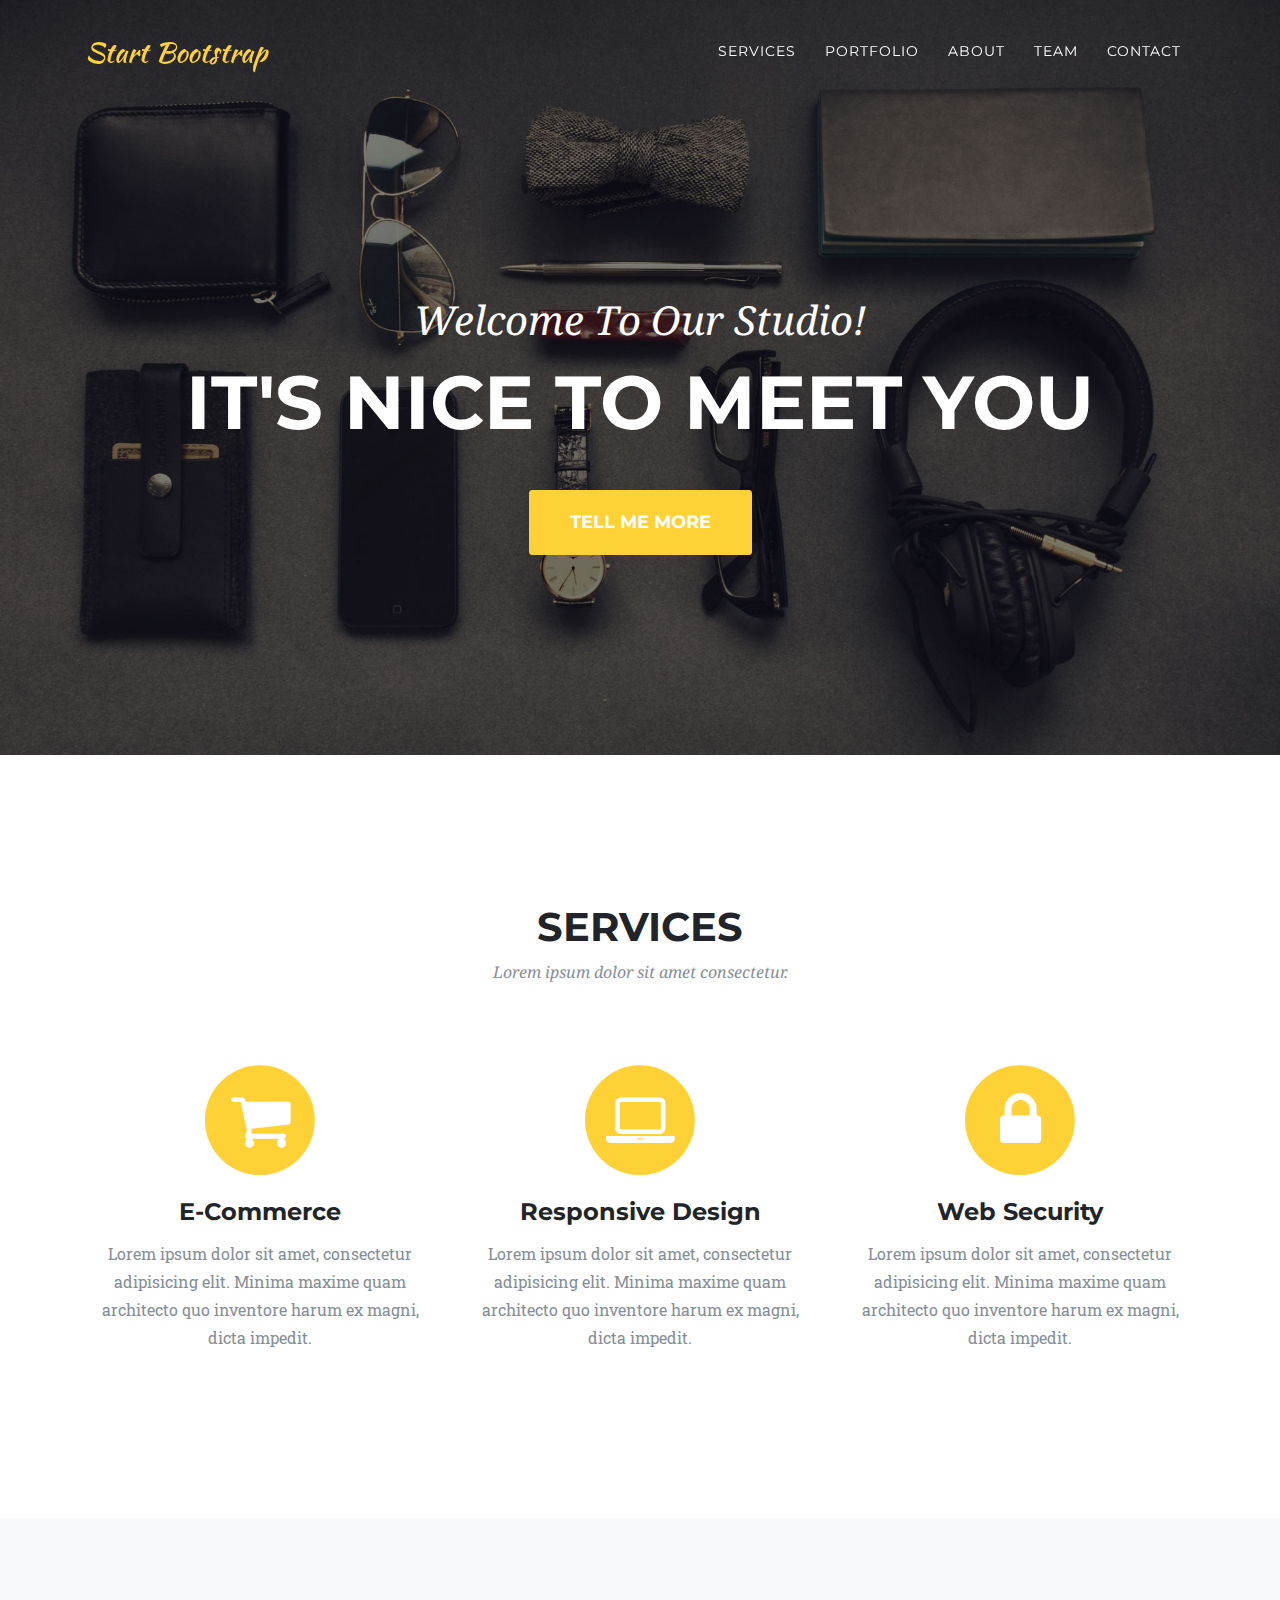
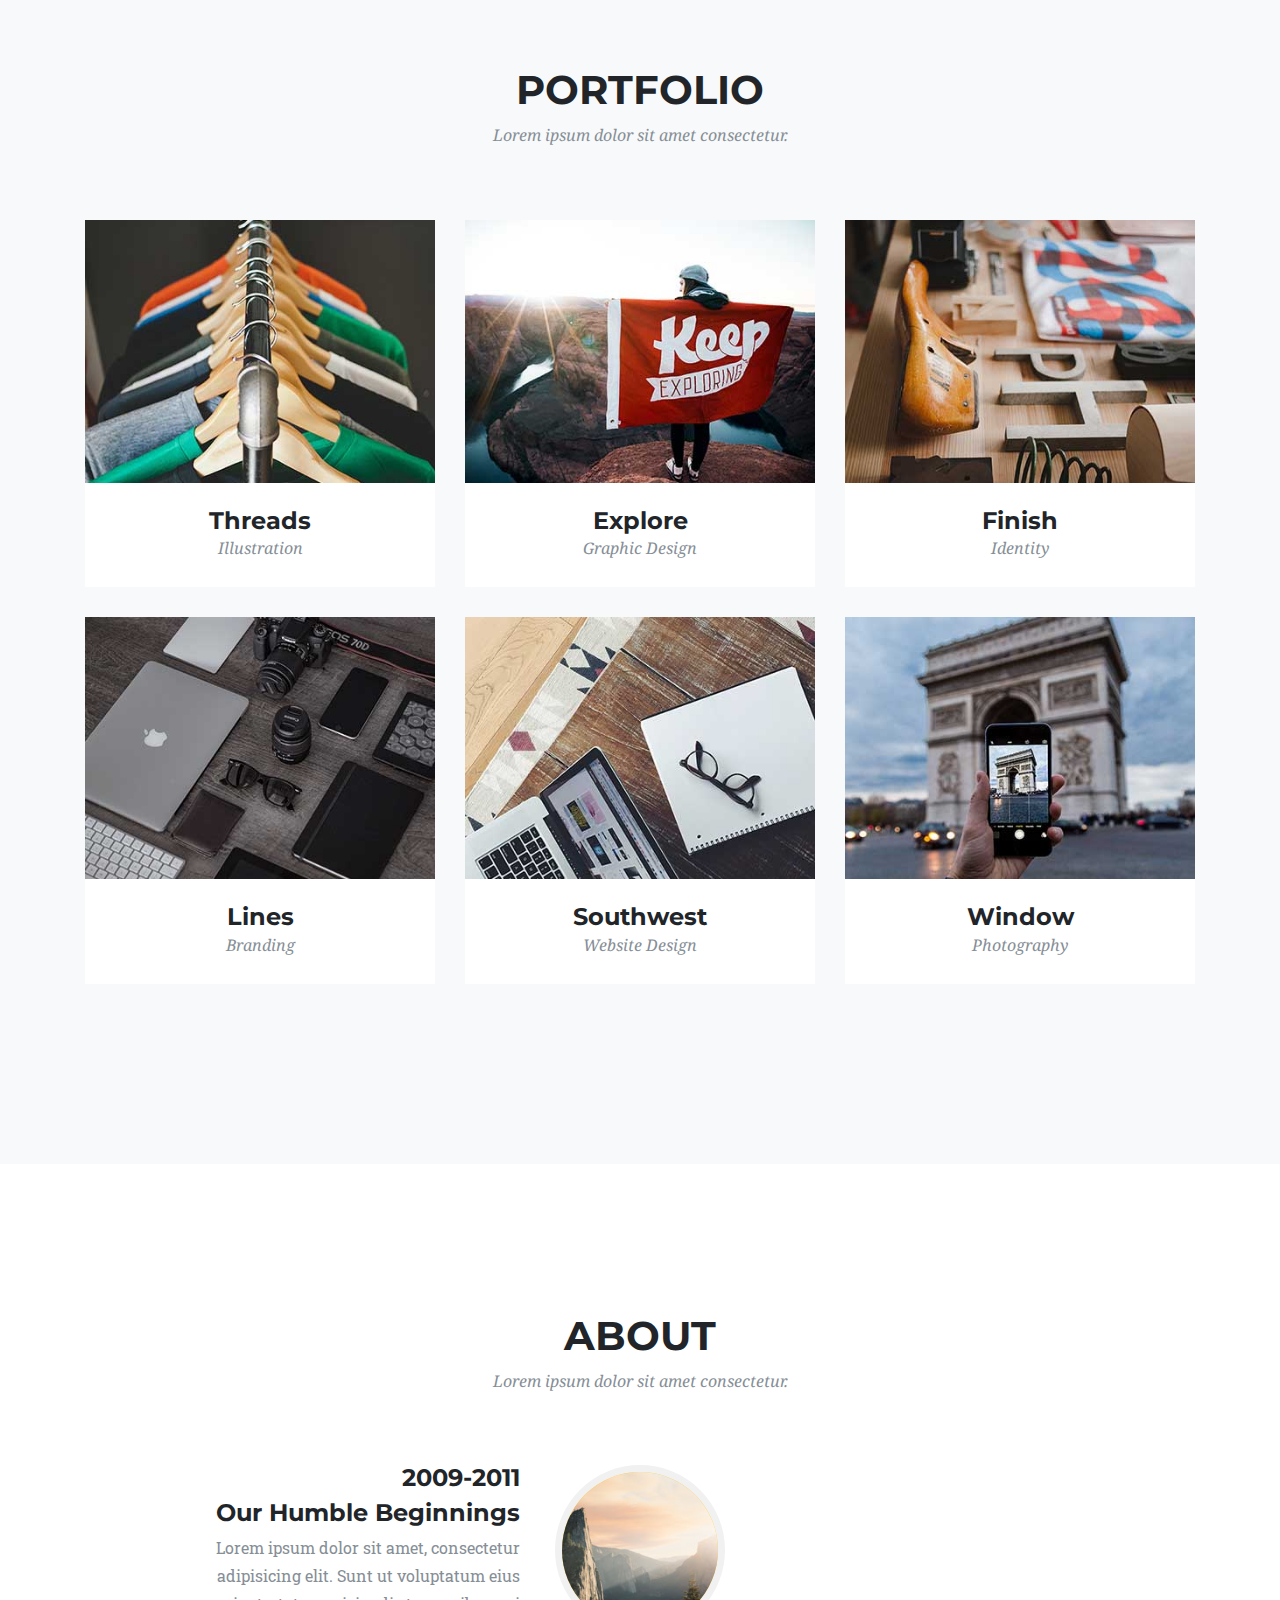
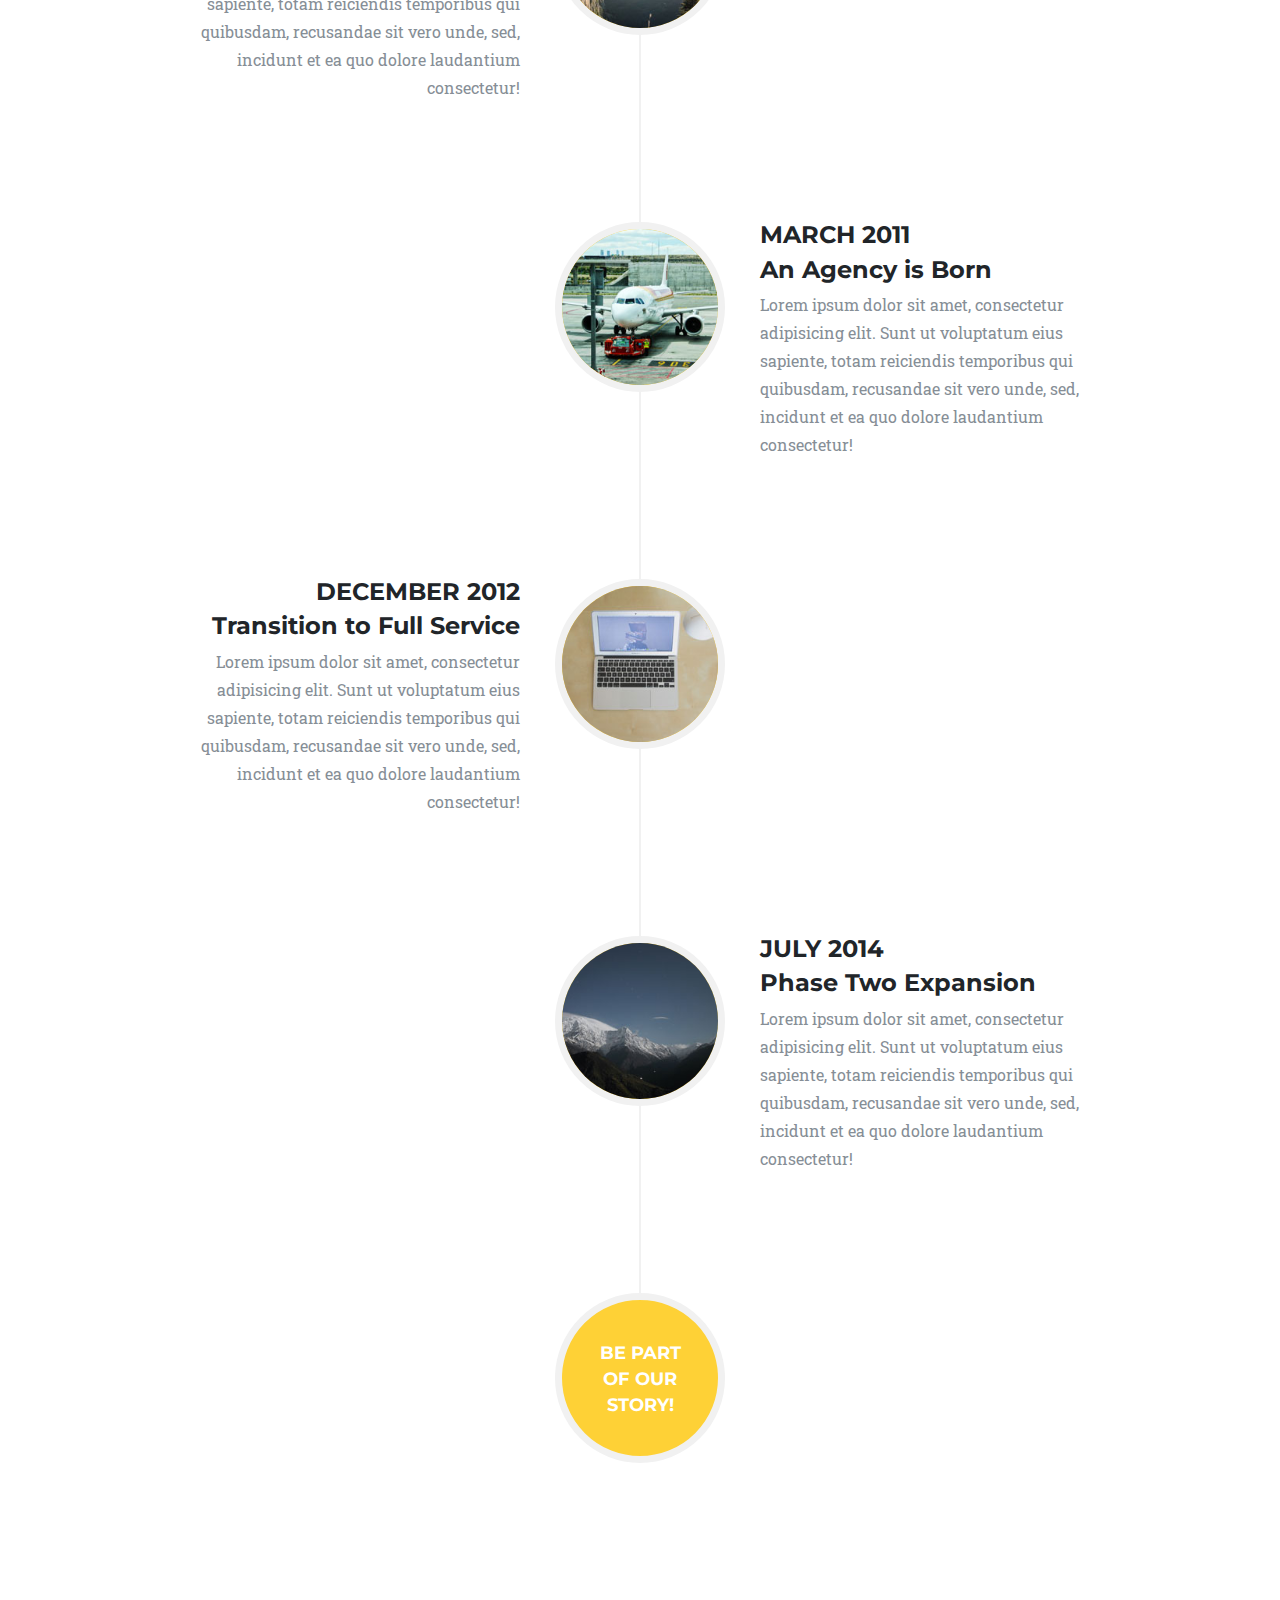
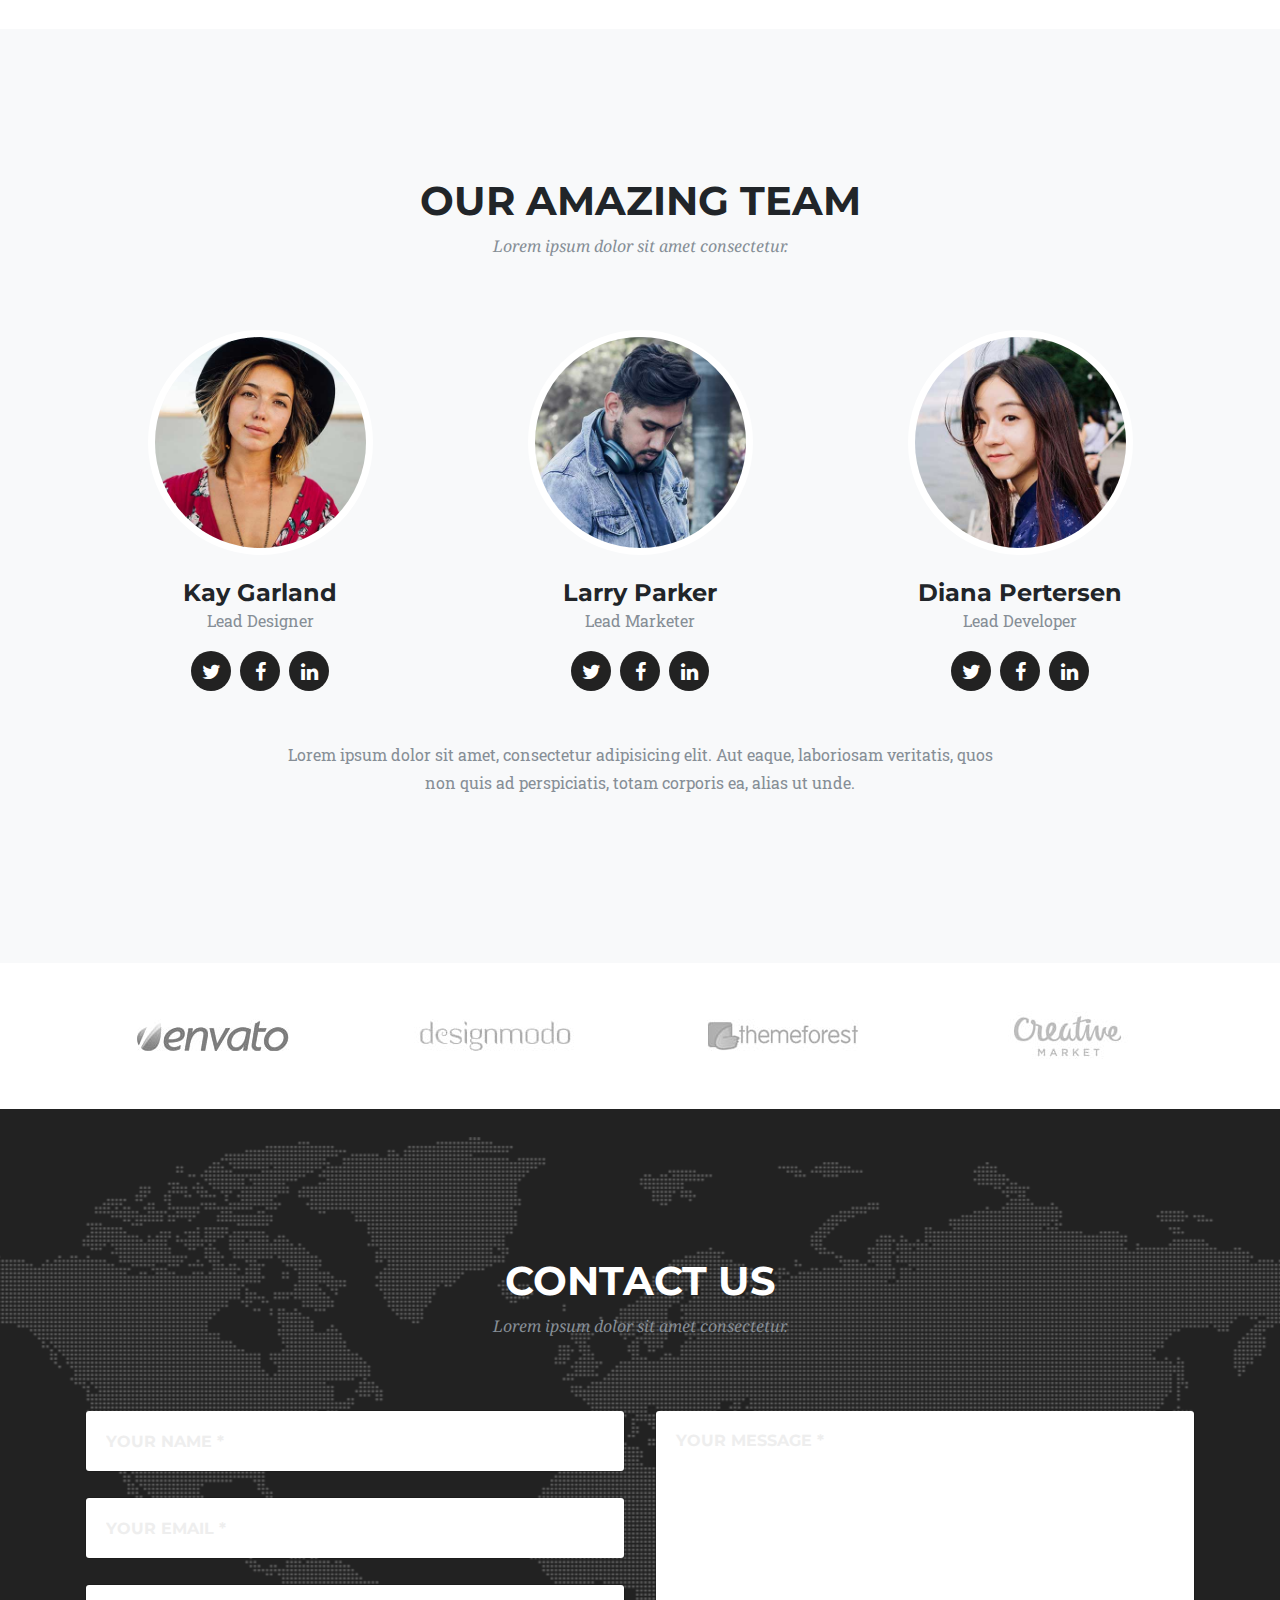
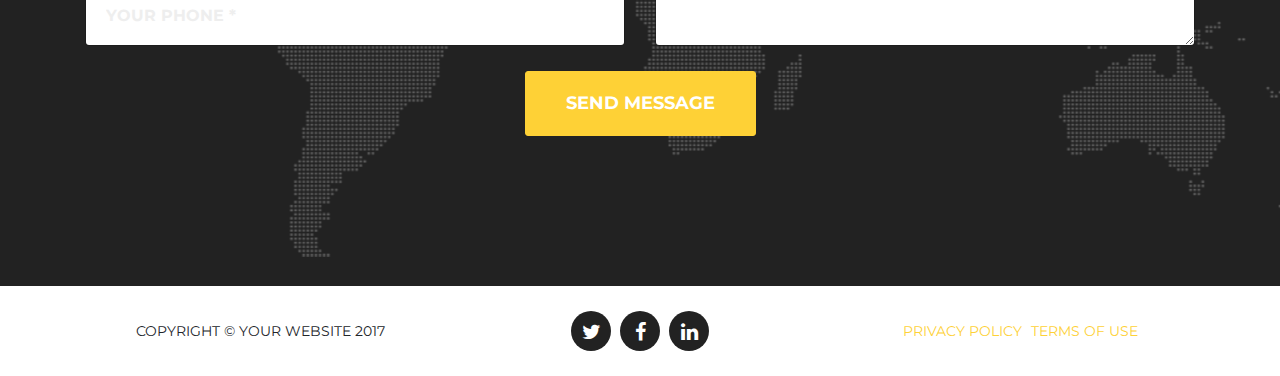
==== startbootstrap-agency-gh-pages/index.html @ 01138970 "first commit" ====
<!DOCTYPE html>
<html lang="en">

  <head>

    <meta charset="utf-8">
    <meta name="viewport" content="width=device-width, initial-scale=1, shrink-to-fit=no">
    <meta name="description" content="">
    <meta name="author" content="">

    <title>Agency - Start Bootstrap Theme</title>

    <!-- Bootstrap core CSS -->
    <link href="vendor/bootstrap/css/bootstrap.min.css" rel="stylesheet">

    <!-- Custom fonts for this template -->
    <link href="vendor/font-awesome/css/font-awesome.min.css" rel="stylesheet" type="text/css">
    <link href="https://fonts.googleapis.com/css?family=Montserrat:400,700" rel="stylesheet" type="text/css">
    <link href='https://fonts.googleapis.com/css?family=Kaushan+Script' rel='stylesheet' type='text/css'>
    <link href='https://fonts.googleapis.com/css?family=Droid+Serif:400,700,400italic,700italic' rel='stylesheet' type='text/css'>
    <link href='https://fonts.googleapis.com/css?family=Roboto+Slab:400,100,300,700' rel='stylesheet' type='text/css'>

    <!-- Custom styles for this template -->
    <link href="css/agency.min.css" rel="stylesheet">

  </head>

  <body id="page-top">

    <!-- Navigation -->
    <nav class="navbar navbar-expand-lg navbar-dark fixed-top" id="mainNav">
      <div class="container">
        <a class="navbar-brand js-scroll-trigger" href="#page-top">Start Bootstrap</a>
        <button class="navbar-toggler navbar-toggler-right" type="button" data-toggle="collapse" data-target="#navbarResponsive" aria-controls="navbarResponsive" aria-expanded="false" aria-label="Toggle navigation">
          Menu
          <i class="fa fa-bars"></i>
        </button>
        <div class="collapse navbar-collapse" id="navbarResponsive">
          <ul class="navbar-nav ml-auto">
            <li class="nav-item">
              <a class="nav-link js-scroll-trigger" href="#services">Services</a>
            </li>
            <li class="nav-item">
              <a class="nav-link js-scroll-trigger" href="#portfolio">Portfolio</a>
            </li>
            <li class="nav-item">
              <a class="nav-link js-scroll-trigger" href="#about">About</a>
            </li>
            <li class="nav-item">
              <a class="nav-link js-scroll-trigger" href="#team">Team</a>
            </li>
            <li class="nav-item">
              <a class="nav-link js-scroll-trigger" href="#contact">Contact</a>
            </li>
          </ul>
        </div>
      </div>
    </nav>

    <!-- Header -->
    <header class="masthead">
      <div class="container">
        <div class="intro-text">
          <div class="intro-lead-in">Welcome To Our Studio!</div>
          <div class="intro-heading">It's Nice To Meet You</div>
          <a class="btn btn-xl js-scroll-trigger" href="#services">Tell Me More</a>
        </div>
      </div>
    </header>

    <!-- Services -->
    <section id="services">
      <div class="container">
        <div class="row">
          <div class="col-lg-12 text-center">
            <h2 class="section-heading">Services</h2>
            <h3 class="section-subheading text-muted">Lorem ipsum dolor sit amet consectetur.</h3>
          </div>
        </div>
        <div class="row text-center">
          <div class="col-md-4">
            <span class="fa-stack fa-4x">
              <i class="fa fa-circle fa-stack-2x text-primary"></i>
              <i class="fa fa-shopping-cart fa-stack-1x fa-inverse"></i>
            </span>
            <h4 class="service-heading">E-Commerce</h4>
            <p class="text-muted">Lorem ipsum dolor sit amet, consectetur adipisicing elit. Minima maxime quam architecto quo inventore harum ex magni, dicta impedit.</p>
          </div>
          <div class="col-md-4">
            <span class="fa-stack fa-4x">
              <i class="fa fa-circle fa-stack-2x text-primary"></i>
              <i class="fa fa-laptop fa-stack-1x fa-inverse"></i>
            </span>
            <h4 class="service-heading">Responsive Design</h4>
            <p class="text-muted">Lorem ipsum dolor sit amet, consectetur adipisicing elit. Minima maxime quam architecto quo inventore harum ex magni, dicta impedit.</p>
          </div>
          <div class="col-md-4">
            <span class="fa-stack fa-4x">
              <i class="fa fa-circle fa-stack-2x text-primary"></i>
              <i class="fa fa-lock fa-stack-1x fa-inverse"></i>
            </span>
            <h4 class="service-heading">Web Security</h4>
            <p class="text-muted">Lorem ipsum dolor sit amet, consectetur adipisicing elit. Minima maxime quam architecto quo inventore harum ex magni, dicta impedit.</p>
          </div>
        </div>
      </div>
    </section>

    <!-- Portfolio Grid -->
    <section class="bg-light" id="portfolio">
      <div class="container">
        <div class="row">
          <div class="col-lg-12 text-center">
            <h2 class="section-heading">Portfolio</h2>
            <h3 class="section-subheading text-muted">Lorem ipsum dolor sit amet consectetur.</h3>
          </div>
        </div>
        <div class="row">
          <div class="col-md-4 col-sm-6 portfolio-item">
            <a class="portfolio-link" data-toggle="modal" href="#portfolioModal1">
              <div class="portfolio-hover">
                <div class="portfolio-hover-content">
                  <i class="fa fa-plus fa-3x"></i>
                </div>
              </div>
              <img class="img-fluid" src="img/portfolio/01-thumbnail.jpg" alt="">
            </a>
            <div class="portfolio-caption">
              <h4>Threads</h4>
              <p class="text-muted">Illustration</p>
            </div>
          </div>
          <div class="col-md-4 col-sm-6 portfolio-item">
            <a class="portfolio-link" data-toggle="modal" href="#portfolioModal2">
              <div class="portfolio-hover">
                <div class="portfolio-hover-content">
                  <i class="fa fa-plus fa-3x"></i>
                </div>
              </div>
              <img class="img-fluid" src="img/portfolio/02-thumbnail.jpg" alt="">
            </a>
            <div class="portfolio-caption">
              <h4>Explore</h4>
              <p class="text-muted">Graphic Design</p>
            </div>
          </div>
          <div class="col-md-4 col-sm-6 portfolio-item">
            <a class="portfolio-link" data-toggle="modal" href="#portfolioModal3">
              <div class="portfolio-hover">
                <div class="portfolio-hover-content">
                  <i class="fa fa-plus fa-3x"></i>
                </div>
              </div>
              <img class="img-fluid" src="img/portfolio/03-thumbnail.jpg" alt="">
            </a>
            <div class="portfolio-caption">
              <h4>Finish</h4>
              <p class="text-muted">Identity</p>
            </div>
          </div>
          <div class="col-md-4 col-sm-6 portfolio-item">
            <a class="portfolio-link" data-toggle="modal" href="#portfolioModal4">
              <div class="portfolio-hover">
                <div class="portfolio-hover-content">
                  <i class="fa fa-plus fa-3x"></i>
                </div>
              </div>
              <img class="img-fluid" src="img/portfolio/04-thumbnail.jpg" alt="">
            </a>
            <div class="portfolio-caption">
              <h4>Lines</h4>
              <p class="text-muted">Branding</p>
            </div>
          </div>
          <div class="col-md-4 col-sm-6 portfolio-item">
            <a class="portfolio-link" data-toggle="modal" href="#portfolioModal5">
              <div class="portfolio-hover">
                <div class="portfolio-hover-content">
                  <i class="fa fa-plus fa-3x"></i>
                </div>
              </div>
              <img class="img-fluid" src="img/portfolio/05-thumbnail.jpg" alt="">
            </a>
            <div class="portfolio-caption">
              <h4>Southwest</h4>
              <p class="text-muted">Website Design</p>
            </div>
          </div>
          <div class="col-md-4 col-sm-6 portfolio-item">
            <a class="portfolio-link" data-toggle="modal" href="#portfolioModal6">
              <div class="portfolio-hover">
                <div class="portfolio-hover-content">
                  <i class="fa fa-plus fa-3x"></i>
                </div>
              </div>
              <img class="img-fluid" src="img/portfolio/06-thumbnail.jpg" alt="">
            </a>
            <div class="portfolio-caption">
              <h4>Window</h4>
              <p class="text-muted">Photography</p>
            </div>
          </div>
        </div>
      </div>
    </section>

    <!-- About -->
    <section id="about">
      <div class="container">
        <div class="row">
          <div class="col-lg-12 text-center">
            <h2 class="section-heading">About</h2>
            <h3 class="section-subheading text-muted">Lorem ipsum dolor sit amet consectetur.</h3>
          </div>
        </div>
        <div class="row">
          <div class="col-lg-12">
            <ul class="timeline">
              <li>
                <div class="timeline-image">
                  <img class="rounded-circle img-fluid" src="img/about/1.jpg" alt="">
                </div>
                <div class="timeline-panel">
                  <div class="timeline-heading">
                    <h4>2009-2011</h4>
                    <h4 class="subheading">Our Humble Beginnings</h4>
                  </div>
                  <div class="timeline-body">
                    <p class="text-muted">Lorem ipsum dolor sit amet, consectetur adipisicing elit. Sunt ut voluptatum eius sapiente, totam reiciendis temporibus qui quibusdam, recusandae sit vero unde, sed, incidunt et ea quo dolore laudantium consectetur!</p>
                  </div>
                </div>
              </li>
              <li class="timeline-inverted">
                <div class="timeline-image">
                  <img class="rounded-circle img-fluid" src="img/about/2.jpg" alt="">
                </div>
                <div class="timeline-panel">
                  <div class="timeline-heading">
                    <h4>March 2011</h4>
                    <h4 class="subheading">An Agency is Born</h4>
                  </div>
                  <div class="timeline-body">
                    <p class="text-muted">Lorem ipsum dolor sit amet, consectetur adipisicing elit. Sunt ut voluptatum eius sapiente, totam reiciendis temporibus qui quibusdam, recusandae sit vero unde, sed, incidunt et ea quo dolore laudantium consectetur!</p>
                  </div>
                </div>
              </li>
              <li>
                <div class="timeline-image">
                  <img class="rounded-circle img-fluid" src="img/about/3.jpg" alt="">
                </div>
                <div class="timeline-panel">
                  <div class="timeline-heading">
                    <h4>December 2012</h4>
                    <h4 class="subheading">Transition to Full Service</h4>
                  </div>
                  <div class="timeline-body">
                    <p class="text-muted">Lorem ipsum dolor sit amet, consectetur adipisicing elit. Sunt ut voluptatum eius sapiente, totam reiciendis temporibus qui quibusdam, recusandae sit vero unde, sed, incidunt et ea quo dolore laudantium consectetur!</p>
                  </div>
                </div>
              </li>
              <li class="timeline-inverted">
                <div class="timeline-image">
                  <img class="rounded-circle img-fluid" src="img/about/4.jpg" alt="">
                </div>
                <div class="timeline-panel">
                  <div class="timeline-heading">
                    <h4>July 2014</h4>
                    <h4 class="subheading">Phase Two Expansion</h4>
                  </div>
                  <div class="timeline-body">
                    <p class="text-muted">Lorem ipsum dolor sit amet, consectetur adipisicing elit. Sunt ut voluptatum eius sapiente, totam reiciendis temporibus qui quibusdam, recusandae sit vero unde, sed, incidunt et ea quo dolore laudantium consectetur!</p>
                  </div>
                </div>
              </li>
              <li class="timeline-inverted">
                <div class="timeline-image">
                  <h4>Be Part
                    <br>Of Our
                    <br>Story!</h4>
                </div>
              </li>
            </ul>
          </div>
        </div>
      </div>
    </section>

    <!-- Team -->
    <section class="bg-light" id="team">
      <div class="container">
        <div class="row">
          <div class="col-lg-12 text-center">
            <h2 class="section-heading">Our Amazing Team</h2>
            <h3 class="section-subheading text-muted">Lorem ipsum dolor sit amet consectetur.</h3>
          </div>
        </div>
        <div class="row">
          <div class="col-sm-4">
            <div class="team-member">
              <img class="mx-auto rounded-circle" src="img/team/1.jpg" alt="">
              <h4>Kay Garland</h4>
              <p class="text-muted">Lead Designer</p>
              <ul class="list-inline social-buttons">
                <li class="list-inline-item">
                  <a href="#">
                    <i class="fa fa-twitter"></i>
                  </a>
                </li>
                <li class="list-inline-item">
                  <a href="#">
                    <i class="fa fa-facebook"></i>
                  </a>
                </li>
                <li class="list-inline-item">
                  <a href="#">
                    <i class="fa fa-linkedin"></i>
                  </a>
                </li>
              </ul>
            </div>
          </div>
          <div class="col-sm-4">
            <div class="team-member">
              <img class="mx-auto rounded-circle" src="img/team/2.jpg" alt="">
              <h4>Larry Parker</h4>
              <p class="text-muted">Lead Marketer</p>
              <ul class="list-inline social-buttons">
                <li class="list-inline-item">
                  <a href="#">
                    <i class="fa fa-twitter"></i>
                  </a>
                </li>
                <li class="list-inline-item">
                  <a href="#">
                    <i class="fa fa-facebook"></i>
                  </a>
                </li>
                <li class="list-inline-item">
                  <a href="#">
                    <i class="fa fa-linkedin"></i>
                  </a>
                </li>
              </ul>
            </div>
          </div>
          <div class="col-sm-4">
            <div class="team-member">
              <img class="mx-auto rounded-circle" src="img/team/3.jpg" alt="">
              <h4>Diana Pertersen</h4>
              <p class="text-muted">Lead Developer</p>
              <ul class="list-inline social-buttons">
                <li class="list-inline-item">
                  <a href="#">
                    <i class="fa fa-twitter"></i>
                  </a>
                </li>
                <li class="list-inline-item">
                  <a href="#">
                    <i class="fa fa-facebook"></i>
                  </a>
                </li>
                <li class="list-inline-item">
                  <a href="#">
                    <i class="fa fa-linkedin"></i>
                  </a>
                </li>
              </ul>
            </div>
          </div>
        </div>
        <div class="row">
          <div class="col-lg-8 mx-auto text-center">
            <p class="large text-muted">Lorem ipsum dolor sit amet, consectetur adipisicing elit. Aut eaque, laboriosam veritatis, quos non quis ad perspiciatis, totam corporis ea, alias ut unde.</p>
          </div>
        </div>
      </div>
    </section>

    <!-- Clients -->
    <section class="py-5">
      <div class="container">
        <div class="row">
          <div class="col-md-3 col-sm-6">
            <a href="#">
              <img class="img-fluid d-block mx-auto" src="img/logos/envato.jpg" alt="">
            </a>
          </div>
          <div class="col-md-3 col-sm-6">
            <a href="#">
              <img class="img-fluid d-block mx-auto" src="img/logos/designmodo.jpg" alt="">
            </a>
          </div>
          <div class="col-md-3 col-sm-6">
            <a href="#">
              <img class="img-fluid d-block mx-auto" src="img/logos/themeforest.jpg" alt="">
            </a>
          </div>
          <div class="col-md-3 col-sm-6">
            <a href="#">
              <img class="img-fluid d-block mx-auto" src="img/logos/creative-market.jpg" alt="">
            </a>
          </div>
        </div>
      </div>
    </section>

    <!-- Contact -->
    <section id="contact">
      <div class="container">
        <div class="row">
          <div class="col-lg-12 text-center">
            <h2 class="section-heading">Contact Us</h2>
            <h3 class="section-subheading text-muted">Lorem ipsum dolor sit amet consectetur.</h3>
          </div>
        </div>
        <div class="row">
          <div class="col-lg-12">
            <form id="contactForm" name="sentMessage" novalidate>
              <div class="row">
                <div class="col-md-6">
                  <div class="form-group">
                    <input class="form-control" id="name" type="text" placeholder="Your Name *" required data-validation-required-message="Please enter your name.">
                    <p class="help-block text-danger"></p>
                  </div>
                  <div class="form-group">
                    <input class="form-control" id="email" type="email" placeholder="Your Email *" required data-validation-required-message="Please enter your email address.">
                    <p class="help-block text-danger"></p>
                  </div>
                  <div class="form-group">
                    <input class="form-control" id="phone" type="tel" placeholder="Your Phone *" required data-validation-required-message="Please enter your phone number.">
                    <p class="help-block text-danger"></p>
                  </div>
                </div>
                <div class="col-md-6">
                  <div class="form-group">
                    <textarea class="form-control" id="message" placeholder="Your Message *" required data-validation-required-message="Please enter a message."></textarea>
                    <p class="help-block text-danger"></p>
                  </div>
                </div>
                <div class="clearfix"></div>
                <div class="col-lg-12 text-center">
                  <div id="success"></div>
                  <button id="sendMessageButton" class="btn btn-xl" type="submit">Send Message</button>
                </div>
              </div>
            </form>
          </div>
        </div>
      </div>
    </section>

    <!-- Footer -->
    <footer>
      <div class="container">
        <div class="row">
          <div class="col-md-4">
            <span class="copyright">Copyright &copy; Your Website 2017</span>
          </div>
          <div class="col-md-4">
            <ul class="list-inline social-buttons">
              <li class="list-inline-item">
                <a href="#">
                  <i class="fa fa-twitter"></i>
                </a>
              </li>
              <li class="list-inline-item">
                <a href="#">
                  <i class="fa fa-facebook"></i>
                </a>
              </li>
              <li class="list-inline-item">
                <a href="#">
                  <i class="fa fa-linkedin"></i>
                </a>
              </li>
            </ul>
          </div>
          <div class="col-md-4">
            <ul class="list-inline quicklinks">
              <li class="list-inline-item">
                <a href="#">Privacy Policy</a>
              </li>
              <li class="list-inline-item">
                <a href="#">Terms of Use</a>
              </li>
            </ul>
          </div>
        </div>
      </div>
    </footer>

    <!-- Portfolio Modals -->

    <!-- Modal 1 -->
    <div class="portfolio-modal modal fade" id="portfolioModal1" tabindex="-1" role="dialog" aria-hidden="true">
      <div class="modal-dialog">
        <div class="modal-content">
          <div class="close-modal" data-dismiss="modal">
            <div class="lr">
              <div class="rl"></div>
            </div>
          </div>
          <div class="container">
            <div class="row">
              <div class="col-lg-8 mx-auto">
                <div class="modal-body">
                  <!-- Project Details Go Here -->
                  <h2>Project Name</h2>
                  <p class="item-intro text-muted">Lorem ipsum dolor sit amet consectetur.</p>
                  <img class="img-fluid d-block mx-auto" src="img/portfolio/01-full.jpg" alt="">
                  <p>Use this area to describe your project. Lorem ipsum dolor sit amet, consectetur adipisicing elit. Est blanditiis dolorem culpa incidunt minus dignissimos deserunt repellat aperiam quasi sunt officia expedita beatae cupiditate, maiores repudiandae, nostrum, reiciendis facere nemo!</p>
                  <ul class="list-inline">
                    <li>Date: January 2017</li>
                    <li>Client: Threads</li>
                    <li>Category: Illustration</li>
                  </ul>
                  <button class="btn btn-primary" data-dismiss="modal" type="button">
                    <i class="fa fa-times"></i>
                    Close Project</button>
                </div>
              </div>
            </div>
          </div>
        </div>
      </div>
    </div>

    <!-- Modal 2 -->
    <div class="portfolio-modal modal fade" id="portfolioModal2" tabindex="-1" role="dialog" aria-hidden="true">
      <div class="modal-dialog">
        <div class="modal-content">
          <div class="close-modal" data-dismiss="modal">
            <div class="lr">
              <div class="rl"></div>
            </div>
          </div>
          <div class="container">
            <div class="row">
              <div class="col-lg-8 mx-auto">
                <div class="modal-body">
                  <!-- Project Details Go Here -->
                  <h2>Project Name</h2>
                  <p class="item-intro text-muted">Lorem ipsum dolor sit amet consectetur.</p>
                  <img class="img-fluid d-block mx-auto" src="img/portfolio/02-full.jpg" alt="">
                  <p>Use this area to describe your project. Lorem ipsum dolor sit amet, consectetur adipisicing elit. Est blanditiis dolorem culpa incidunt minus dignissimos deserunt repellat aperiam quasi sunt officia expedita beatae cupiditate, maiores repudiandae, nostrum, reiciendis facere nemo!</p>
                  <ul class="list-inline">
                    <li>Date: January 2017</li>
                    <li>Client: Explore</li>
                    <li>Category: Graphic Design</li>
                  </ul>
                  <button class="btn btn-primary" data-dismiss="modal" type="button">
                    <i class="fa fa-times"></i>
                    Close Project</button>
                </div>
              </div>
            </div>
          </div>
        </div>
      </div>
    </div>

    <!-- Modal 3 -->
    <div class="portfolio-modal modal fade" id="portfolioModal3" tabindex="-1" role="dialog" aria-hidden="true">
      <div class="modal-dialog">
        <div class="modal-content">
          <div class="close-modal" data-dismiss="modal">
            <div class="lr">
              <div class="rl"></div>
            </div>
          </div>
          <div class="container">
            <div class="row">
              <div class="col-lg-8 mx-auto">
                <div class="modal-body">
                  <!-- Project Details Go Here -->
                  <h2>Project Name</h2>
                  <p class="item-intro text-muted">Lorem ipsum dolor sit amet consectetur.</p>
                  <img class="img-fluid d-block mx-auto" src="img/portfolio/03-full.jpg" alt="">
                  <p>Use this area to describe your project. Lorem ipsum dolor sit amet, consectetur adipisicing elit. Est blanditiis dolorem culpa incidunt minus dignissimos deserunt repellat aperiam quasi sunt officia expedita beatae cupiditate, maiores repudiandae, nostrum, reiciendis facere nemo!</p>
                  <ul class="list-inline">
                    <li>Date: January 2017</li>
                    <li>Client: Finish</li>
                    <li>Category: Identity</li>
                  </ul>
                  <button class="btn btn-primary" data-dismiss="modal" type="button">
                    <i class="fa fa-times"></i>
                    Close Project</button>
                </div>
              </div>
            </div>
          </div>
        </div>
      </div>
    </div>

    <!-- Modal 4 -->
    <div class="portfolio-modal modal fade" id="portfolioModal4" tabindex="-1" role="dialog" aria-hidden="true">
      <div class="modal-dialog">
        <div class="modal-content">
          <div class="close-modal" data-dismiss="modal">
            <div class="lr">
              <div class="rl"></div>
            </div>
          </div>
          <div class="container">
            <div class="row">
              <div class="col-lg-8 mx-auto">
                <div class="modal-body">
                  <!-- Project Details Go Here -->
                  <h2>Project Name</h2>
                  <p class="item-intro text-muted">Lorem ipsum dolor sit amet consectetur.</p>
                  <img class="img-fluid d-block mx-auto" src="img/portfolio/04-full.jpg" alt="">
                  <p>Use this area to describe your project. Lorem ipsum dolor sit amet, consectetur adipisicing elit. Est blanditiis dolorem culpa incidunt minus dignissimos deserunt repellat aperiam quasi sunt officia expedita beatae cupiditate, maiores repudiandae, nostrum, reiciendis facere nemo!</p>
                  <ul class="list-inline">
                    <li>Date: January 2017</li>
                    <li>Client: Lines</li>
                    <li>Category: Branding</li>
                  </ul>
                  <button class="btn btn-primary" data-dismiss="modal" type="button">
                    <i class="fa fa-times"></i>
                    Close Project</button>
                </div>
              </div>
            </div>
          </div>
        </div>
      </div>
    </div>

    <!-- Modal 5 -->
    <div class="portfolio-modal modal fade" id="portfolioModal5" tabindex="-1" role="dialog" aria-hidden="true">
      <div class="modal-dialog">
        <div class="modal-content">
          <div class="close-modal" data-dismiss="modal">
            <div class="lr">
              <div class="rl"></div>
            </div>
          </div>
          <div class="container">
            <div class="row">
              <div class="col-lg-8 mx-auto">
                <div class="modal-body">
                  <!-- Project Details Go Here -->
                  <h2>Project Name</h2>
                  <p class="item-intro text-muted">Lorem ipsum dolor sit amet consectetur.</p>
                  <img class="img-fluid d-block mx-auto" src="img/portfolio/05-full.jpg" alt="">
                  <p>Use this area to describe your project. Lorem ipsum dolor sit amet, consectetur adipisicing elit. Est blanditiis dolorem culpa incidunt minus dignissimos deserunt repellat aperiam quasi sunt officia expedita beatae cupiditate, maiores repudiandae, nostrum, reiciendis facere nemo!</p>
                  <ul class="list-inline">
                    <li>Date: January 2017</li>
                    <li>Client: Southwest</li>
                    <li>Category: Website Design</li>
                  </ul>
                  <button class="btn btn-primary" data-dismiss="modal" type="button">
                    <i class="fa fa-times"></i>
                    Close Project</button>
                </div>
              </div>
            </div>
          </div>
        </div>
      </div>
    </div>

    <!-- Modal 6 -->
    <div class="portfolio-modal modal fade" id="portfolioModal6" tabindex="-1" role="dialog" aria-hidden="true">
      <div class="modal-dialog">
        <div class="modal-content">
          <div class="close-modal" data-dismiss="modal">
            <div class="lr">
              <div class="rl"></div>
            </div>
          </div>
          <div class="container">
            <div class="row">
              <div class="col-lg-8 mx-auto">
                <div class="modal-body">
                  <!-- Project Details Go Here -->
                  <h2>Project Name</h2>
                  <p class="item-intro text-muted">Lorem ipsum dolor sit amet consectetur.</p>
                  <img class="img-fluid d-block mx-auto" src="img/portfolio/06-full.jpg" alt="">
                  <p>Use this area to describe your project. Lorem ipsum dolor sit amet, consectetur adipisicing elit. Est blanditiis dolorem culpa incidunt minus dignissimos deserunt repellat aperiam quasi sunt officia expedita beatae cupiditate, maiores repudiandae, nostrum, reiciendis facere nemo!</p>
                  <ul class="list-inline">
                    <li>Date: January 2017</li>
                    <li>Client: Window</li>
                    <li>Category: Photography</li>
                  </ul>
                  <button class="btn btn-primary" data-dismiss="modal" type="button">
                    <i class="fa fa-times"></i>
                    Close Project</button>
                </div>
              </div>
            </div>
          </div>
        </div>
      </div>
    </div>

    <!-- Bootstrap core JavaScript -->
    <script src="vendor/jquery/jquery.min.js"></script>
    <script src="vendor/popper/popper.min.js"></script>
    <script src="vendor/bootstrap/js/bootstrap.min.js"></script>

    <!-- Plugin JavaScript -->
    <script src="vendor/jquery-easing/jquery.easing.min.js"></script>

    <!-- Contact form JavaScript -->
    <script src="js/jqBootstrapValidation.js"></script>
    <script src="js/contact_me.js"></script>

    <!-- Custom scripts for this template -->
    <script src="js/agency.min.js"></script>

  </body>

</html>
---- startbootstrap-agency-gh-pages/css/agency.min.css ----
/*!
 * Start Bootstrap - Agency v4.0.0-beta (http://startbootstrap.com/template-overviews/agency)
 * Copyright 2013-2017 Start Bootstrap
 * Licensed under MIT (https://github.com/BlackrockDigital/startbootstrap-agency/blob/master/LICENSE)
 */body{overflow-x:hidden;font-family:'Roboto Slab','Helvetica Neue',Helvetica,Arial,sans-serif}p{line-height:1.75}a{color:#fed136}a.active,a:active,a:focus,a:hover{color:#fec503}h1,h2,h3,h4,h5,h6{font-weight:700;font-family:Montserrat,'Helvetica Neue',Helvetica,Arial,sans-serif;text-transform:uppercase}section{padding:100px 0}section h2.section-heading{font-size:40px;margin-top:0;margin-bottom:15px}section h3.section-subheading{font-size:16px;font-weight:400;font-style:italic;margin-bottom:75px;text-transform:none;font-family:'Droid Serif','Helvetica Neue',Helvetica,Arial,sans-serif}@media (min-width:768px){section{padding:150px 0}}::-moz-selection{background:#fed136;text-shadow:none}::selection{background:#fed136;text-shadow:none}img::selection{background:0 0}img::-moz-selection{background:0 0}body{-webkit-tap-highlight-color:#fed136}#mainNav{background-color:#222}#mainNav .navbar-toggler{font-size:12px;right:0;padding:13px;text-transform:uppercase;color:#fff;border:0;background-color:#fed136;font-family:Montserrat,'Helvetica Neue',Helvetica,Arial,sans-serif;text-transform:uppercase}#mainNav .navbar-brand{color:#fed136;font-family:'Kaushan Script','Helvetica Neue',Helvetica,Arial,cursive}#mainNav .navbar-brand.active,#mainNav .navbar-brand:active,#mainNav .navbar-brand:focus,#mainNav .navbar-brand:hover{color:#fec503}#mainNav .navbar-nav .nav-item .nav-link{font-size:90%;font-weight:400;padding:.75em 0;letter-spacing:1px;color:#fff;font-family:Montserrat,'Helvetica Neue',Helvetica,Arial,sans-serif;text-transform:uppercase}#mainNav .navbar-nav .nav-item .nav-link.active,#mainNav .navbar-nav .nav-item .nav-link:hover{color:#fed136}@media (min-width:992px){#mainNav{padding-top:25px;padding-bottom:25px;-webkit-transition:padding-top .3s,padding-bottom .3s;-moz-transition:padding-top .3s,padding-bottom .3s;transition:padding-top .3s,padding-bottom .3s;border:none;background-color:transparent}#mainNav .navbar-brand{font-size:1.75em;-webkit-transition:all .3s;-moz-transition:all .3s;transition:all .3s}#mainNav .navbar-nav .nav-item .nav-link{padding:1.1em 1em!important}#mainNav.navbar-shrink{padding-top:0;padding-bottom:0;background-color:#222}#mainNav.navbar-shrink .navbar-brand{font-size:1.25em;padding:12px 0}}header.masthead{text-align:center;color:#fff;background-image:url(../img/header-bg.jpg);background-repeat:no-repeat;background-attachment:scroll;background-position:center center;-webkit-background-size:cover;-moz-background-size:cover;-o-background-size:cover;background-size:cover}header.masthead .intro-text{padding-top:150px;padding-bottom:100px}header.masthead .intro-text .intro-lead-in{font-size:22px;font-style:italic;line-height:22px;margin-bottom:25px;font-family:'Droid Serif','Helvetica Neue',Helvetica,Arial,sans-serif}header.masthead .intro-text .intro-heading{font-size:50px;font-weight:700;line-height:50px;margin-bottom:25px;font-family:Montserrat,'Helvetica Neue',Helvetica,Arial,sans-serif;text-transform:uppercase}@media (min-width:768px){header.masthead .intro-text{padding-top:300px;padding-bottom:200px}header.masthead .intro-text .intro-lead-in{font-size:40px;font-style:italic;line-height:40px;margin-bottom:25px;font-family:'Droid Serif','Helvetica Neue',Helvetica,Arial,sans-serif}header.masthead .intro-text .intro-heading{font-size:75px;font-weight:700;line-height:75px;margin-bottom:50px;font-family:Montserrat,'Helvetica Neue',Helvetica,Arial,sans-serif;text-transform:uppercase}}.service-heading{margin:15px 0;text-transform:none}#portfolio .portfolio-item{right:0;margin:0 0 15px}#portfolio .portfolio-item .portfolio-link{position:relative;display:block;max-width:400px;margin:0 auto;cursor:pointer}#portfolio .portfolio-item .portfolio-link .portfolio-hover{position:absolute;width:100%;height:100%;-webkit-transition:all ease .5s;-moz-transition:all ease .5s;transition:all ease .5s;opacity:0;background:rgba(254,209,54,.9)}#portfolio .portfolio-item .portfolio-link .portfolio-hover:hover{opacity:1}#portfolio .portfolio-item .portfolio-link .portfolio-hover .portfolio-hover-content{font-size:20px;position:absolute;top:50%;width:100%;height:20px;margin-top:-12px;text-align:center;color:#fff}#portfolio .portfolio-item .portfolio-link .portfolio-hover .portfolio-hover-content i{margin-top:-12px}#portfolio .portfolio-item .portfolio-link .portfolio-hover .portfolio-hover-content h3,#portfolio .portfolio-item .portfolio-link .portfolio-hover .portfolio-hover-content h4{margin:0}#portfolio .portfolio-item .portfolio-caption{max-width:400px;margin:0 auto;padding:25px;text-align:center;background-color:#fff}#portfolio .portfolio-item .portfolio-caption h4{margin:0;text-transform:none}#portfolio .portfolio-item .portfolio-caption p{font-size:16px;font-style:italic;margin:0;font-family:'Droid Serif','Helvetica Neue',Helvetica,Arial,sans-serif}#portfolio *{z-index:2}@media (min-width:767px){#portfolio .portfolio-item{margin:0 0 30px}}.portfolio-modal .modal-dialog{max-width:none;height:100%;margin:0}.portfolio-modal .modal-content{min-height:100%;padding:100px 0;text-align:center;border:none;border-radius:0;background-clip:border-box;-webkit-box-shadow:none;box-shadow:none}.portfolio-modal .modal-content h2{font-size:3em;margin-bottom:15px}.portfolio-modal .modal-content p{margin-bottom:30px}.portfolio-modal .modal-content p.item-intro{font-size:16px;font-style:italic;margin:20px 0 30px;font-family:'Droid Serif','Helvetica Neue',Helvetica,Arial,sans-serif}.portfolio-modal .modal-content ul.list-inline{margin-top:0;margin-bottom:30px}.portfolio-modal .modal-content img{margin-bottom:30px}.portfolio-modal .modal-content button{cursor:pointer}.portfolio-modal .close-modal{position:absolute;top:25px;right:25px;width:75px;height:75px;cursor:pointer;background-color:transparent}.portfolio-modal .close-modal:hover{opacity:.3}.portfolio-modal .close-modal .lr{z-index:1051;width:1px;height:75px;margin-left:35px;-webkit-transform:rotate(45deg);-ms-transform:rotate(45deg);transform:rotate(45deg);background-color:#222}.portfolio-modal .close-modal .lr .rl{z-index:1052;width:1px;height:75px;-webkit-transform:rotate(90deg);-ms-transform:rotate(90deg);transform:rotate(90deg);background-color:#222}.portfolio-modal .modal-backdrop{display:none;opacity:0}.timeline{position:relative;padding:0;list-style:none}.timeline:before{position:absolute;top:0;bottom:0;left:40px;width:2px;margin-left:-1.5px;content:'';background-color:#f1f1f1}.timeline>li{position:relative;min-height:50px;margin-bottom:50px}.timeline>li:after,.timeline>li:before{display:table;content:' '}.timeline>li:after{clear:both}.timeline>li .timeline-panel{position:relative;float:right;width:100%;padding:0 20px 0 100px;text-align:left}.timeline>li .timeline-panel:before{right:auto;left:-15px;border-right-width:15px;border-left-width:0}.timeline>li .timeline-panel:after{right:auto;left:-14px;border-right-width:14px;border-left-width:0}.timeline>li .timeline-image{position:absolute;z-index:100;left:0;width:80px;height:80px;margin-left:0;text-align:center;color:#fff;border:7px solid #f1f1f1;border-radius:100%;background-color:#fed136}.timeline>li .timeline-image h4{font-size:10px;line-height:14px;margin-top:12px}.timeline>li.timeline-inverted>.timeline-panel{float:right;padding:0 20px 0 100px;text-align:left}.timeline>li.timeline-inverted>.timeline-panel:before{right:auto;left:-15px;border-right-width:15px;border-left-width:0}.timeline>li.timeline-inverted>.timeline-panel:after{right:auto;left:-14px;border-right-width:14px;border-left-width:0}.timeline>li:last-child{margin-bottom:0}.timeline .timeline-heading h4{margin-top:0;color:inherit}.timeline .timeline-heading h4.subheading{text-transform:none}.timeline .timeline-body>p,.timeline .timeline-body>ul{margin-bottom:0}@media (min-width:768px){.timeline:before{left:50%}.timeline>li{min-height:100px;margin-bottom:100px}.timeline>li .timeline-panel{float:left;width:41%;padding:0 20px 20px 30px;text-align:right}.timeline>li .timeline-image{left:50%;width:100px;height:100px;margin-left:-50px}.timeline>li .timeline-image h4{font-size:13px;line-height:18px;margin-top:16px}.timeline>li.timeline-inverted>.timeline-panel{float:right;padding:0 30px 20px 20px;text-align:left}}@media (min-width:992px){.timeline>li{min-height:150px}.timeline>li .timeline-panel{padding:0 20px 20px}.timeline>li .timeline-image{width:150px;height:150px;margin-left:-75px}.timeline>li .timeline-image h4{font-size:18px;line-height:26px;margin-top:30px}.timeline>li.timeline-inverted>.timeline-panel{padding:0 20px 20px}}@media (min-width:1200px){.timeline>li{min-height:170px}.timeline>li .timeline-panel{padding:0 20px 20px 100px}.timeline>li .timeline-image{width:170px;height:170px;margin-left:-85px}.timeline>li .timeline-image h4{margin-top:40px}.timeline>li.timeline-inverted>.timeline-panel{padding:0 100px 20px 20px}}.team-member{margin-bottom:50px;text-align:center}.team-member img{width:225px;height:225px;border:7px solid #fff}.team-member h4{margin-top:25px;margin-bottom:0;text-transform:none}.team-member p{margin-top:0}section#contact{background-color:#222;background-image:url(../img/map-image.png);background-repeat:no-repeat;background-position:center}section#contact .section-heading{color:#fff}section#contact .form-group{margin-bottom:25px}section#contact .form-group input,section#contact .form-group textarea{padding:20px}section#contact .form-group input.form-control{height:auto}section#contact .form-group textarea.form-control{height:236px}section#contact .form-control:focus{border-color:#fed136;box-shadow:none}section#contact ::-webkit-input-placeholder{font-weight:700;color:#eee;font-family:Montserrat,'Helvetica Neue',Helvetica,Arial,sans-serif;text-transform:uppercase}section#contact :-moz-placeholder{font-weight:700;color:#eee;font-family:Montserrat,'Helvetica Neue',Helvetica,Arial,sans-serif;text-transform:uppercase}section#contact ::-moz-placeholder{font-weight:700;color:#eee;font-family:Montserrat,'Helvetica Neue',Helvetica,Arial,sans-serif;text-transform:uppercase}section#contact :-ms-input-placeholder{font-weight:700;color:#eee;font-family:Montserrat,'Helvetica Neue',Helvetica,Arial,sans-serif;text-transform:uppercase}section#contact .text-danger{color:#e74c3c}footer{padding:25px 0;text-align:center}footer span.copyright{font-size:90%;line-height:40px;text-transform:none;font-family:Montserrat,'Helvetica Neue',Helvetica,Arial,sans-serif;text-transform:uppercase}footer ul.quicklinks{font-size:90%;line-height:40px;margin-bottom:0;text-transform:none;font-family:Montserrat,'Helvetica Neue',Helvetica,Arial,sans-serif;text-transform:uppercase}ul.social-buttons{margin-bottom:0}ul.social-buttons li a{font-size:20px;line-height:40px;display:block;width:40px;height:40px;-webkit-transition:all .3s;-moz-transition:all .3s;transition:all .3s;color:#fff;border-radius:100%;outline:0;background-color:#222}ul.social-buttons li a:active,ul.social-buttons li a:focus,ul.social-buttons li a:hover{background-color:#fed136}.text-primary{color:#fed136!important}.btn-primary{font-weight:700;color:#fff;border-color:#fed136;background-color:#fed136;font-family:Montserrat,'Helvetica Neue',Helvetica,Arial,sans-serif;text-transform:uppercase}.btn-primary.focus,.btn-primary:focus{color:#fff;border-color:#b48b01;background-color:#fec503}.btn-primary:hover{color:#fff;border-color:#f6bf01;background-color:#fec503}.btn-primary.active,.btn-primary:active,.open>.btn-primary.dropdown-toggle{color:#fff;border-color:#f6bf01;background-color:#fec503}.btn-primary.active.focus,.btn-primary.active:focus,.btn-primary.active:hover,.btn-primary:active.focus,.btn-primary:active:focus,.btn-primary:active:hover,.open>.btn-primary.dropdown-toggle.focus,.open>.btn-primary.dropdown-toggle:focus,.open>.btn-primary.dropdown-toggle:hover{color:#fff;border-color:#b48b01;background-color:#dcab01}.btn-primary.active,.btn-primary:active,.open>.btn-primary.dropdown-toggle{background-image:none}.btn-primary.disabled.focus,.btn-primary.disabled:focus,.btn-primary.disabled:hover,.btn-primary[disabled].focus,.btn-primary[disabled]:focus,.btn-primary[disabled]:hover,fieldset[disabled] .btn-primary.focus,fieldset[disabled] .btn-primary:focus,fieldset[disabled] .btn-primary:hover{border-color:#fed136;background-color:#fed136}.btn-primary .badge{color:#fed136;background-color:#fff}.btn-xl{font-size:18px;font-weight:700;padding:20px 40px;border-radius:3px;color:#fff;border-color:#fed136;background-color:#fed136;font-family:Montserrat,'Helvetica Neue',Helvetica,Arial,sans-serif;text-transform:uppercase}.btn-xl.focus,.btn-xl:focus{color:#fff;border-color:#b48b01;background-color:#fec503}.btn-xl:hover{color:#fff;border-color:#f6bf01;background-color:#fec503}.btn-xl.active,.btn-xl:active,.open>.btn-xl.dropdown-toggle{color:#fff;border-color:#f6bf01;background-color:#fec503}.btn-xl.active.focus,.btn-xl.active:focus,.btn-xl.active:hover,.btn-xl:active.focus,.btn-xl:active:focus,.btn-xl:active:hover,.open>.btn-xl.dropdown-toggle.focus,.open>.btn-xl.dropdown-toggle:focus,.open>.btn-xl.dropdown-toggle:hover{color:#fff;border-color:#b48b01;background-color:#dcab01}.btn-xl.active,.btn-xl:active,.open>.btn-xl.dropdown-toggle{background-image:none}.btn-xl.disabled.focus,.btn-xl.disabled:focus,.btn-xl.disabled:hover,.btn-xl[disabled].focus,.btn-xl[disabled]:focus,.btn-xl[disabled]:hover,fieldset[disabled] .btn-xl.focus,fieldset[disabled] .btn-xl:focus,fieldset[disabled] .btn-xl:hover{border-color:#fed136;background-color:#fed136}.btn-xl .badge{color:#fed136;background-color:#fff}
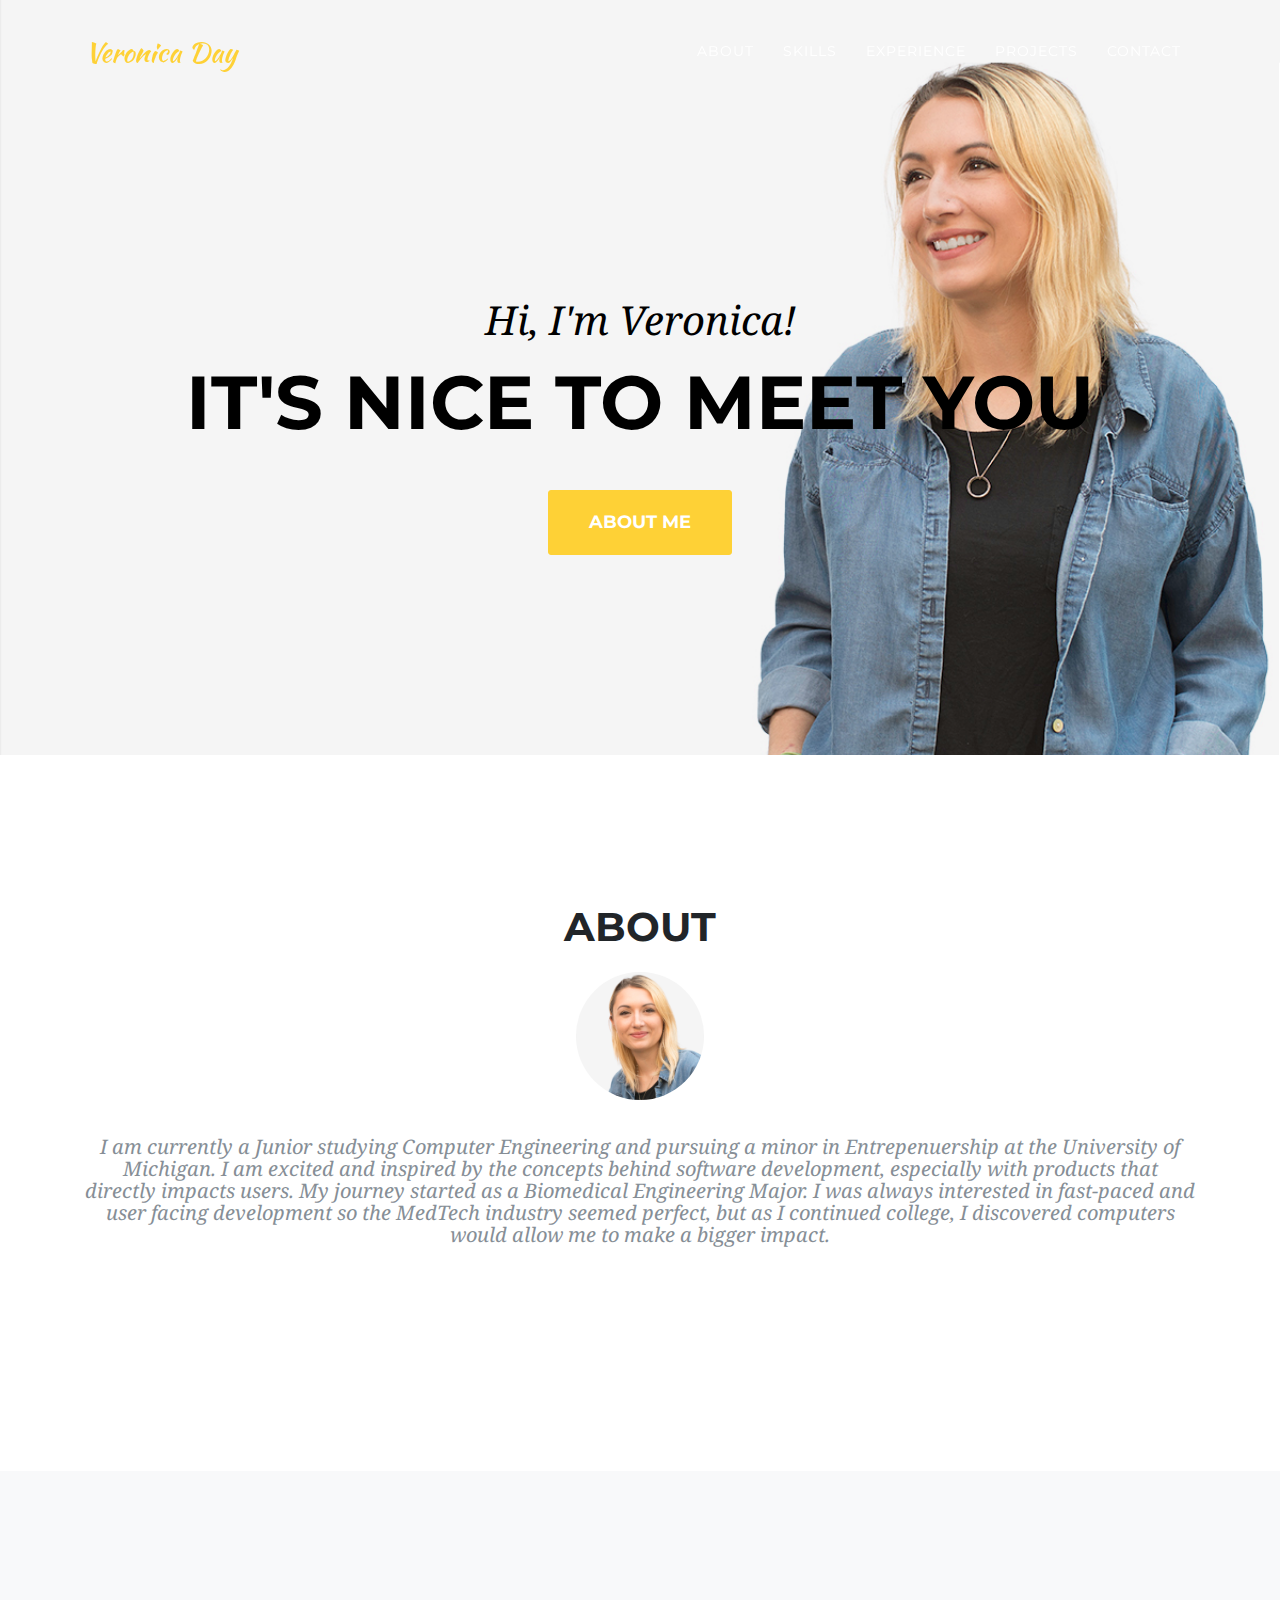
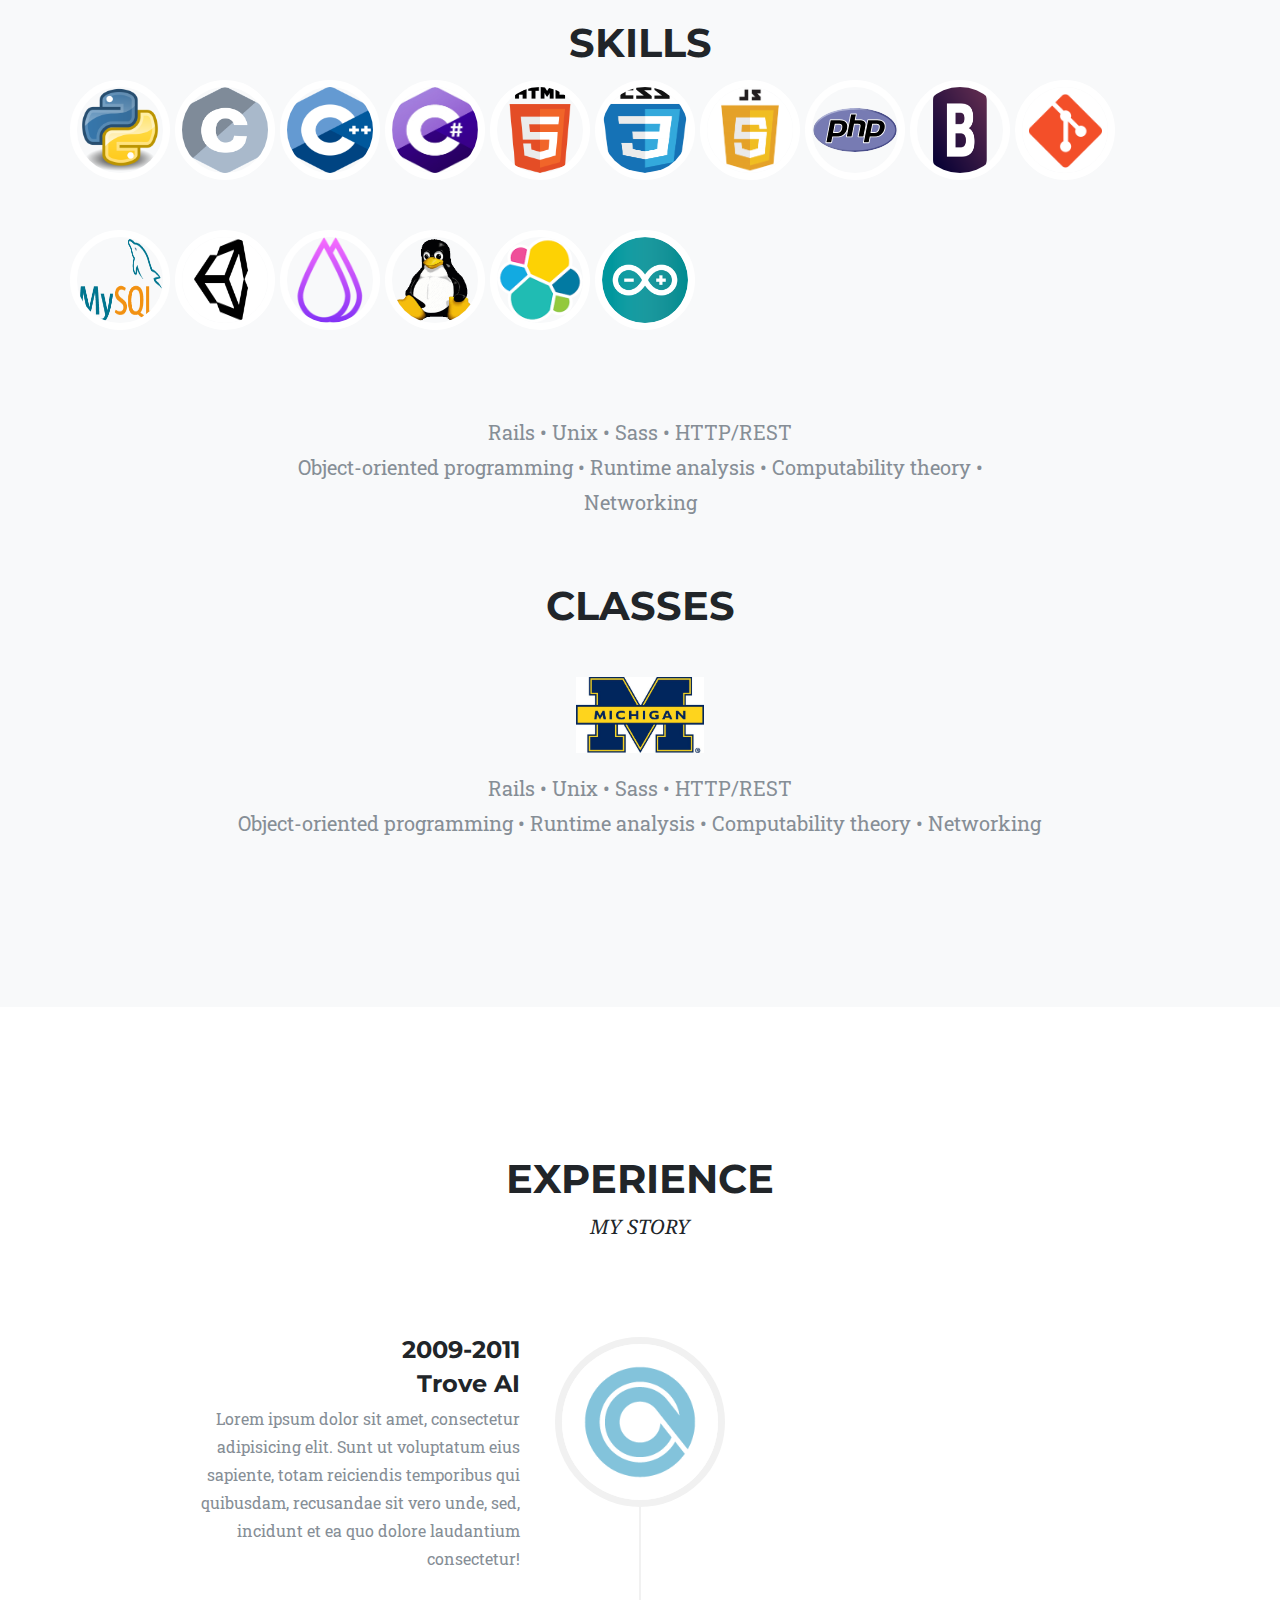
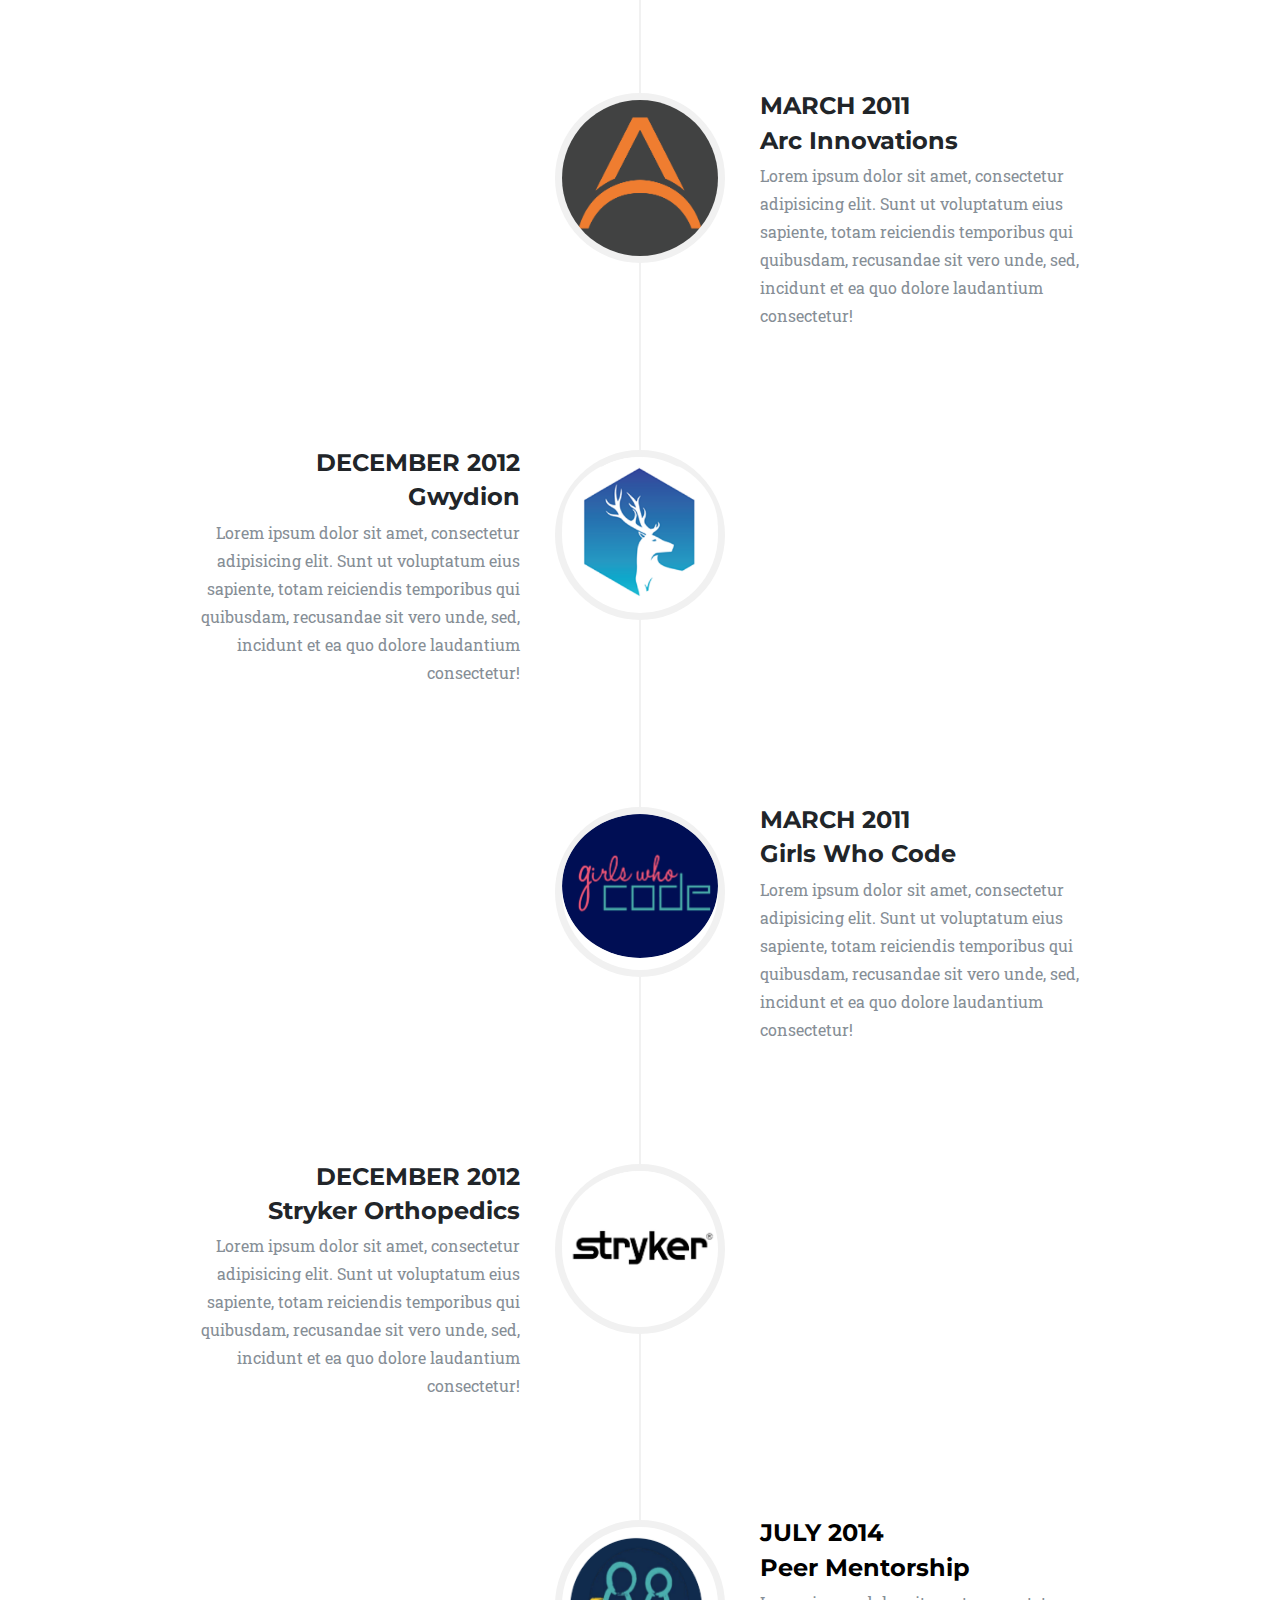
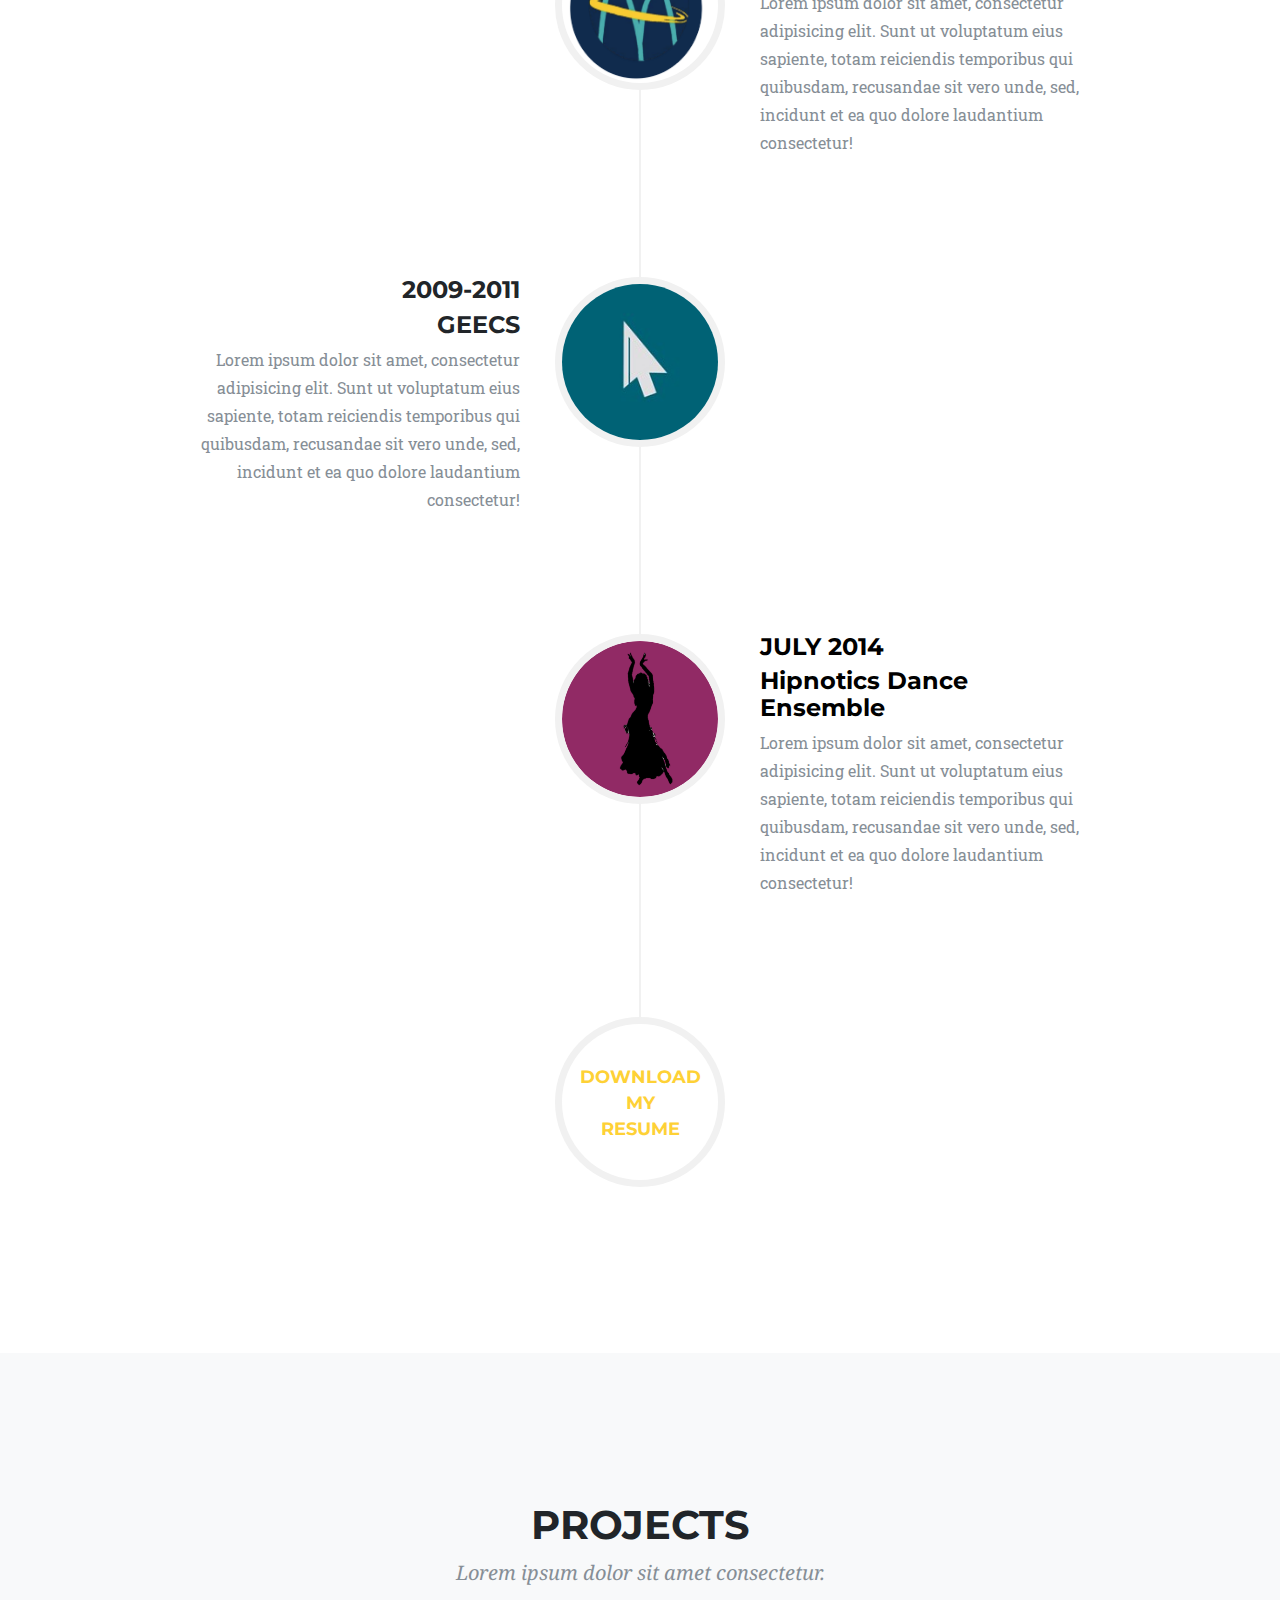
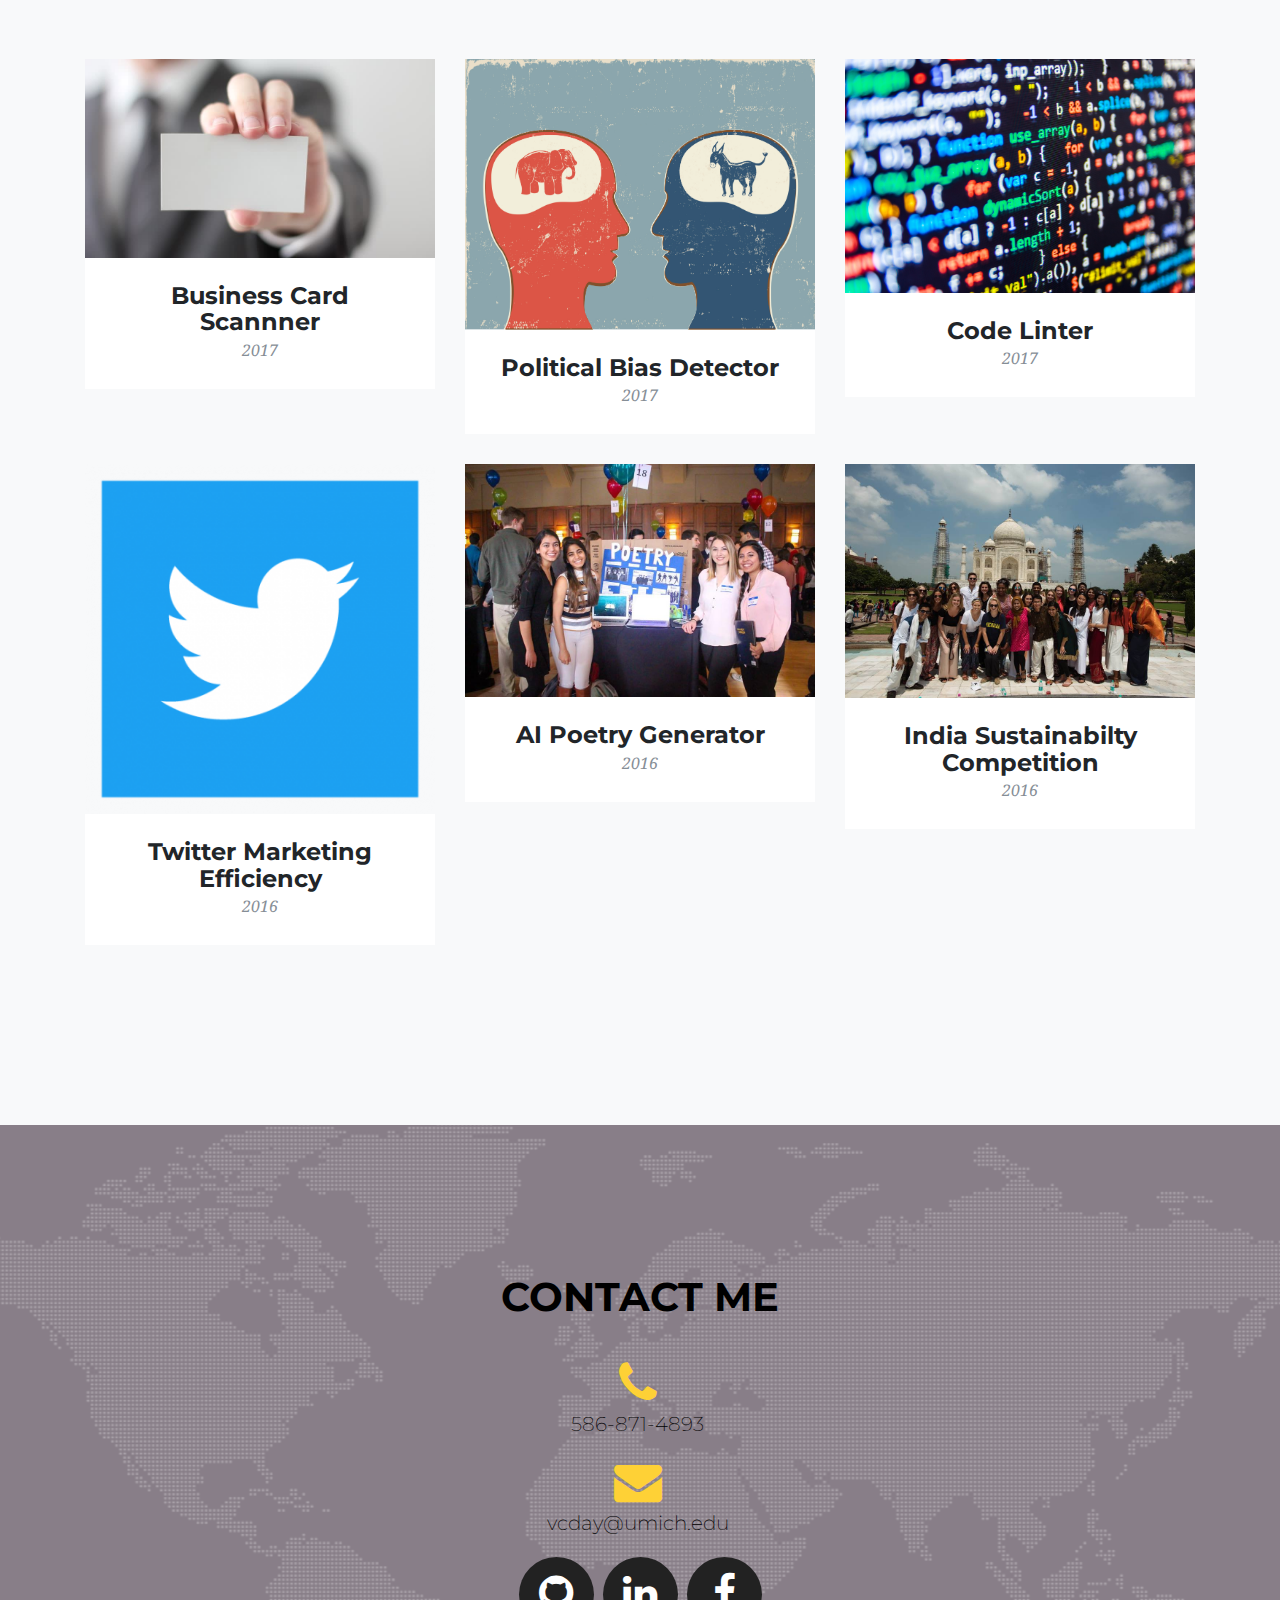
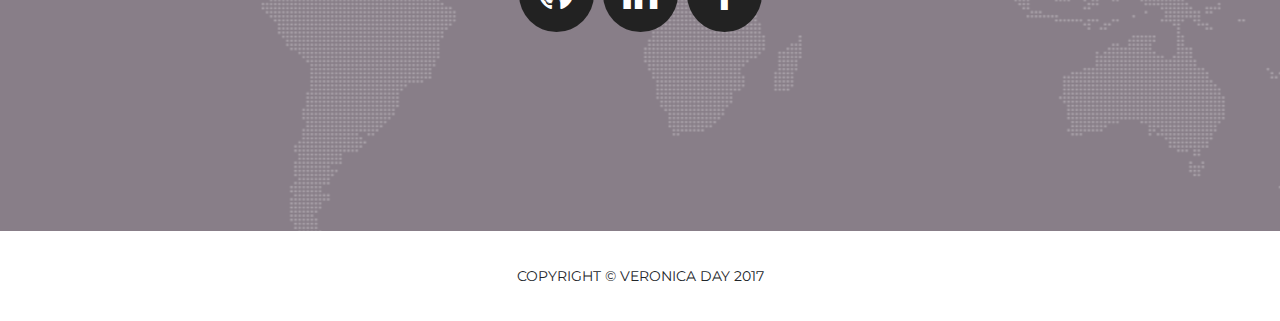
==== commit 6e0cc410: "added tags" ====
--- a/startbootstrap-agency-gh-pages/index.html
+++ b/startbootstrap-agency-gh-pages/index.html
@@ -8,7 +8,7 @@
     <meta name="description" content="">
     <meta name="author" content="">
 
-    <title>Agency - Start Bootstrap Theme</title>
+    <title>Veronica Day</title>
 
     <!-- Bootstrap core CSS -->
     <link href="vendor/bootstrap/css/bootstrap.min.css" rel="stylesheet">
@@ -24,13 +24,15 @@
     <link href="css/agency.min.css" rel="stylesheet">
 
   </head>
-
+  <link rel="icon"
+     type="image/png"
+     href="img/v_image.png">
   <body id="page-top">
 
     <!-- Navigation -->
     <nav class="navbar navbar-expand-lg navbar-dark fixed-top" id="mainNav">
       <div class="container">
-        <a class="navbar-brand js-scroll-trigger" href="#page-top">Start Bootstrap</a>
+        <a class="navbar-brand js-scroll-trigger" href="#page-top">Veronica Day</a>
         <button class="navbar-toggler navbar-toggler-right" type="button" data-toggle="collapse" data-target="#navbarResponsive" aria-controls="navbarResponsive" aria-expanded="false" aria-label="Toggle navigation">
           Menu
           <i class="fa fa-bars"></i>
@@ -38,16 +40,16 @@
         <div class="collapse navbar-collapse" id="navbarResponsive">
           <ul class="navbar-nav ml-auto">
             <li class="nav-item">
-              <a class="nav-link js-scroll-trigger" href="#services">Services</a>
+              <a class="nav-link js-scroll-trigger" href="#services">About</a>
             </li>
             <li class="nav-item">
-              <a class="nav-link js-scroll-trigger" href="#portfolio">Portfolio</a>
+              <a class="nav-link js-scroll-trigger" href="#portfolio">Skills</a>
             </li>
             <li class="nav-item">
-              <a class="nav-link js-scroll-trigger" href="#about">About</a>
+              <a class="nav-link js-scroll-trigger" href="#about">Experience</a>
             </li>
             <li class="nav-item">
-              <a class="nav-link js-scroll-trigger" href="#team">Team</a>
+              <a class="nav-link js-scroll-trigger" href="#team">Projects</a>
             </li>
             <li class="nav-item">
               <a class="nav-link js-scroll-trigger" href="#contact">Contact</a>
@@ -61,57 +63,360 @@
     <header class="masthead">
       <div class="container">
         <div class="intro-text">
-          <div class="intro-lead-in">Welcome To Our Studio!</div>
+          <div class="intro-lead-in">Hi, I'm Veronica!</div>
           <div class="intro-heading">It's Nice To Meet You</div>
-          <a class="btn btn-xl js-scroll-trigger" href="#services">Tell Me More</a>
+          <a class="btn btn-xl js-scroll-trigger" href="#services">About Me</a>
         </div>
       </div>
     </header>
 
     <!-- Services -->
+
     <section id="services">
       <div class="container">
         <div class="row">
           <div class="col-lg-12 text-center">
-            <h2 class="section-heading">Services</h2>
-            <h3 class="section-subheading text-muted">Lorem ipsum dolor sit amet consectetur.</h3>
-          </div>
-        </div>
-        <div class="row text-center">
-          <div class="col-md-4">
+            <h2 class="section-heading">About</h2>
             <span class="fa-stack fa-4x">
-              <i class="fa fa-circle fa-stack-2x text-primary"></i>
-              <i class="fa fa-shopping-cart fa-stack-1x fa-inverse"></i>
+              <i> <img src="img/veronica_head.jpg" style = "width: 100%; border-radius: 200px"
+            </img> </i> 
             </span>
-            <h4 class="service-heading">E-Commerce</h4>
-            <p class="text-muted">Lorem ipsum dolor sit amet, consectetur adipisicing elit. Minima maxime quam architecto quo inventore harum ex magni, dicta impedit.</p>
-          </div>
-          <div class="col-md-4">
+            <h3 class="section-subheading text-muted">
+            <br/>
+            <br/>
+            I am currently a Junior studying Computer Engineering and pursuing a minor in Entrepenuership at the University of Michigan. I am excited and inspired by the concepts behind software development, especially with products that directly impacts users. My journey started as a Biomedical Engineering Major. I was always interested in fast-paced and user facing development so the MedTech industry seemed perfect, but as I continued college, I discovered computers would allow me to make a bigger impact.</h3>
+          </div>
+        </div>
+      </div>
+    </section>
+
+    <!-- Skills -->
+    <section class="bg-light" id="team">
+     
+      <div class="container">
+        <div class="row">
+          <div class="col-lg-12 text-center">
+            <h2 class="section-heading">Skills</h2>
+      
+          </div>
+        </div>
+        <div class="row">
+          <div class="list-inline-item">
+
+            <div class="team-member">
+               <img  class="mx-auto rounded-circle" src="img/logos/python.png" alt=""> 
+                 <div class="team-member-content">
+                <p>Python</p>
+              </div> 
+            </div>
+          </div>
+
+         <div class="list-inline-item">
+            <div class="team-member">
+              <img class="mx-auto rounded-circle" src="img/logos/clogo.png" alt="">
+              <div class="team-member-content">
+                <p>C</p>
+              </div> 
+            </div>
+          </div>
+
+          <div class="list-inline-item">
+            <div class="team-member">
+              <img class="mx-auto rounded-circle" src="img/logos/cpp.png" alt="">
+              <div class="team-member-content">
+                <p>C++</p>
+              </div> 
+            </div>
+          </div>
+
+          <div class="list-inline-item">
+            <div class="team-member">
+              <img class="mx-auto rounded-circle" src="img/logos/csharp.jpg" alt="">
+              <div class="team-member-content">
+                <p>C#</p>
+              </div> 
+            </div>
+          </div>
+
+          <div class="list-inline-item">
+            <div class="team-member">
+              <img class="mx-auto rounded-circle" src="img/logos/htmllogo.png" alt="">
+              <div class="team-member-content">
+                <p>HTML</p>
+              </div> 
+            </div>
+          </div>
+
+         <div class="list-inline-item">
+            <div class="team-member">
+              <img class="mx-auto rounded-circle" src="img/logos/csslogo.png" alt="">
+              <div class="team-member-content">
+                <p>CSS</p>
+              </div> 
+            </div>
+          </div>
+
+        <div class="list-inline-item">
+            <div class="team-member">
+              <img class="mx-auto rounded-circle" src="img/logos/javascriptlogo.png" alt="">
+              <div class="team-member-content">
+                <p>Javascript</p>
+              </div> 
+            </div>
+          </div>
+
+         <div class="list-inline-item">
+            <div class="team-member">
+              <img class="mx-auto rounded-circle" src="img/logos/php_logo.svg" alt="">
+              <div class="team-member-content">
+                <p>PHP</p>
+              </div> 
+            </div>
+          </div>
+
+
+         <div class="list-inline-item">
+            <div class="team-member">
+              <img class="mx-auto rounded-circle" src="img/logos/bootstrap.png" alt="">
+              <div class="team-member-content">
+                <p>Bootstrap</p>
+              </div> 
+            </div>
+          </div>
+
+         <div class="list-inline-item">
+            <div class="team-member">
+              <img class="mx-auto rounded-circle" src="img/logos/git.png" alt="">
+              <div class="team-member-content">
+                <p>Git</p>
+              </div> 
+            </div>
+          </div>
+
+         <div class="list-inline-item">
+            <div class="team-member">
+              <img class="mx-auto rounded-circle" src="img/logos/mysql.png" alt="">
+              <div class="team-member-content">
+                <p>MySQL</p>
+              </div> 
+            </div>
+          </div>
+
+         <div class="list-inline-item">
+            <div class="team-member">
+              <img class="mx-auto rounded-circle" src="img/logos/unity.png" alt="">
+              <div class="team-member-content">
+                <p>Unity</p>
+              </div> 
+            </div>
+          </div>
+
+       <div class="list-inline-item">
+            <div class="team-member">
+              <img class="mx-auto rounded-circle" src="img/logos/fuel.png" alt="">
+              <div class="team-member-content">
+                <p>Fuel</p>
+              </div> 
+            </div>
+          </div>
+
+       <div class="list-inline-item">
+            <div class="team-member">
+              <img class="mx-auto rounded-circle" src="img/logos/linux.png" alt="">
+              <div class="team-member-content">
+                <p>Linux</p>
+              </div> 
+            </div>
+          </div>
+
+       <div class="list-inline-item">
+            <div class="team-member">
+              <img class="mx-auto rounded-circle" src="img/logos/elasticsearch.png" alt="">
+               <div class="team-member-content">
+                <p>Elasticsearch</p>
+              </div> 
+            </div>
+          </div>
+
+       <div class="list-inline-item">
+            <div class="team-member">
+              <img class="mx-auto rounded-circle" src="img/logos/arduino.png" alt="">
+              <div class="team-member-content">
+                <p>Arduino</p>
+              </div> 
+            </div>
+          </div>
+
+        </div>
+        <div class="row">
+          <div class="col-lg-8 mx-auto text-center">
+            <p class="large text-muted" style="font-size: 20px"><br/>Rails • Unix • Sass • HTTP/REST<br/>Object-oriented programming • Runtime analysis • Computability theory • Networking</p> <br></br>
+          </div>
+        </div>
+      </div>
+
+      <div class="col-lg-12 text-center">
+            <h2 class="section-heading">Classes</h2>
             <span class="fa-stack fa-4x">
-              <i class="fa fa-circle fa-stack-2x text-primary"></i>
-              <i class="fa fa-laptop fa-stack-1x fa-inverse"></i>
+              <i> <img src="img/uofm.jpg" style = "width: 100%; "
+            </img> </i> 
             </span>
-            <h4 class="service-heading">Responsive Design</h4>
-            <p class="text-muted">Lorem ipsum dolor sit amet, consectetur adipisicing elit. Minima maxime quam architecto quo inventore harum ex magni, dicta impedit.</p>
-          </div>
-          <div class="col-md-4">
-            <span class="fa-stack fa-4x">
-              <i class="fa fa-circle fa-stack-2x text-primary"></i>
-              <i class="fa fa-lock fa-stack-1x fa-inverse"></i>
-            </span>
-            <h4 class="service-heading">Web Security</h4>
-            <p class="text-muted">Lorem ipsum dolor sit amet, consectetur adipisicing elit. Minima maxime quam architecto quo inventore harum ex magni, dicta impedit.</p>
-          </div>
-        </div>
-      </div>
+          <div class="col-lg-8 mx-auto text-center">
+            <p class="large text-muted" style="font-size: 20px">Rails • Unix • Sass • HTTP/REST<br/>Object-oriented programming • Runtime analysis • Computability theory • Networking</p>
+          </div>
+        </div>
+          </div>
     </section>
 
-    <!-- Portfolio Grid -->
+
+    <!-- Experience -->
+    <section id="about">
+      <div class="container">
+        <div class="row">
+          <div class="col-lg-12 text-center">
+            <h2 class="section-heading">Experience</h2>
+            <h3 class="section-subheading">MY STORY</h3>
+            <br/>
+          </div>
+        </div>
+        <div class="row">
+          <div class="col-lg-12">
+            <ul class="timeline">
+              <li>
+                <div class="timeline-image">
+                  <img class="rounded-circle img-fluid" src="img/companies/trove.png" alt="">
+                </div>
+                <div class="timeline-panel">
+                  <div class="timeline-heading">
+                    <h4>2009-2011</h4>
+                    <h4 class="subheading">Trove AI</h4>
+                  </div>
+                  <div class="timeline-body">
+                    <p class="text-muted">Lorem ipsum dolor sit amet, consectetur adipisicing elit. Sunt ut voluptatum eius sapiente, totam reiciendis temporibus qui quibusdam, recusandae sit vero unde, sed, incidunt et ea quo dolore laudantium consectetur!</p>
+                  </div>
+                </div>
+              </li>
+              <li class="timeline-inverted">
+                <div class="timeline-image">
+                  <img class="rounded-circle img-fluid" src="img/companies/arc.png" alt="">
+                </div>
+                <div class="timeline-panel">
+                  <div class="timeline-heading">
+                    <h4>March 2011</h4>
+                    <h4 class="subheading">Arc Innovations</h4>
+                  </div>
+                  <div class="timeline-body">
+                    <p class="text-muted">Lorem ipsum dolor sit amet, consectetur adipisicing elit. Sunt ut voluptatum eius sapiente, totam reiciendis temporibus qui quibusdam, recusandae sit vero unde, sed, incidunt et ea quo dolore laudantium consectetur!</p>
+                  </div>
+                </div>
+              </li>
+              <li>
+                <div class="timeline-image">
+                  <img class="rounded-circle img-fluid" src="img/companies/gwydion.png" alt="" >
+                </div>
+                <div class="timeline-panel">
+                  <div class="timeline-heading">
+                    <h4>December 2012</h4>
+                    <h4 class="subheading">Gwydion</h4>
+                  </div>
+                  <div class="timeline-body">
+                    <p class="text-muted">Lorem ipsum dolor sit amet, consectetur adipisicing elit. Sunt ut voluptatum eius sapiente, totam reiciendis temporibus qui quibusdam, recusandae sit vero unde, sed, incidunt et ea quo dolore laudantium consectetur!</p>
+                  </div>
+                </div>
+              </li>
+              <li class="timeline-inverted">
+                <div class="timeline-image">
+                 <img class="rounded-circle img-fluid" src="img/companies/gwc.png" alt="">
+                </div>
+                <div class="timeline-panel">
+                  <div class="timeline-heading">
+                    <h4>March 2011</h4>
+                    <h4 class="subheading">Girls Who Code</h4>
+                  </div>
+                  <div class="timeline-body">
+                    <p class="text-muted">Lorem ipsum dolor sit amet, consectetur adipisicing elit. Sunt ut voluptatum eius sapiente, totam reiciendis temporibus qui quibusdam, recusandae sit vero unde, sed, incidunt et ea quo dolore laudantium consectetur!</p>
+                  </div>
+                </div>
+              </li>
+    
+              <li>
+                <div class="timeline-image">
+                  <img class="rounded-circle img-fluid" src="img/companies/stryker.png" alt="">
+                </div>
+                <div class="timeline-panel">
+                  <div class="timeline-heading">
+                    <h4>December 2012</h4>
+                    <h4 class="subheading">Stryker Orthopedics</h4>
+                  </div>
+                  <div class="timeline-body">
+                    <p class="text-muted">Lorem ipsum dolor sit amet, consectetur adipisicing elit. Sunt ut voluptatum eius sapiente, totam reiciendis temporibus qui quibusdam, recusandae sit vero unde, sed, incidunt et ea quo dolore laudantium consectetur!</p>
+                  </div>
+                </div>
+              </li>
+              <li style="color:black" class="timeline-inverted">
+                <div class="timeline-image" >
+                  <img class="rounded-circle img-fluid"  src="img/companies/peermentorship.png" alt="" style=" color: black; height: 100%; width:580%">
+                </div>
+                <div class="timeline-panel">
+                  <div class="timeline-heading">
+                    <h4>July 2014</h4>
+                    <h4 class="subheading">Peer Mentorship</h4>
+                  </div>
+                  <div class="timeline-body">
+                    <p class="text-muted">Lorem ipsum dolor sit amet, consectetur adipisicing elit. Sunt ut voluptatum eius sapiente, totam reiciendis temporibus qui quibusdam, recusandae sit vero unde, sed, incidunt et ea quo dolore laudantium consectetur!</p>
+                  </div>
+                </div>
+              </li>
+              <li>
+                <div class="timeline-image">
+                   <img class="rounded-circle img-fluid" src="img/companies/geecs.jpg" alt="">
+                </div>
+                <div class="timeline-panel">
+                  <div class="timeline-heading">
+                    <h4>2009-2011</h4>
+                    <h4 class="subheading">GEECS</h4>
+                  </div>
+                  <div class="timeline-body">
+                    <p class="text-muted">Lorem ipsum dolor sit amet, consectetur adipisicing elit. Sunt ut voluptatum eius sapiente, totam reiciendis temporibus qui quibusdam, recusandae sit vero unde, sed, incidunt et ea quo dolore laudantium consectetur!</p>
+                  </div>
+                </div>
+              </li>
+              <li style="color:black" class="timeline-inverted">
+                <div class="timeline-image" >
+                  <img class="rounded-circle img-fluid"  src="img/companies/dance.png" alt="" style="height: 100%">
+                </div>
+                <div class="timeline-panel">
+                  <div class="timeline-heading">
+                    <h4>July 2014</h4>
+                    <h4 class="subheading">Hipnotics Dance Ensemble</h4>
+                  </div>
+                  <div class="timeline-body">
+                    <p class="text-muted">Lorem ipsum dolor sit amet, consectetur adipisicing elit. Sunt ut voluptatum eius sapiente, totam reiciendis temporibus qui quibusdam, recusandae sit vero unde, sed, incidunt et ea quo dolore laudantium consectetur!</p>
+                  </div>
+                </div>
+              </li>
+
+
+              <li class="timeline-inverted" >
+                <div class="timeline-image" style="color: black" >
+                  <h4 > <a href="img/Day_Veronica_CS_Resume.pdf" download=""> Download
+                    <br>My
+                    <br>Resume </a></h4>
+                </div>
+              </li>
+            </ul>
+          </div>
+        </div>
+      </div>
+    </section>
+
+
+    <!-- Projects Grid -->
     <section class="bg-light" id="portfolio">
       <div class="container">
         <div class="row">
           <div class="col-lg-12 text-center">
-            <h2 class="section-heading">Portfolio</h2>
+            <h2 class="section-heading">Projects</h2>
             <h3 class="section-subheading text-muted">Lorem ipsum dolor sit amet consectetur.</h3>
           </div>
         </div>
@@ -123,11 +428,11 @@
                   <i class="fa fa-plus fa-3x"></i>
                 </div>
               </div>
-              <img class="img-fluid" src="img/portfolio/01-thumbnail.jpg" alt="">
+              <img class="img-fluid" src="img/portfolio/cardscan.jpg" alt="">
             </a>
             <div class="portfolio-caption">
-              <h4>Threads</h4>
-              <p class="text-muted">Illustration</p>
+              <h4>Business Card Scannner</h4>
+              <p class="text-muted">2017</p>
             </div>
           </div>
           <div class="col-md-4 col-sm-6 portfolio-item">
@@ -137,13 +442,28 @@
                   <i class="fa fa-plus fa-3x"></i>
                 </div>
               </div>
-              <img class="img-fluid" src="img/portfolio/02-thumbnail.jpg" alt="">
+              <img class="img-fluid" src="img/portfolio/bias.jpg" alt="">
             </a>
             <div class="portfolio-caption">
-              <h4>Explore</h4>
-              <p class="text-muted">Graphic Design</p>
-            </div>
-          </div>
+              <h4>Political Bias Detector</h4>
+              <p class="text-muted">2017</p>
+            </div>
+          </div>
+               <div class="col-md-4 col-sm-6 portfolio-item">
+            <a class="portfolio-link" data-toggle="modal" href="#portfolioModal2">
+              <div class="portfolio-hover">
+                <div class="portfolio-hover-content">
+                  <i class="fa fa-plus fa-3x"></i>
+                </div>
+              </div>
+              <img class="img-fluid" src="img/portfolio/code.jpg" alt="">
+            </a>
+            <div class="portfolio-caption">
+              <h4>Code Linter</h4>
+              <p class="text-muted">2017</p>
+            </div>
+          </div>
+
           <div class="col-md-4 col-sm-6 portfolio-item">
             <a class="portfolio-link" data-toggle="modal" href="#portfolioModal3">
               <div class="portfolio-hover">
@@ -151,11 +471,11 @@
                   <i class="fa fa-plus fa-3x"></i>
                 </div>
               </div>
-              <img class="img-fluid" src="img/portfolio/03-thumbnail.jpg" alt="">
+              <img class="img-fluid" src="img/portfolio/twitter.png" alt="" >
             </a>
             <div class="portfolio-caption">
-              <h4>Finish</h4>
-              <p class="text-muted">Identity</p>
+              <h4>Twitter Marketing Efficiency</h4>
+              <p class="text-muted">2016</p>
             </div>
           </div>
           <div class="col-md-4 col-sm-6 portfolio-item">
@@ -165,327 +485,107 @@
                   <i class="fa fa-plus fa-3x"></i>
                 </div>
               </div>
-              <img class="img-fluid" src="img/portfolio/04-thumbnail.jpg" alt="">
+              <img class="img-fluid" src="img/portfolio/poetry.jpg" alt="">
             </a>
             <div class="portfolio-caption">
-              <h4>Lines</h4>
-              <p class="text-muted">Branding</p>
-            </div>
-          </div>
-          <div class="col-md-4 col-sm-6 portfolio-item">
-            <a class="portfolio-link" data-toggle="modal" href="#portfolioModal5">
+              <h4>AI Poetry Generator</h4>
+              <p class="text-muted">2016</p>
+            </div>
+          </div>
+
+               <div class="col-md-4 col-sm-6 portfolio-item">
+            <a class="portfolio-link" data-toggle="modal" href="#portfolioModal2">
               <div class="portfolio-hover">
                 <div class="portfolio-hover-content">
                   <i class="fa fa-plus fa-3x"></i>
                 </div>
               </div>
-              <img class="img-fluid" src="img/portfolio/05-thumbnail.jpg" alt="">
+              <img class="img-fluid" src="img/portfolio/india.jpg" alt="">
             </a>
             <div class="portfolio-caption">
-              <h4>Southwest</h4>
-              <p class="text-muted">Website Design</p>
-            </div>
-          </div>
-          <div class="col-md-4 col-sm-6 portfolio-item">
-            <a class="portfolio-link" data-toggle="modal" href="#portfolioModal6">
-              <div class="portfolio-hover">
-                <div class="portfolio-hover-content">
-                  <i class="fa fa-plus fa-3x"></i>
-                </div>
-              </div>
-              <img class="img-fluid" src="img/portfolio/06-thumbnail.jpg" alt="">
-            </a>
-            <div class="portfolio-caption">
-              <h4>Window</h4>
-              <p class="text-muted">Photography</p>
-            </div>
+              <h4>India Sustainabilty Competition</h4>
+              <p class="text-muted">2016</p>
+            </div>
+          </div>
           </div>
         </div>
       </div>
     </section>
 
-    <!-- About -->
-    <section id="about">
-      <div class="container">
-        <div class="row">
-          <div class="col-lg-12 text-center">
-            <h2 class="section-heading">About</h2>
-            <h3 class="section-subheading text-muted">Lorem ipsum dolor sit amet consectetur.</h3>
-          </div>
-        </div>
-        <div class="row">
-          <div class="col-lg-12">
-            <ul class="timeline">
-              <li>
-                <div class="timeline-image">
-                  <img class="rounded-circle img-fluid" src="img/about/1.jpg" alt="">
-                </div>
-                <div class="timeline-panel">
-                  <div class="timeline-heading">
-                    <h4>2009-2011</h4>
-                    <h4 class="subheading">Our Humble Beginnings</h4>
-                  </div>
-                  <div class="timeline-body">
-                    <p class="text-muted">Lorem ipsum dolor sit amet, consectetur adipisicing elit. Sunt ut voluptatum eius sapiente, totam reiciendis temporibus qui quibusdam, recusandae sit vero unde, sed, incidunt et ea quo dolore laudantium consectetur!</p>
-                  </div>
-                </div>
-              </li>
-              <li class="timeline-inverted">
-                <div class="timeline-image">
-                  <img class="rounded-circle img-fluid" src="img/about/2.jpg" alt="">
-                </div>
-                <div class="timeline-panel">
-                  <div class="timeline-heading">
-                    <h4>March 2011</h4>
-                    <h4 class="subheading">An Agency is Born</h4>
-                  </div>
-                  <div class="timeline-body">
-                    <p class="text-muted">Lorem ipsum dolor sit amet, consectetur adipisicing elit. Sunt ut voluptatum eius sapiente, totam reiciendis temporibus qui quibusdam, recusandae sit vero unde, sed, incidunt et ea quo dolore laudantium consectetur!</p>
-                  </div>
-                </div>
-              </li>
-              <li>
-                <div class="timeline-image">
-                  <img class="rounded-circle img-fluid" src="img/about/3.jpg" alt="">
-                </div>
-                <div class="timeline-panel">
-                  <div class="timeline-heading">
-                    <h4>December 2012</h4>
-                    <h4 class="subheading">Transition to Full Service</h4>
-                  </div>
-                  <div class="timeline-body">
-                    <p class="text-muted">Lorem ipsum dolor sit amet, consectetur adipisicing elit. Sunt ut voluptatum eius sapiente, totam reiciendis temporibus qui quibusdam, recusandae sit vero unde, sed, incidunt et ea quo dolore laudantium consectetur!</p>
-                  </div>
-                </div>
-              </li>
-              <li class="timeline-inverted">
-                <div class="timeline-image">
-                  <img class="rounded-circle img-fluid" src="img/about/4.jpg" alt="">
-                </div>
-                <div class="timeline-panel">
-                  <div class="timeline-heading">
-                    <h4>July 2014</h4>
-                    <h4 class="subheading">Phase Two Expansion</h4>
-                  </div>
-                  <div class="timeline-body">
-                    <p class="text-muted">Lorem ipsum dolor sit amet, consectetur adipisicing elit. Sunt ut voluptatum eius sapiente, totam reiciendis temporibus qui quibusdam, recusandae sit vero unde, sed, incidunt et ea quo dolore laudantium consectetur!</p>
-                  </div>
-                </div>
-              </li>
-              <li class="timeline-inverted">
-                <div class="timeline-image">
-                  <h4>Be Part
-                    <br>Of Our
-                    <br>Story!</h4>
-                </div>
-              </li>
-            </ul>
-          </div>
-        </div>
-      </div>
-    </section>
-
-    <!-- Team -->
-    <section class="bg-light" id="team">
-      <div class="container">
-        <div class="row">
-          <div class="col-lg-12 text-center">
-            <h2 class="section-heading">Our Amazing Team</h2>
-            <h3 class="section-subheading text-muted">Lorem ipsum dolor sit amet consectetur.</h3>
-          </div>
-        </div>
-        <div class="row">
-          <div class="col-sm-4">
-            <div class="team-member">
-              <img class="mx-auto rounded-circle" src="img/team/1.jpg" alt="">
-              <h4>Kay Garland</h4>
-              <p class="text-muted">Lead Designer</p>
-              <ul class="list-inline social-buttons">
-                <li class="list-inline-item">
-                  <a href="#">
-                    <i class="fa fa-twitter"></i>
-                  </a>
-                </li>
-                <li class="list-inline-item">
-                  <a href="#">
-                    <i class="fa fa-facebook"></i>
-                  </a>
-                </li>
-                <li class="list-inline-item">
-                  <a href="#">
-                    <i class="fa fa-linkedin"></i>
-                  </a>
-                </li>
-              </ul>
-            </div>
-          </div>
-          <div class="col-sm-4">
-            <div class="team-member">
-              <img class="mx-auto rounded-circle" src="img/team/2.jpg" alt="">
-              <h4>Larry Parker</h4>
-              <p class="text-muted">Lead Marketer</p>
-              <ul class="list-inline social-buttons">
-                <li class="list-inline-item">
-                  <a href="#">
-                    <i class="fa fa-twitter"></i>
-                  </a>
-                </li>
-                <li class="list-inline-item">
-                  <a href="#">
-                    <i class="fa fa-facebook"></i>
-                  </a>
-                </li>
-                <li class="list-inline-item">
-                  <a href="#">
-                    <i class="fa fa-linkedin"></i>
-                  </a>
-                </li>
-              </ul>
-            </div>
-          </div>
-          <div class="col-sm-4">
-            <div class="team-member">
-              <img class="mx-auto rounded-circle" src="img/team/3.jpg" alt="">
-              <h4>Diana Pertersen</h4>
-              <p class="text-muted">Lead Developer</p>
-              <ul class="list-inline social-buttons">
-                <li class="list-inline-item">
-                  <a href="#">
-                    <i class="fa fa-twitter"></i>
-                  </a>
-                </li>
-                <li class="list-inline-item">
-                  <a href="#">
-                    <i class="fa fa-facebook"></i>
-                  </a>
-                </li>
-                <li class="list-inline-item">
-                  <a href="#">
-                    <i class="fa fa-linkedin"></i>
-                  </a>
-                </li>
-              </ul>
-            </div>
-          </div>
-        </div>
-        <div class="row">
-          <div class="col-lg-8 mx-auto text-center">
-            <p class="large text-muted">Lorem ipsum dolor sit amet, consectetur adipisicing elit. Aut eaque, laboriosam veritatis, quos non quis ad perspiciatis, totam corporis ea, alias ut unde.</p>
-          </div>
-        </div>
-      </div>
-    </section>
-
-    <!-- Clients -->
-    <section class="py-5">
-      <div class="container">
-        <div class="row">
-          <div class="col-md-3 col-sm-6">
-            <a href="#">
-              <img class="img-fluid d-block mx-auto" src="img/logos/envato.jpg" alt="">
-            </a>
-          </div>
-          <div class="col-md-3 col-sm-6">
-            <a href="#">
-              <img class="img-fluid d-block mx-auto" src="img/logos/designmodo.jpg" alt="">
-            </a>
-          </div>
-          <div class="col-md-3 col-sm-6">
-            <a href="#">
-              <img class="img-fluid d-block mx-auto" src="img/logos/themeforest.jpg" alt="">
-            </a>
-          </div>
-          <div class="col-md-3 col-sm-6">
-            <a href="#">
-              <img class="img-fluid d-block mx-auto" src="img/logos/creative-market.jpg" alt="">
-            </a>
-          </div>
-        </div>
-      </div>
-    </section>
+
 
     <!-- Contact -->
     <section id="contact">
       <div class="container">
         <div class="row">
           <div class="col-lg-12 text-center">
-            <h2 class="section-heading">Contact Us</h2>
-            <h3 class="section-subheading text-muted">Lorem ipsum dolor sit amet consectetur.</h3>
-          </div>
-        </div>
-        <div class="row">
-          <div class="col-lg-12">
-            <form id="contactForm" name="sentMessage" novalidate>
-              <div class="row">
-                <div class="col-md-6">
-                  <div class="form-group">
-                    <input class="form-control" id="name" type="text" placeholder="Your Name *" required data-validation-required-message="Please enter your name.">
-                    <p class="help-block text-danger"></p>
-                  </div>
-                  <div class="form-group">
-                    <input class="form-control" id="email" type="email" placeholder="Your Email *" required data-validation-required-message="Please enter your email address.">
-                    <p class="help-block text-danger"></p>
-                  </div>
-                  <div class="form-group">
-                    <input class="form-control" id="phone" type="tel" placeholder="Your Phone *" required data-validation-required-message="Please enter your phone number.">
-                    <p class="help-block text-danger"></p>
-                  </div>
-                </div>
-                <div class="col-md-6">
-                  <div class="form-group">
-                    <textarea class="form-control" id="message" placeholder="Your Message *" required data-validation-required-message="Please enter a message."></textarea>
-                    <p class="help-block text-danger"></p>
-                  </div>
-                </div>
-                <div class="clearfix"></div>
-                <div class="col-lg-12 text-center">
-                  <div id="success"></div>
-                  <button id="sendMessageButton" class="btn btn-xl" type="submit">Send Message</button>
-                </div>
-              </div>
-            </form>
-          </div>
-        </div>
+            <h2 class="section-heading">Contact Me</h2>
+
+      <footer>
+
+       <div class="container">
+        <div class="row">
+          <div class="col-md-4">
+          </div>
+          <div class="col-md-4">
+          
+
+             <div class="list-inline-item">
+                    <i class="fa fa-phone fa-3x sr-contact"  style="color:#fed136;"></i>
+                    <p style="color:black;font-weight: 200; font-size:20px;font-family: 'Montserrat', 'Helvetica Neue', Helvetica, Arial, sans-serif;">586-871-4893</p>
+             </div>
+             <br/>
+             <div class="list-inline-item">
+                    <i class="fa fa-envelope fa-3x sr-contact"  style="color:#fed136;"></i>
+                    <p style="color:black;font-weight: 200; 
+                    font-size:20px; font-family: 'Montserrat', 'Helvetica Neue', Helvetica, Arial, sans-serif;">vcday@umich.edu</p>
+             </div>
+                   <div class="container">
+  
+          
+            <ul class="list-inline social-buttons">
+              <li class="list-inline-item">
+                <a href="https://www.github.com/vday14";>
+                  <i class="fa fa-github";></i>
+                </a>
+              </li>
+              <li class="list-inline-item">
+                <a href="https://www.linkedin.com/in/veronicaday/";>
+                  <i class="fa fa-linkedin"></i>
+                </a>
+              </li>
+              <li class="list-inline-item">
+                <a href="https://www.facebook.com/veronicaday2014";>
+                  <i class="fa fa-facebook"></i>
+                </a>
+              </li>
+            </ul>
+     
+        
+      </div>
+          </div>
+
+        </div>
+      </div>
+      <br/>
+      
+
+
+    </footer>
+
+          </div>
+        </div>
+       
       </div>
     </section>
 
     <!-- Footer -->
     <footer>
       <div class="container">
-        <div class="row">
-          <div class="col-md-4">
-            <span class="copyright">Copyright &copy; Your Website 2017</span>
-          </div>
-          <div class="col-md-4">
-            <ul class="list-inline social-buttons">
-              <li class="list-inline-item">
-                <a href="#">
-                  <i class="fa fa-twitter"></i>
-                </a>
-              </li>
-              <li class="list-inline-item">
-                <a href="#">
-                  <i class="fa fa-facebook"></i>
-                </a>
-              </li>
-              <li class="list-inline-item">
-                <a href="#">
-                  <i class="fa fa-linkedin"></i>
-                </a>
-              </li>
-            </ul>
-          </div>
-          <div class="col-md-4">
-            <ul class="list-inline quicklinks">
-              <li class="list-inline-item">
-                <a href="#">Privacy Policy</a>
-              </li>
-              <li class="list-inline-item">
-                <a href="#">Terms of Use</a>
-              </li>
-            </ul>
-          </div>
-        </div>
+
+            <span class="copyright">Copyright &copy; Veronica Day 2017</span>
+   
+      
       </div>
     </footer>
 
--- a/startbootstrap-agency-gh-pages/css/agency.min.css
+++ b/startbootstrap-agency-gh-pages/css/agency.min.css
@@ -2,4 +2,641 @@
  * Start Bootstrap - Agency v4.0.0-beta (http://startbootstrap.com/template-overviews/agency)
  * Copyright 2013-2017 Start Bootstrap
  * Licensed under MIT (https://github.com/BlackrockDigital/startbootstrap-agency/blob/master/LICENSE)
- */body{overflow-x:hidden;font-family:'Roboto Slab','Helvetica Neue',Helvetica,Arial,sans-serif}p{line-height:1.75}a{color:#fed136}a.active,a:active,a:focus,a:hover{color:#fec503}h1,h2,h3,h4,h5,h6{font-weight:700;font-family:Montserrat,'Helvetica Neue',Helvetica,Arial,sans-serif;text-transform:uppercase}section{padding:100px 0}section h2.section-heading{font-size:40px;margin-top:0;margin-bottom:15px}section h3.section-subheading{font-size:16px;font-weight:400;font-style:italic;margin-bottom:75px;text-transform:none;font-family:'Droid Serif','Helvetica Neue',Helvetica,Arial,sans-serif}@media (min-width:768px){section{padding:150px 0}}::-moz-selection{background:#fed136;text-shadow:none}::selection{background:#fed136;text-shadow:none}img::selection{background:0 0}img::-moz-selection{background:0 0}body{-webkit-tap-highlight-color:#fed136}#mainNav{background-color:#222}#mainNav .navbar-toggler{font-size:12px;right:0;padding:13px;text-transform:uppercase;color:#fff;border:0;background-color:#fed136;font-family:Montserrat,'Helvetica Neue',Helvetica,Arial,sans-serif;text-transform:uppercase}#mainNav .navbar-brand{color:#fed136;font-family:'Kaushan Script','Helvetica Neue',Helvetica,Arial,cursive}#mainNav .navbar-brand.active,#mainNav .navbar-brand:active,#mainNav .navbar-brand:focus,#mainNav .navbar-brand:hover{color:#fec503}#mainNav .navbar-nav .nav-item .nav-link{font-size:90%;font-weight:400;padding:.75em 0;letter-spacing:1px;color:#fff;font-family:Montserrat,'Helvetica Neue',Helvetica,Arial,sans-serif;text-transform:uppercase}#mainNav .navbar-nav .nav-item .nav-link.active,#mainNav .navbar-nav .nav-item .nav-link:hover{color:#fed136}@media (min-width:992px){#mainNav{padding-top:25px;padding-bottom:25px;-webkit-transition:padding-top .3s,padding-bottom .3s;-moz-transition:padding-top .3s,padding-bottom .3s;transition:padding-top .3s,padding-bottom .3s;border:none;background-color:transparent}#mainNav .navbar-brand{font-size:1.75em;-webkit-transition:all .3s;-moz-transition:all .3s;transition:all .3s}#mainNav .navbar-nav .nav-item .nav-link{padding:1.1em 1em!important}#mainNav.navbar-shrink{padding-top:0;padding-bottom:0;background-color:#222}#mainNav.navbar-shrink .navbar-brand{font-size:1.25em;padding:12px 0}}header.masthead{text-align:center;color:#fff;background-image:url(../img/header-bg.jpg);background-repeat:no-repeat;background-attachment:scroll;background-position:center center;-webkit-background-size:cover;-moz-background-size:cover;-o-background-size:cover;background-size:cover}header.masthead .intro-text{padding-top:150px;padding-bottom:100px}header.masthead .intro-text .intro-lead-in{font-size:22px;font-style:italic;line-height:22px;margin-bottom:25px;font-family:'Droid Serif','Helvetica Neue',Helvetica,Arial,sans-serif}header.masthead .intro-text .intro-heading{font-size:50px;font-weight:700;line-height:50px;margin-bottom:25px;font-family:Montserrat,'Helvetica Neue',Helvetica,Arial,sans-serif;text-transform:uppercase}@media (min-width:768px){header.masthead .intro-text{padding-top:300px;padding-bottom:200px}header.masthead .intro-text .intro-lead-in{font-size:40px;font-style:italic;line-height:40px;margin-bottom:25px;font-family:'Droid Serif','Helvetica Neue',Helvetica,Arial,sans-serif}header.masthead .intro-text .intro-heading{font-size:75px;font-weight:700;line-height:75px;margin-bottom:50px;font-family:Montserrat,'Helvetica Neue',Helvetica,Arial,sans-serif;text-transform:uppercase}}.service-heading{margin:15px 0;text-transform:none}#portfolio .portfolio-item{right:0;margin:0 0 15px}#portfolio .portfolio-item .portfolio-link{position:relative;display:block;max-width:400px;margin:0 auto;cursor:pointer}#portfolio .portfolio-item .portfolio-link .portfolio-hover{position:absolute;width:100%;height:100%;-webkit-transition:all ease .5s;-moz-transition:all ease .5s;transition:all ease .5s;opacity:0;background:rgba(254,209,54,.9)}#portfolio .portfolio-item .portfolio-link .portfolio-hover:hover{opacity:1}#portfolio .portfolio-item .portfolio-link .portfolio-hover .portfolio-hover-content{font-size:20px;position:absolute;top:50%;width:100%;height:20px;margin-top:-12px;text-align:center;color:#fff}#portfolio .portfolio-item .portfolio-link .portfolio-hover .portfolio-hover-content i{margin-top:-12px}#portfolio .portfolio-item .portfolio-link .portfolio-hover .portfolio-hover-content h3,#portfolio .portfolio-item .portfolio-link .portfolio-hover .portfolio-hover-content h4{margin:0}#portfolio .portfolio-item .portfolio-caption{max-width:400px;margin:0 auto;padding:25px;text-align:center;background-color:#fff}#portfolio .portfolio-item .portfolio-caption h4{margin:0;text-transform:none}#portfolio .portfolio-item .portfolio-caption p{font-size:16px;font-style:italic;margin:0;font-family:'Droid Serif','Helvetica Neue',Helvetica,Arial,sans-serif}#portfolio *{z-index:2}@media (min-width:767px){#portfolio .portfolio-item{margin:0 0 30px}}.portfolio-modal .modal-dialog{max-width:none;height:100%;margin:0}.portfolio-modal .modal-content{min-height:100%;padding:100px 0;text-align:center;border:none;border-radius:0;background-clip:border-box;-webkit-box-shadow:none;box-shadow:none}.portfolio-modal .modal-content h2{font-size:3em;margin-bottom:15px}.portfolio-modal .modal-content p{margin-bottom:30px}.portfolio-modal .modal-content p.item-intro{font-size:16px;font-style:italic;margin:20px 0 30px;font-family:'Droid Serif','Helvetica Neue',Helvetica,Arial,sans-serif}.portfolio-modal .modal-content ul.list-inline{margin-top:0;margin-bottom:30px}.portfolio-modal .modal-content img{margin-bottom:30px}.portfolio-modal .modal-content button{cursor:pointer}.portfolio-modal .close-modal{position:absolute;top:25px;right:25px;width:75px;height:75px;cursor:pointer;background-color:transparent}.portfolio-modal .close-modal:hover{opacity:.3}.portfolio-modal .close-modal .lr{z-index:1051;width:1px;height:75px;margin-left:35px;-webkit-transform:rotate(45deg);-ms-transform:rotate(45deg);transform:rotate(45deg);background-color:#222}.portfolio-modal .close-modal .lr .rl{z-index:1052;width:1px;height:75px;-webkit-transform:rotate(90deg);-ms-transform:rotate(90deg);transform:rotate(90deg);background-color:#222}.portfolio-modal .modal-backdrop{display:none;opacity:0}.timeline{position:relative;padding:0;list-style:none}.timeline:before{position:absolute;top:0;bottom:0;left:40px;width:2px;margin-left:-1.5px;content:'';background-color:#f1f1f1}.timeline>li{position:relative;min-height:50px;margin-bottom:50px}.timeline>li:after,.timeline>li:before{display:table;content:' '}.timeline>li:after{clear:both}.timeline>li .timeline-panel{position:relative;float:right;width:100%;padding:0 20px 0 100px;text-align:left}.timeline>li .timeline-panel:before{right:auto;left:-15px;border-right-width:15px;border-left-width:0}.timeline>li .timeline-panel:after{right:auto;left:-14px;border-right-width:14px;border-left-width:0}.timeline>li .timeline-image{position:absolute;z-index:100;left:0;width:80px;height:80px;margin-left:0;text-align:center;color:#fff;border:7px solid #f1f1f1;border-radius:100%;background-color:#fed136}.timeline>li .timeline-image h4{font-size:10px;line-height:14px;margin-top:12px}.timeline>li.timeline-inverted>.timeline-panel{float:right;padding:0 20px 0 100px;text-align:left}.timeline>li.timeline-inverted>.timeline-panel:before{right:auto;left:-15px;border-right-width:15px;border-left-width:0}.timeline>li.timeline-inverted>.timeline-panel:after{right:auto;left:-14px;border-right-width:14px;border-left-width:0}.timeline>li:last-child{margin-bottom:0}.timeline .timeline-heading h4{margin-top:0;color:inherit}.timeline .timeline-heading h4.subheading{text-transform:none}.timeline .timeline-body>p,.timeline .timeline-body>ul{margin-bottom:0}@media (min-width:768px){.timeline:before{left:50%}.timeline>li{min-height:100px;margin-bottom:100px}.timeline>li .timeline-panel{float:left;width:41%;padding:0 20px 20px 30px;text-align:right}.timeline>li .timeline-image{left:50%;width:100px;height:100px;margin-left:-50px}.timeline>li .timeline-image h4{font-size:13px;line-height:18px;margin-top:16px}.timeline>li.timeline-inverted>.timeline-panel{float:right;padding:0 30px 20px 20px;text-align:left}}@media (min-width:992px){.timeline>li{min-height:150px}.timeline>li .timeline-panel{padding:0 20px 20px}.timeline>li .timeline-image{width:150px;height:150px;margin-left:-75px}.timeline>li .timeline-image h4{font-size:18px;line-height:26px;margin-top:30px}.timeline>li.timeline-inverted>.timeline-panel{padding:0 20px 20px}}@media (min-width:1200px){.timeline>li{min-height:170px}.timeline>li .timeline-panel{padding:0 20px 20px 100px}.timeline>li .timeline-image{width:170px;height:170px;margin-left:-85px}.timeline>li .timeline-image h4{margin-top:40px}.timeline>li.timeline-inverted>.timeline-panel{padding:0 100px 20px 20px}}.team-member{margin-bottom:50px;text-align:center}.team-member img{width:225px;height:225px;border:7px solid #fff}.team-member h4{margin-top:25px;margin-bottom:0;text-transform:none}.team-member p{margin-top:0}section#contact{background-color:#222;background-image:url(../img/map-image.png);background-repeat:no-repeat;background-position:center}section#contact .section-heading{color:#fff}section#contact .form-group{margin-bottom:25px}section#contact .form-group input,section#contact .form-group textarea{padding:20px}section#contact .form-group input.form-control{height:auto}section#contact .form-group textarea.form-control{height:236px}section#contact .form-control:focus{border-color:#fed136;box-shadow:none}section#contact ::-webkit-input-placeholder{font-weight:700;color:#eee;font-family:Montserrat,'Helvetica Neue',Helvetica,Arial,sans-serif;text-transform:uppercase}section#contact :-moz-placeholder{font-weight:700;color:#eee;font-family:Montserrat,'Helvetica Neue',Helvetica,Arial,sans-serif;text-transform:uppercase}section#contact ::-moz-placeholder{font-weight:700;color:#eee;font-family:Montserrat,'Helvetica Neue',Helvetica,Arial,sans-serif;text-transform:uppercase}section#contact :-ms-input-placeholder{font-weight:700;color:#eee;font-family:Montserrat,'Helvetica Neue',Helvetica,Arial,sans-serif;text-transform:uppercase}section#contact .text-danger{color:#e74c3c}footer{padding:25px 0;text-align:center}footer span.copyright{font-size:90%;line-height:40px;text-transform:none;font-family:Montserrat,'Helvetica Neue',Helvetica,Arial,sans-serif;text-transform:uppercase}footer ul.quicklinks{font-size:90%;line-height:40px;margin-bottom:0;text-transform:none;font-family:Montserrat,'Helvetica Neue',Helvetica,Arial,sans-serif;text-transform:uppercase}ul.social-buttons{margin-bottom:0}ul.social-buttons li a{font-size:20px;line-height:40px;display:block;width:40px;height:40px;-webkit-transition:all .3s;-moz-transition:all .3s;transition:all .3s;color:#fff;border-radius:100%;outline:0;background-color:#222}ul.social-buttons li a:active,ul.social-buttons li a:focus,ul.social-buttons li a:hover{background-color:#fed136}.text-primary{color:#fed136!important}.btn-primary{font-weight:700;color:#fff;border-color:#fed136;background-color:#fed136;font-family:Montserrat,'Helvetica Neue',Helvetica,Arial,sans-serif;text-transform:uppercase}.btn-primary.focus,.btn-primary:focus{color:#fff;border-color:#b48b01;background-color:#fec503}.btn-primary:hover{color:#fff;border-color:#f6bf01;background-color:#fec503}.btn-primary.active,.btn-primary:active,.open>.btn-primary.dropdown-toggle{color:#fff;border-color:#f6bf01;background-color:#fec503}.btn-primary.active.focus,.btn-primary.active:focus,.btn-primary.active:hover,.btn-primary:active.focus,.btn-primary:active:focus,.btn-primary:active:hover,.open>.btn-primary.dropdown-toggle.focus,.open>.btn-primary.dropdown-toggle:focus,.open>.btn-primary.dropdown-toggle:hover{color:#fff;border-color:#b48b01;background-color:#dcab01}.btn-primary.active,.btn-primary:active,.open>.btn-primary.dropdown-toggle{background-image:none}.btn-primary.disabled.focus,.btn-primary.disabled:focus,.btn-primary.disabled:hover,.btn-primary[disabled].focus,.btn-primary[disabled]:focus,.btn-primary[disabled]:hover,fieldset[disabled] .btn-primary.focus,fieldset[disabled] .btn-primary:focus,fieldset[disabled] .btn-primary:hover{border-color:#fed136;background-color:#fed136}.btn-primary .badge{color:#fed136;background-color:#fff}.btn-xl{font-size:18px;font-weight:700;padding:20px 40px;border-radius:3px;color:#fff;border-color:#fed136;background-color:#fed136;font-family:Montserrat,'Helvetica Neue',Helvetica,Arial,sans-serif;text-transform:uppercase}.btn-xl.focus,.btn-xl:focus{color:#fff;border-color:#b48b01;background-color:#fec503}.btn-xl:hover{color:#fff;border-color:#f6bf01;background-color:#fec503}.btn-xl.active,.btn-xl:active,.open>.btn-xl.dropdown-toggle{color:#fff;border-color:#f6bf01;background-color:#fec503}.btn-xl.active.focus,.btn-xl.active:focus,.btn-xl.active:hover,.btn-xl:active.focus,.btn-xl:active:focus,.btn-xl:active:hover,.open>.btn-xl.dropdown-toggle.focus,.open>.btn-xl.dropdown-toggle:focus,.open>.btn-xl.dropdown-toggle:hover{color:#fff;border-color:#b48b01;background-color:#dcab01}.btn-xl.active,.btn-xl:active,.open>.btn-xl.dropdown-toggle{background-image:none}.btn-xl.disabled.focus,.btn-xl.disabled:focus,.btn-xl.disabled:hover,.btn-xl[disabled].focus,.btn-xl[disabled]:focus,.btn-xl[disabled]:hover,fieldset[disabled] .btn-xl.focus,fieldset[disabled] .btn-xl:focus,fieldset[disabled] .btn-xl:hover{border-color:#fed136;background-color:#fed136}.btn-xl .badge{color:#fed136;background-color:#fff}+ */
+body {
+  overflow-x: hidden;
+  font-family: 'Roboto Slab', 'Helvetica Neue', Helvetica, Arial, sans-serif; }
+
+p {
+  line-height: 1.75; }
+
+a {
+  color: #fed136; }
+  a.active, a:active, a:focus, a:hover {
+    color: #fec503; }
+
+h1,
+h2,
+h3,
+h4,
+h5,
+h6 {
+  font-weight: 700;
+  font-family: 'Montserrat', 'Helvetica Neue', Helvetica, Arial, sans-serif;
+  text-transform: uppercase; }
+
+section {
+  padding: 100px 0; }
+  section h2.section-heading {
+    font-size: 40px;
+    margin-top: 0;
+    margin-bottom: 15px; }
+  section h3.section-subheading {
+    font-size: 20px;
+    font-weight: 400;
+    font-style: italic;
+    margin-bottom: 75px;
+    text-transform: none;
+    font-family: 'Droid Serif', 'Helvetica Neue', Helvetica, Arial, sans-serif; }
+
+@media (min-width: 768px) {
+  section {
+    padding: 150px 0; } }
+
+::-moz-selection {
+  background: #fed136;
+  text-shadow: none; }
+
+::selection {
+  background: #fed136;
+  text-shadow: none; }
+
+img::selection {
+  background: transparent; }
+
+img::-moz-selection {
+  background: transparent; }
+
+body {
+  -webkit-tap-highlight-color: #fed136; }
+
+#mainNav {
+  background-color: #222222; }
+  #mainNav .navbar-toggler {
+    font-size: 12px;
+    right: 0;
+    padding: 13px;
+    text-transform: uppercase;
+    color: white;
+    border: 0;
+    background-color: #fed136;
+    font-family: 'Montserrat', 'Helvetica Neue', Helvetica, Arial, sans-serif;
+    text-transform: uppercase; }
+  #mainNav .navbar-brand {
+    color: #fed136;
+    font-family: 'Kaushan Script', 'Helvetica Neue', Helvetica, Arial, cursive; }
+    #mainNav .navbar-brand.active, #mainNav .navbar-brand:active, #mainNav .navbar-brand:focus, #mainNav .navbar-brand:hover {
+      color: #fec503; }
+  #mainNav .navbar-nav .nav-item .nav-link {
+    font-size: 90%;
+    font-weight: 400;
+    padding: 0.75em 0;
+    letter-spacing: 1px;
+    color: white;
+    font-family: 'Montserrat', 'Helvetica Neue', Helvetica, Arial, sans-serif;
+    text-transform: uppercase; }
+    #mainNav .navbar-nav .nav-item .nav-link.active, #mainNav .navbar-nav .nav-item .nav-link:hover {
+      color: #fed136; }
+
+@media (min-width: 992px) {
+  #mainNav {
+    padding-top: 25px;
+    padding-bottom: 25px;
+    -webkit-transition: padding-top 0.3s, padding-bottom 0.3s;
+    -moz-transition: padding-top 0.3s, padding-bottom 0.3s;
+    transition: padding-top 0.3s, padding-bottom 0.3s;
+    border: none;
+    background-color: transparent; }
+    #mainNav .navbar-brand {
+      font-size: 1.75em;
+      -webkit-transition: all 0.3s;
+      -moz-transition: all 0.3s;
+      transition: all 0.3s; }
+    #mainNav .navbar-nav .nav-item .nav-link {
+      padding: 1.1em 1em !important; }
+    #mainNav.navbar-shrink {
+      padding-top: 0;
+      padding-bottom: 0;
+      background-color: #222222; }
+      #mainNav.navbar-shrink .navbar-brand {
+        font-size: 1.25em;
+        padding: 12px 0; } }
+
+header.masthead {
+  text-align: center;
+  color: white;
+  background-image: url("../img/header-bg.jpg");
+  background-repeat: no-repeat;
+  background-attachment: scroll;
+  background-position: center center;
+  -webkit-background-size: cover;
+  -moz-background-size: cover;
+  -o-background-size: cover;
+  background-size: cover; }
+  header.masthead .intro-text {
+    padding-top: 150px;
+    padding-bottom: 100px; }
+    header.masthead .intro-text .intro-lead-in {
+      font-size: 22px;
+      font-style: italic;
+      line-height: 22px;
+      margin-bottom: 25px;
+      color:black;
+      font-family: 'Droid Serif', 'Helvetica Neue', Helvetica, Arial, sans-serif; }
+    header.masthead .intro-text .intro-heading {
+      font-size: 50px;
+      font-weight: 700;
+      line-height: 50px;
+      color:black;
+      margin-bottom: 25px;
+      font-family: 'Montserrat', 'Helvetica Neue', Helvetica, Arial, sans-serif;
+      text-transform: uppercase; }
+
+@media (min-width: 768px) {
+  header.masthead .intro-text {
+    padding-top: 300px;
+    padding-bottom: 200px; }
+    header.masthead .intro-text .intro-lead-in {
+      font-size: 40px;
+      font-style: italic;
+      line-height: 40px;
+      margin-bottom: 25px;
+      font-family: 'Droid Serif', 'Helvetica Neue', Helvetica, Arial, sans-serif; }
+    header.masthead .intro-text .intro-heading {
+      font-size: 75px;
+      font-weight: 700;
+      line-height: 75px;
+      margin-bottom: 50px;
+      font-family: 'Montserrat', 'Helvetica Neue', Helvetica, Arial, sans-serif;
+      text-transform: uppercase; } }
+
+.service-heading {
+  margin: 15px 0;
+  text-transform: none; }
+
+#portfolio .portfolio-item {
+  right: 0;
+  margin: 0 0 15px; }
+  #portfolio .portfolio-item .portfolio-link {
+    position: relative;
+    display: block;
+    max-width: 400px;
+    margin: 0 auto;
+    cursor: pointer; }
+    #portfolio .portfolio-item .portfolio-link .portfolio-hover {
+      position: absolute;
+      width: 100%;
+      height: 100%;
+      -webkit-transition: all ease 0.5s;
+      -moz-transition: all ease 0.5s;
+      transition: all ease 0.5s;
+      opacity: 0;
+      background: rgba(254, 209, 54, 0.9); }
+      #portfolio .portfolio-item .portfolio-link .portfolio-hover:hover {
+        opacity: 1; }
+      #portfolio .portfolio-item .portfolio-link .portfolio-hover .portfolio-hover-content {
+        font-size: 20px;
+        position: absolute;
+        top: 50%;
+        width: 100%;
+        height: 20px;
+        margin-top: -12px;
+        text-align: center;
+        color: white; }
+        #portfolio .portfolio-item .portfolio-link .portfolio-hover .portfolio-hover-content i {
+          margin-top: -12px; }
+        #portfolio .portfolio-item .portfolio-link .portfolio-hover .portfolio-hover-content h3,
+        #portfolio .portfolio-item .portfolio-link .portfolio-hover .portfolio-hover-content h4 {
+          margin: 0; }
+  #portfolio .portfolio-item .portfolio-caption {
+    max-width: 400px;
+    margin: 0 auto;
+    padding: 25px;
+    text-align: center;
+    background-color: white; }
+    #portfolio .portfolio-item .portfolio-caption h4 {
+      margin: 0;
+      text-transform: none; }
+    #portfolio .portfolio-item .portfolio-caption p {
+      font-size: 16px;
+      font-style: italic;
+      margin: 0;
+      font-family: 'Droid Serif', 'Helvetica Neue', Helvetica, Arial, sans-serif; }
+
+#portfolio * {
+  z-index: 2; }
+
+@media (min-width: 767px) {
+  #portfolio .portfolio-item {
+    margin: 0 0 30px; } }
+
+.portfolio-modal .modal-dialog {
+  max-width: none;
+  height: 100%;
+  margin: 0; }
+
+.portfolio-modal .modal-content {
+  min-height: 100%;
+  padding: 100px 0;
+  text-align: center;
+  border: none;
+  border-radius: 0;
+  background-clip: border-box;
+  -webkit-box-shadow: none;
+  box-shadow: none; }
+  .portfolio-modal .modal-content h2 {
+    font-size: 3em;
+    margin-bottom: 15px; }
+  .portfolio-modal .modal-content p {
+    margin-bottom: 30px; }
+  .portfolio-modal .modal-content p.item-intro {
+    font-size: 16px;
+    font-style: italic;
+    margin: 20px 0 30px;
+    font-family: 'Droid Serif', 'Helvetica Neue', Helvetica, Arial, sans-serif; }
+  .portfolio-modal .modal-content ul.list-inline {
+    margin-top: 0;
+    margin-bottom: 30px; 
+	}
+  .portfolio-modal .modal-content img {
+    margin-bottom: 30px; }
+  .portfolio-modal .modal-content button {
+    cursor: pointer; }
+
+.portfolio-modal .close-modal {
+  position: absolute;
+  top: 25px;
+  right: 25px;
+  width: 75px;
+  height: 75px;
+  cursor: pointer;
+  background-color: transparent; }
+  .portfolio-modal .close-modal:hover {
+    opacity: 0.3; }
+  .portfolio-modal .close-modal .lr {
+    /* Safari and Chrome */
+    z-index: 1051;
+    width: 1px;
+    height: 75px;
+    margin-left: 35px;
+    /* IE 9 */
+    -webkit-transform: rotate(45deg);
+    -ms-transform: rotate(45deg);
+    transform: rotate(45deg);
+    background-color: #222222; }
+    .portfolio-modal .close-modal .lr .rl {
+      /* Safari and Chrome */
+      z-index: 1052;
+      width: 1px;
+      height: 75px;
+      /* IE 9 */
+      -webkit-transform: rotate(90deg);
+      -ms-transform: rotate(90deg);
+      transform: rotate(90deg);
+      background-color: #222222; }
+
+.portfolio-modal .modal-backdrop {
+  display: none;
+  opacity: 0; }
+
+.timeline {
+  position: relative;
+  padding: 0;
+  list-style: none; }
+  .timeline:before {
+    position: absolute;
+    top: 0;
+    bottom: 0;
+    left: 40px;
+    width: 2px;
+    margin-left: -1.5px;
+    content: '';
+    background-color: #f1f1f1; }
+  .timeline > li {
+    position: relative;
+    min-height: 50px;
+    margin-bottom: 50px; }
+    .timeline > li:after, .timeline > li:before {
+      display: table;
+      content: ' '; }
+    .timeline > li:after {
+      clear: both; }
+    .timeline > li .timeline-panel {
+      position: relative;
+      float: right;
+      width: 100%;
+      padding: 0 20px 0 100px;
+      text-align: left; }
+      .timeline > li .timeline-panel:before {
+        right: auto;
+        left: -15px;
+        border-right-width: 15px;
+        border-left-width: 0; }
+      .timeline > li .timeline-panel:after {
+        right: auto;
+        left: -14px;
+        border-right-width: 14px;
+        border-left-width: 0; }
+    .timeline > li .timeline-image {
+      position: absolute;
+      z-index: 100;
+      left: 0;
+      width: 80px;
+      height: 80px;
+      margin-left: 0;
+      text-align: center;
+      color: white;
+      border: 7px solid #f1f1f1;
+      border-radius: 100%;
+      background-color: white; }
+      .timeline > li .timeline-image h4 {
+        font-size: 10px;
+        line-height: 14px;
+        margin-top: 12px; }
+    .timeline > li.timeline-inverted > .timeline-panel {
+      float: right;
+      padding: 0 20px 0 100px;
+      text-align: left; }
+      .timeline > li.timeline-inverted > .timeline-panel:before {
+        right: auto;
+        left: -15px;
+        border-right-width: 15px;
+        border-left-width: 0; }
+      .timeline > li.timeline-inverted > .timeline-panel:after {
+        right: auto;
+        left: -14px;
+        border-right-width: 14px;
+        border-left-width: 0; }
+    .timeline > li:last-child {
+      margin-bottom: 0; }
+  .timeline .timeline-heading h4 {
+    margin-top: 0;
+    color: inherit; }
+    .timeline .timeline-heading h4.subheading {
+      text-transform: none; }
+  .timeline .timeline-body > ul,
+  .timeline .timeline-body > p {
+    margin-bottom: 0; }
+
+@media (min-width: 768px) {
+  .timeline:before {
+    left: 50%; }
+  .timeline > li {
+    min-height: 100px;
+    margin-bottom: 100px; }
+    .timeline > li .timeline-panel {
+      float: left;
+      width: 41%;
+      padding: 0 20px 20px 30px;
+      text-align: right; }
+    .timeline > li .timeline-image {
+      left: 50%;
+      width: 100px;
+      height: 100px;
+      margin-left: -50px; }
+      .timeline > li .timeline-image h4 {
+        font-size: 13px;
+        line-height: 18px;
+        margin-top: 16px; }
+    .timeline > li.timeline-inverted > .timeline-panel {
+      float: right;
+      padding: 0 30px 20px 20px;
+      text-align: left; } }
+
+@media (min-width: 992px) {
+  .timeline > li {
+    min-height: 150px; }
+    .timeline > li .timeline-panel {
+      padding: 0 20px 20px; }
+    .timeline > li .timeline-image {
+      width: 150px;
+      height: 150px;
+      margin-left: -75px; }
+      .timeline > li .timeline-image h4 {
+        font-size: 18px;
+        line-height: 26px;
+        margin-top: 30px; }
+    .timeline > li.timeline-inverted > .timeline-panel {
+      padding: 0 20px 20px; } }
+
+@media (min-width: 1200px) {
+  .timeline > li {
+    min-height: 170px; }
+    .timeline > li .timeline-panel {
+      padding: 0 20px 20px 100px; }
+    .timeline > li .timeline-image {
+      width: 170px;
+      height: 170px;
+      margin-left: -85px; }
+      .timeline > li .timeline-image h4 {
+        margin-top: 40px; }
+    .timeline > li.timeline-inverted > .timeline-panel {
+      padding: 0 100px 20px 20px; } }
+
+ .team-member {
+  margin-bottom: 50px;
+  text-align: center; }
+  .team-member img {
+    width: 100px;
+    height: 100px;
+    border: 7px solid white; }
+  .team-member h4 {
+    margin-top: 25px;
+    margin-bottom: 0;
+    text-transform: none; }
+  .team-member p {
+    margin-top: 0; }
+
+   .team-member {
+  position: relative;
+}
+.team-member .team-member-content {
+  display: none;
+  position: absolute;
+  bottom: 5%;
+  left: 5%;
+  right: 5%;
+  background-color: black;
+  color: white;
+  width: 70%;
+  height: 30%;
+  z-index: 1;
+  font-size: 15px;
+  font-family: Chalkboard;
+  padding: 5px;
+  margin-left: 30px;
+  left: 20%;
+  text-align: center;
+}
+    .team-member:hover .team-member-content {
+  display: block;
+  text-align: center;
+}
+
+.team-member .team-member-content:after {
+      content: "";
+      position: absolute;
+      width: 0;
+      height: 0;
+      border-width: 10px;
+      border-style: solid;
+      border-color: transparent transparent black transparent;
+      top: -20px;
+      left: 10px;
+}
+
+
+section#contact {
+  background-color: #887e88;
+  background-image: url("../img/map-image.png");
+  background-repeat: no-repeat;
+  background-position: center; }
+  section#contact .section-heading {
+    color: black; }
+  section#contact .form-group {
+    margin-bottom: 25px; }
+    section#contact .form-group input,
+    section#contact .form-group textarea {
+      padding: 20px; }
+    section#contact .form-group input.form-control {
+      height: auto; }
+    section#contact .form-group textarea.form-control {
+      height: 236px; }
+  section#contact .form-control:focus {
+    border-color: #fed136;
+    box-shadow: none; }
+  section#contact ::-webkit-input-placeholder {
+    font-weight: 700;
+    color: #eeeeee;
+    font-family: 'Montserrat', 'Helvetica Neue', Helvetica, Arial, sans-serif;
+    text-transform: uppercase; }
+  section#contact :-moz-placeholder {
+    font-weight: 700;
+    color: #eeeeee;
+    /* Firefox 18- */
+    font-family: 'Montserrat', 'Helvetica Neue', Helvetica, Arial, sans-serif;
+    text-transform: uppercase; }
+  section#contact ::-moz-placeholder {
+    font-weight: 700;
+    color: #eeeeee;
+    /* Firefox 19+ */
+    font-family: 'Montserrat', 'Helvetica Neue', Helvetica, Arial, sans-serif;
+    text-transform: uppercase; }
+  section#contact :-ms-input-placeholder {
+    font-weight: 700;
+    color: #eeeeee;
+    font-family: 'Montserrat', 'Helvetica Neue', Helvetica, Arial, sans-serif;
+    text-transform: uppercase; }
+  section#contact .text-danger {
+    color: #e74c3c; }
+
+footer {
+  padding: 25px 0;
+  text-align: center; }
+  footer span.copyright {
+    font-size: 90%;
+    line-height: 40px;
+    text-transform: none;
+    font-family: 'Montserrat', 'Helvetica Neue', Helvetica, Arial, sans-serif;
+    text-transform: uppercase; }
+  footer ul.quicklinks {
+    font-size: 90%;
+    line-height: 40px;
+    margin-bottom: 0;
+    text-transform: none;
+    font-family: 'Montserrat', 'Helvetica Neue', Helvetica, Arial, sans-serif;
+    text-transform: uppercase; }
+
+ul.social-buttons {
+  margin-bottom: 0; }
+  ul.social-buttons li a {
+    font-size: 40px;
+    line-height: 70px;
+    display: block;
+    width: 75px;
+    height: 75px;
+    -webkit-transition: all 0.3s;
+    -moz-transition: all 0.3s;
+    transition: all 0.3s;
+    color: white;
+    border-radius: 100%;
+    outline: none;
+    background-color: #222222; }
+    ul.social-buttons li a:active, ul.social-buttons li a:focus, ul.social-buttons li a:hover {
+      background-color: #fed136; }
+
+.text-primary {
+  color: #fed136 !important; }
+
+.btn-primary {
+  font-weight: 700;
+  color: white;
+  border-color: #fed136;
+  background-color: #fed136;
+  font-family: 'Montserrat', 'Helvetica Neue', Helvetica, Arial, sans-serif;
+  text-transform: uppercase; }
+  .btn-primary.focus, .btn-primary:focus {
+    color: white;
+    border-color: #b48b01;
+    background-color: #fec503; }
+  .btn-primary:hover {
+    color: white;
+    border-color: #f6bf01;
+    background-color: #fec503; }
+  .btn-primary.active, .btn-primary:active,
+  .open > .btn-primary.dropdown-toggle {
+    color: white;
+    border-color: #f6bf01;
+    background-color: #fec503; }
+    .btn-primary.active.focus, .btn-primary.active:focus, .btn-primary.active:hover, .btn-primary:active.focus, .btn-primary:active:focus, .btn-primary:active:hover,
+    .open > .btn-primary.dropdown-toggle.focus,
+    .open > .btn-primary.dropdown-toggle:focus,
+    .open > .btn-primary.dropdown-toggle:hover {
+      color: white;
+      border-color: #b48b01;
+      background-color: #dcab01; }
+  .btn-primary.active, .btn-primary:active,
+  .open > .btn-primary.dropdown-toggle {
+    background-image: none; }
+  .btn-primary.disabled.focus, .btn-primary.disabled:focus, .btn-primary.disabled:hover, .btn-primary[disabled].focus, .btn-primary[disabled]:focus, .btn-primary[disabled]:hover,
+  fieldset[disabled] .btn-primary.focus,
+  fieldset[disabled] .btn-primary:focus,
+  fieldset[disabled] .btn-primary:hover {
+    border-color: #fed136;
+    background-color: #fed136; }
+  .btn-primary .badge {
+    color: #fed136;
+    background-color: white; }
+
+.btn-xl {
+  font-size: 18px;
+  font-weight: 700;
+  padding: 20px 40px;
+  border-radius: 3px;
+  color: white;
+  border-color: #fed136;
+  background-color: #fed136;
+  font-family: 'Montserrat', 'Helvetica Neue', Helvetica, Arial, sans-serif;
+  text-transform: uppercase; }
+  .btn-xl.focus, .btn-xl:focus {
+    color: white;
+    border-color: #b48b01;
+    background-color: #fec503; }
+  .btn-xl:hover {
+    color: white;
+    border-color: #f6bf01;
+    background-color: #fec503; }
+  .btn-xl.active, .btn-xl:active,
+  .open > .btn-xl.dropdown-toggle {
+    color: white;
+    border-color: #f6bf01;
+    background-color: #fec503; }
+    .btn-xl.active.focus, .btn-xl.active:focus, .btn-xl.active:hover, .btn-xl:active.focus, .btn-xl:active:focus, .btn-xl:active:hover,
+    .open > .btn-xl.dropdown-toggle.focus,
+    .open > .btn-xl.dropdown-toggle:focus,
+    .open > .btn-xl.dropdown-toggle:hover {
+      color: white;
+      border-color: #b48b01;
+      background-color: #dcab01; }
+  .btn-xl.active, .btn-xl:active,
+  .open > .btn-xl.dropdown-toggle {
+    background-image: none; }
+  .btn-xl.disabled.focus, .btn-xl.disabled:focus, .btn-xl.disabled:hover, .btn-xl[disabled].focus, .btn-xl[disabled]:focus, .btn-xl[disabled]:hover,
+  fieldset[disabled] .btn-xl.focus,
+  fieldset[disabled] .btn-xl:focus,
+  fieldset[disabled] .btn-xl:hover {
+    border-color: #fed136;
+    background-color: #fed136; }
+  .btn-xl .badge {
+    color: #fed136;
+    background-color: white; }
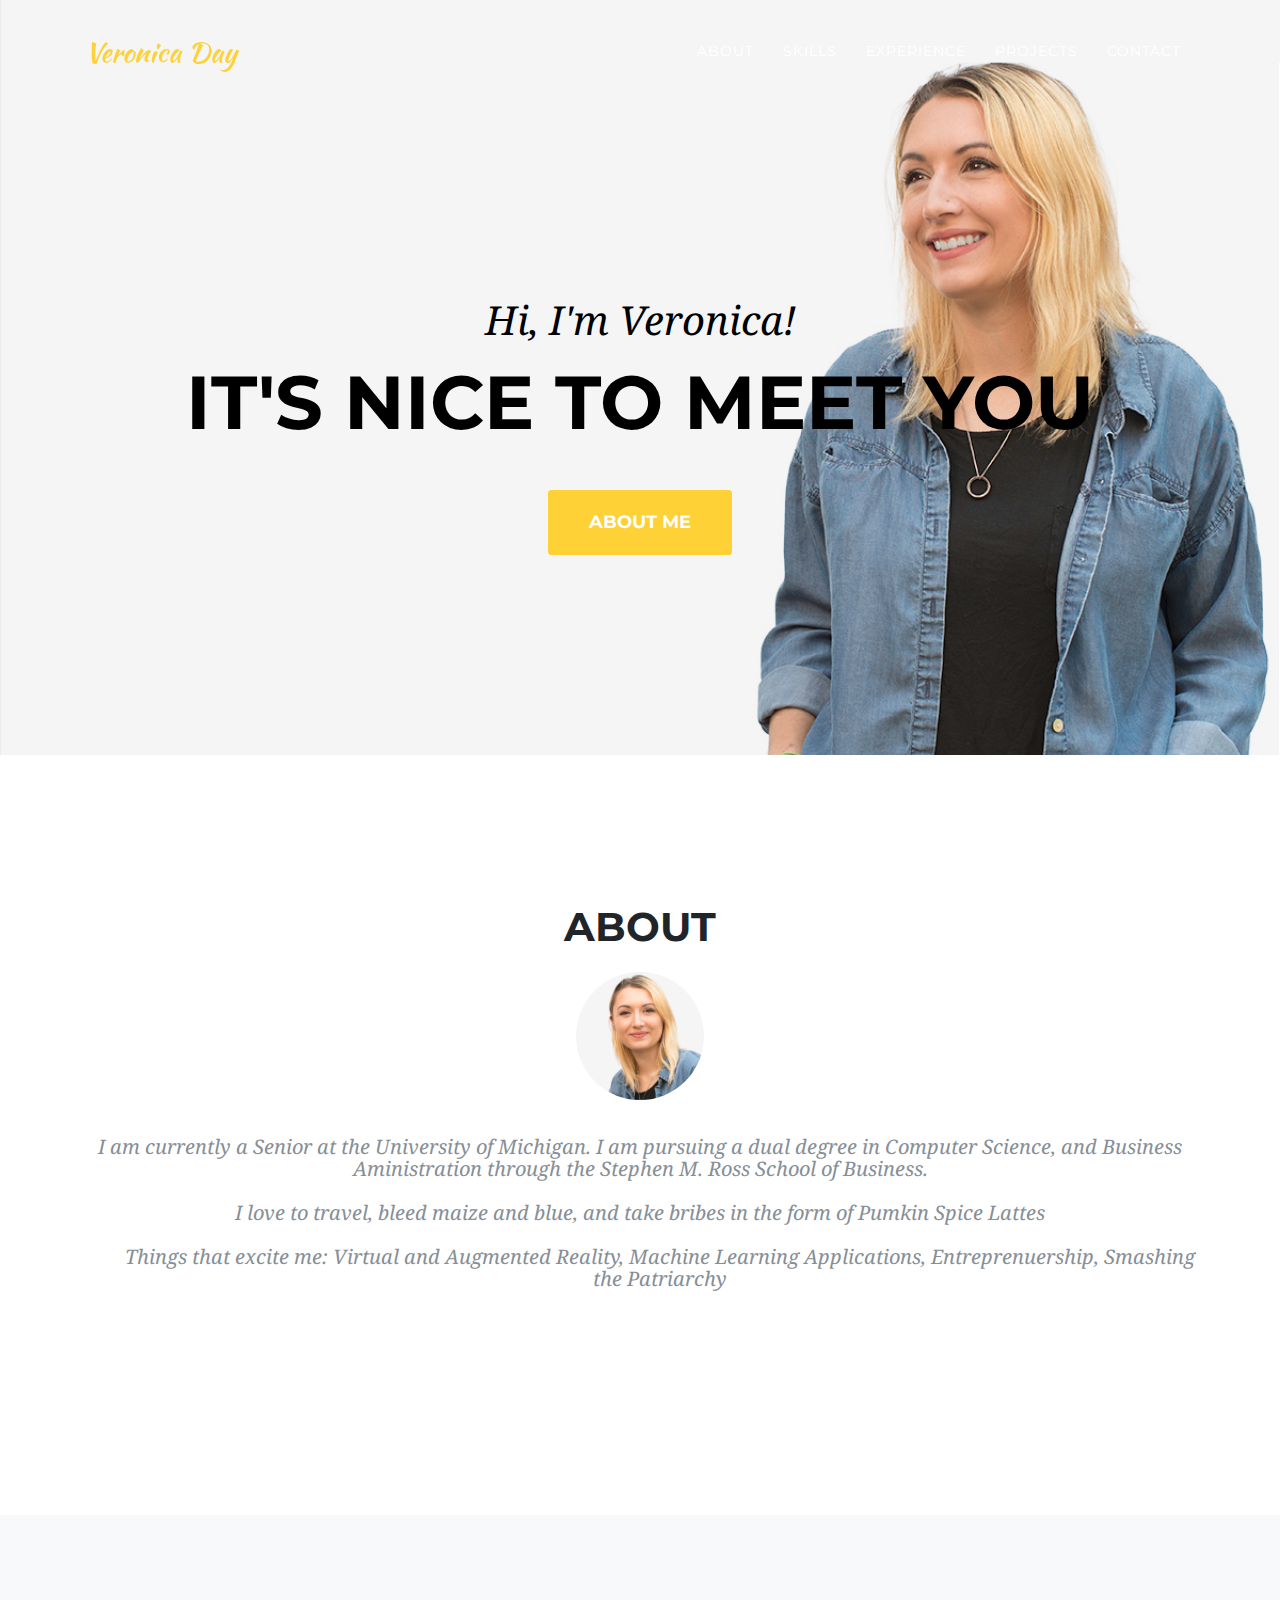
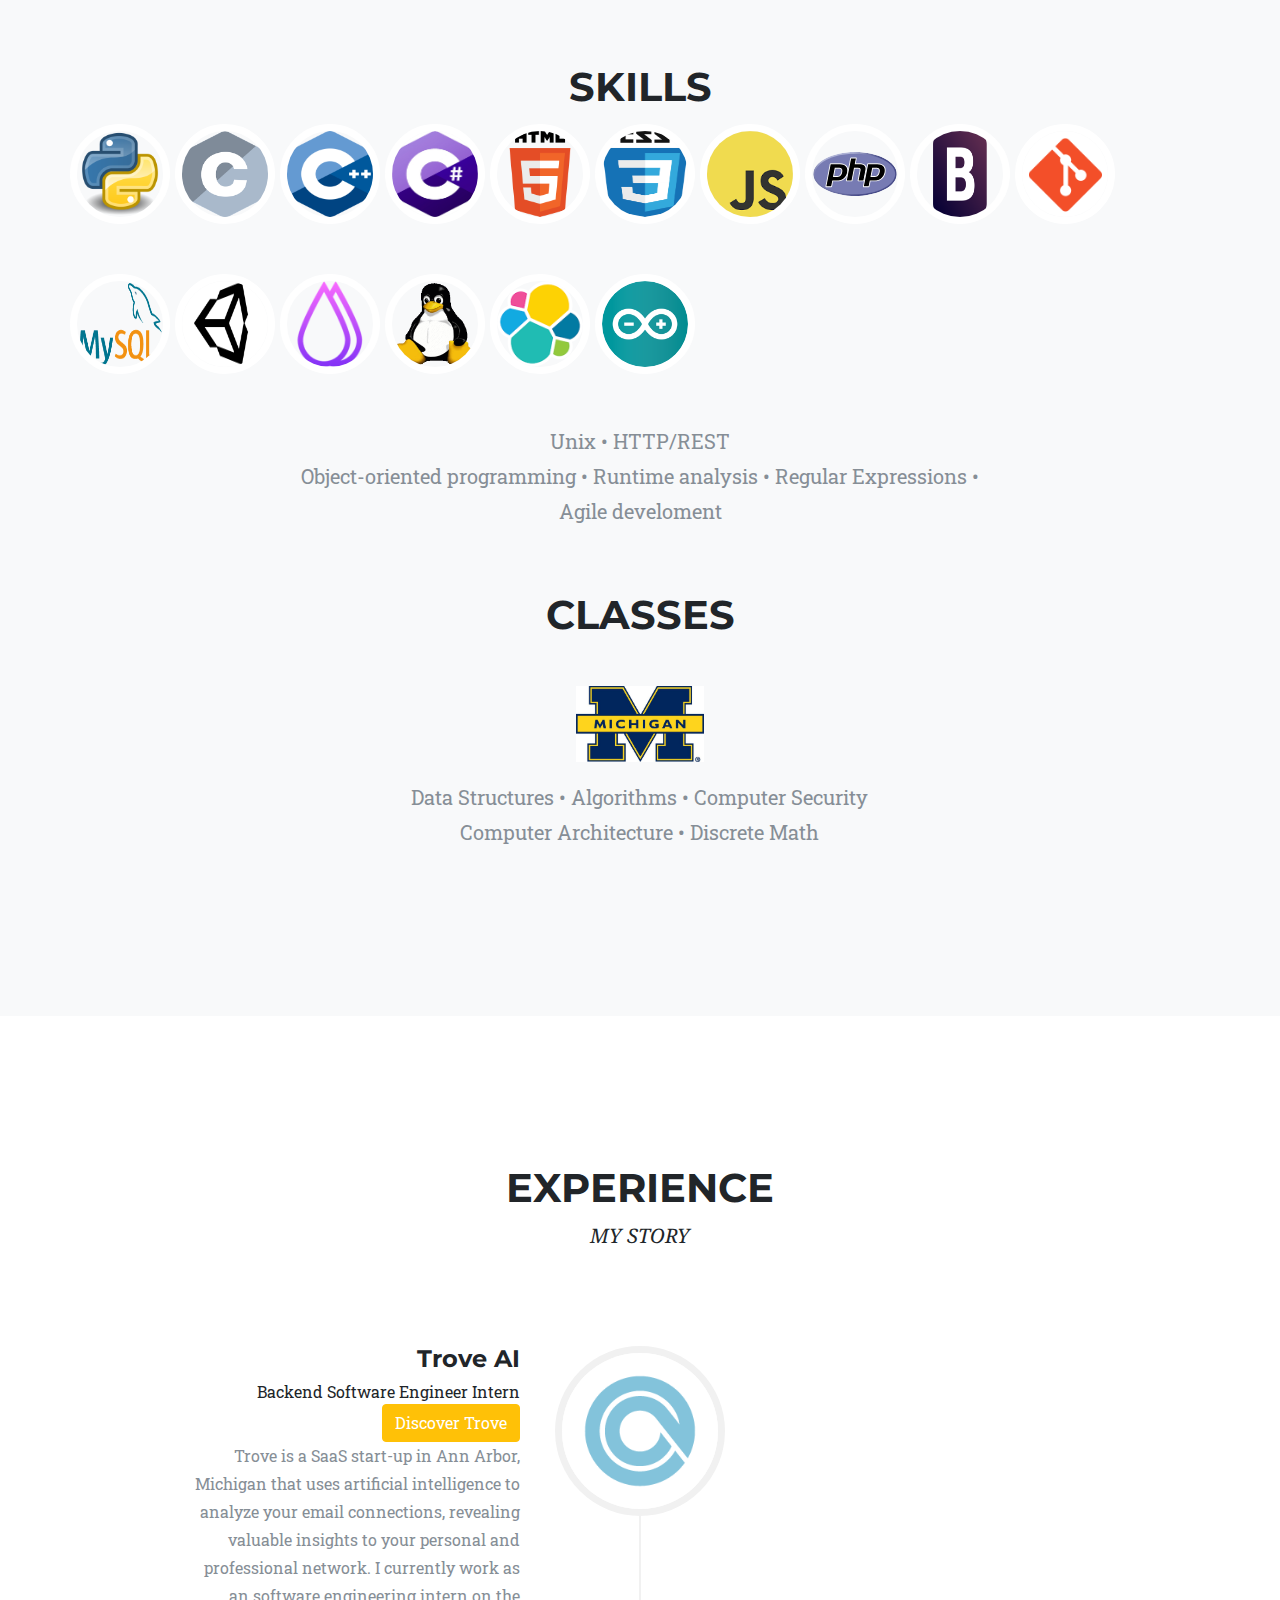
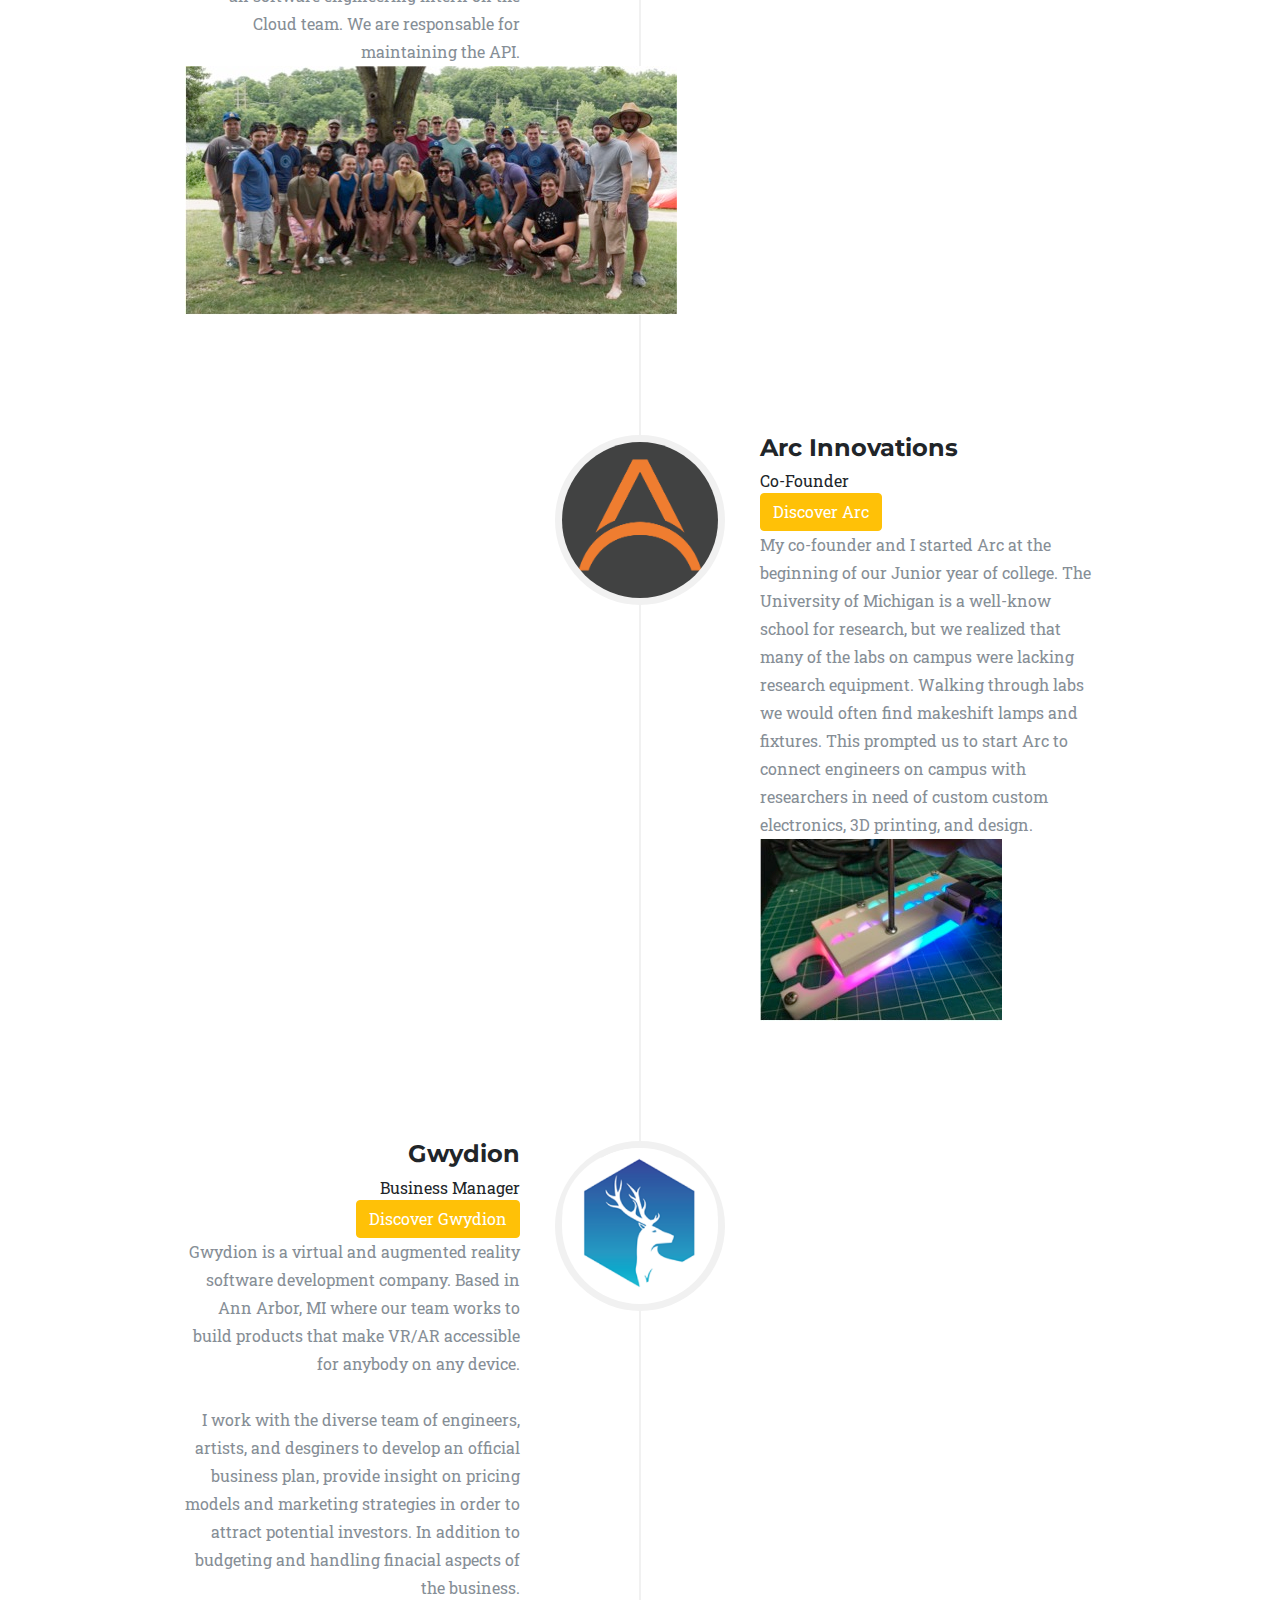
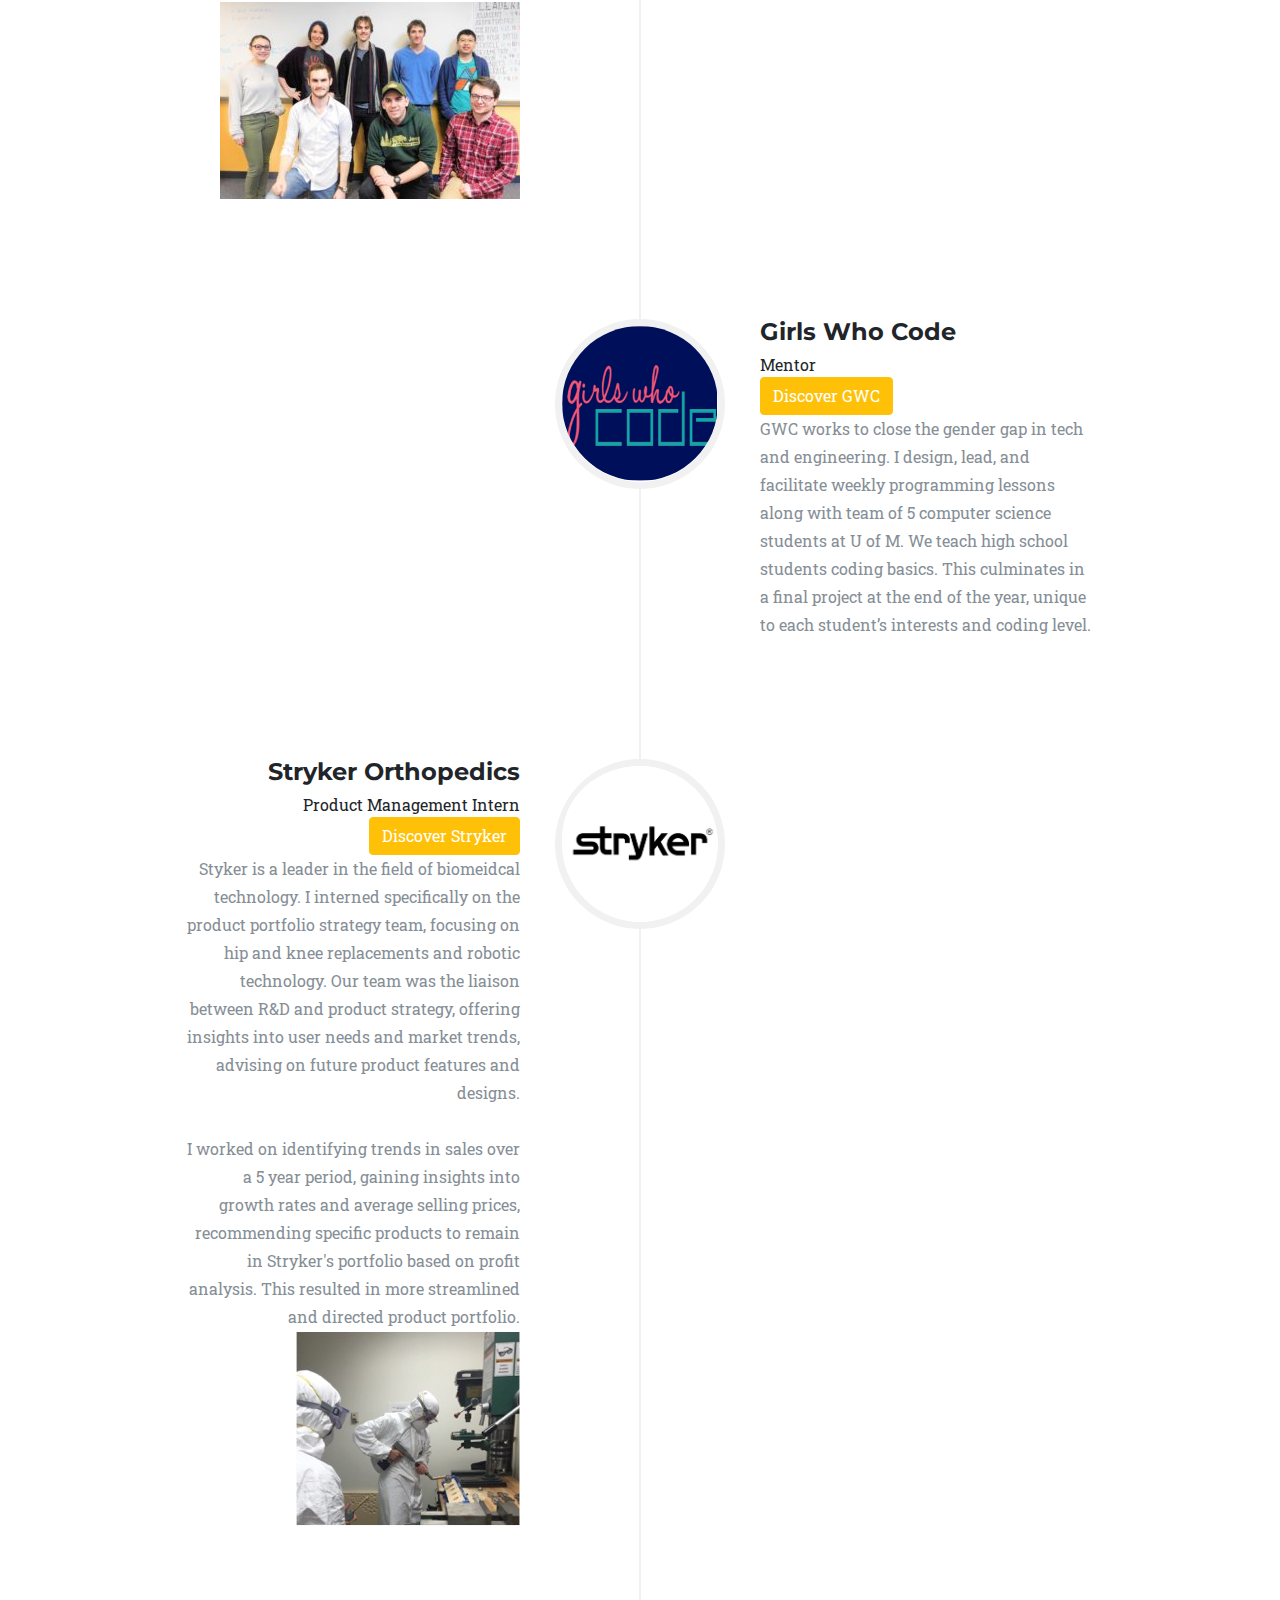
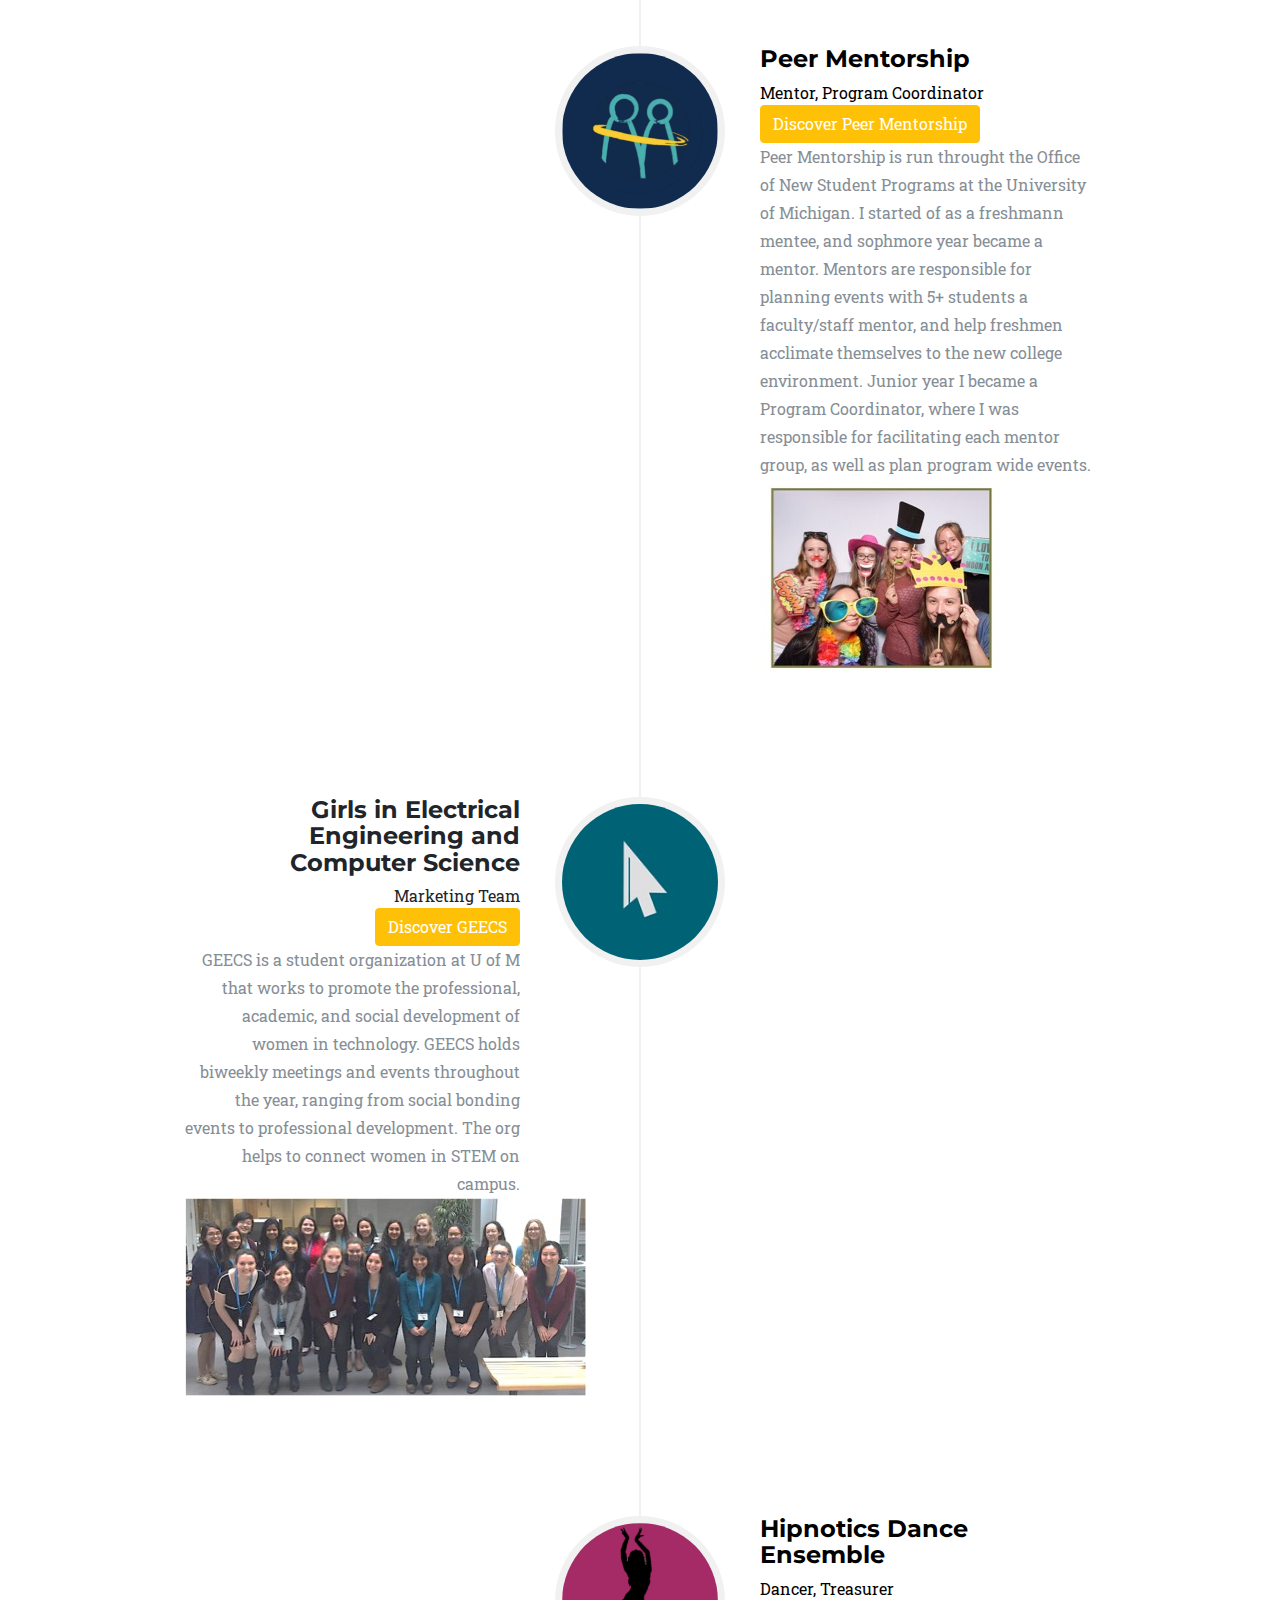
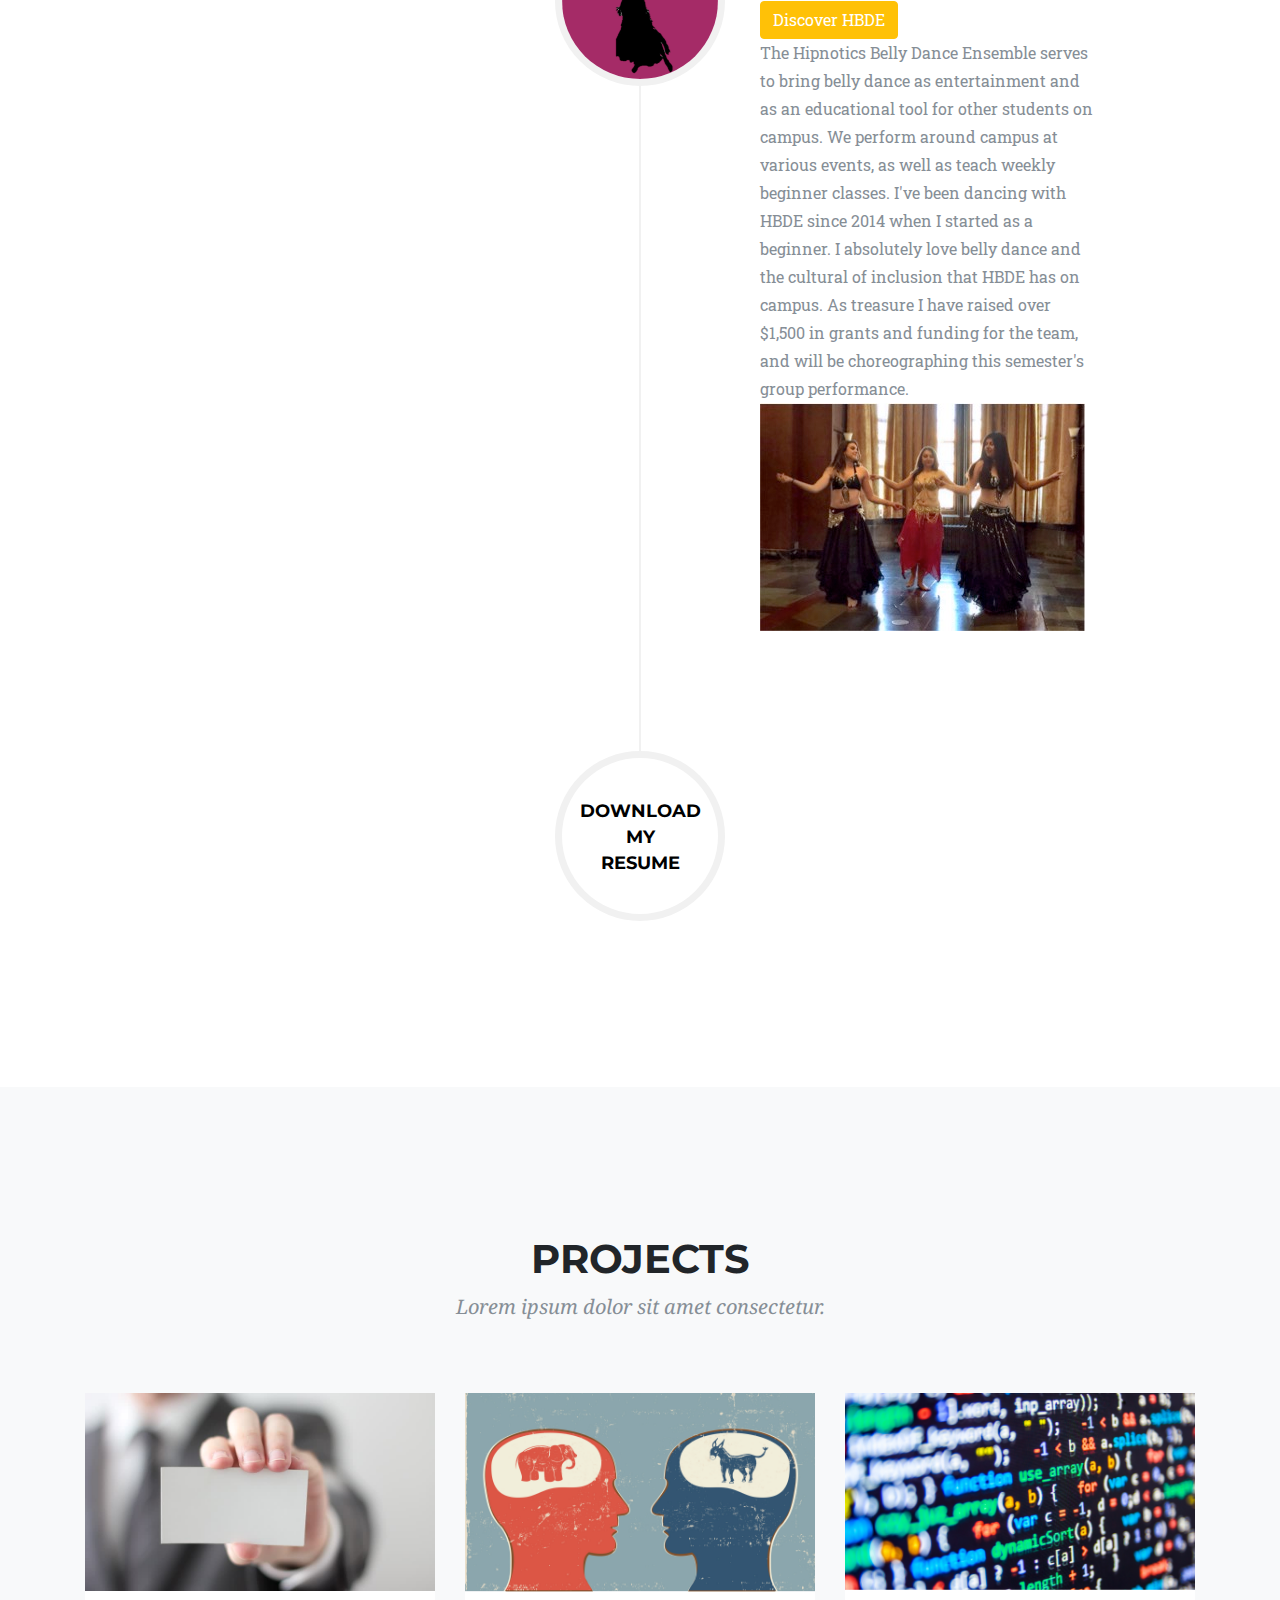
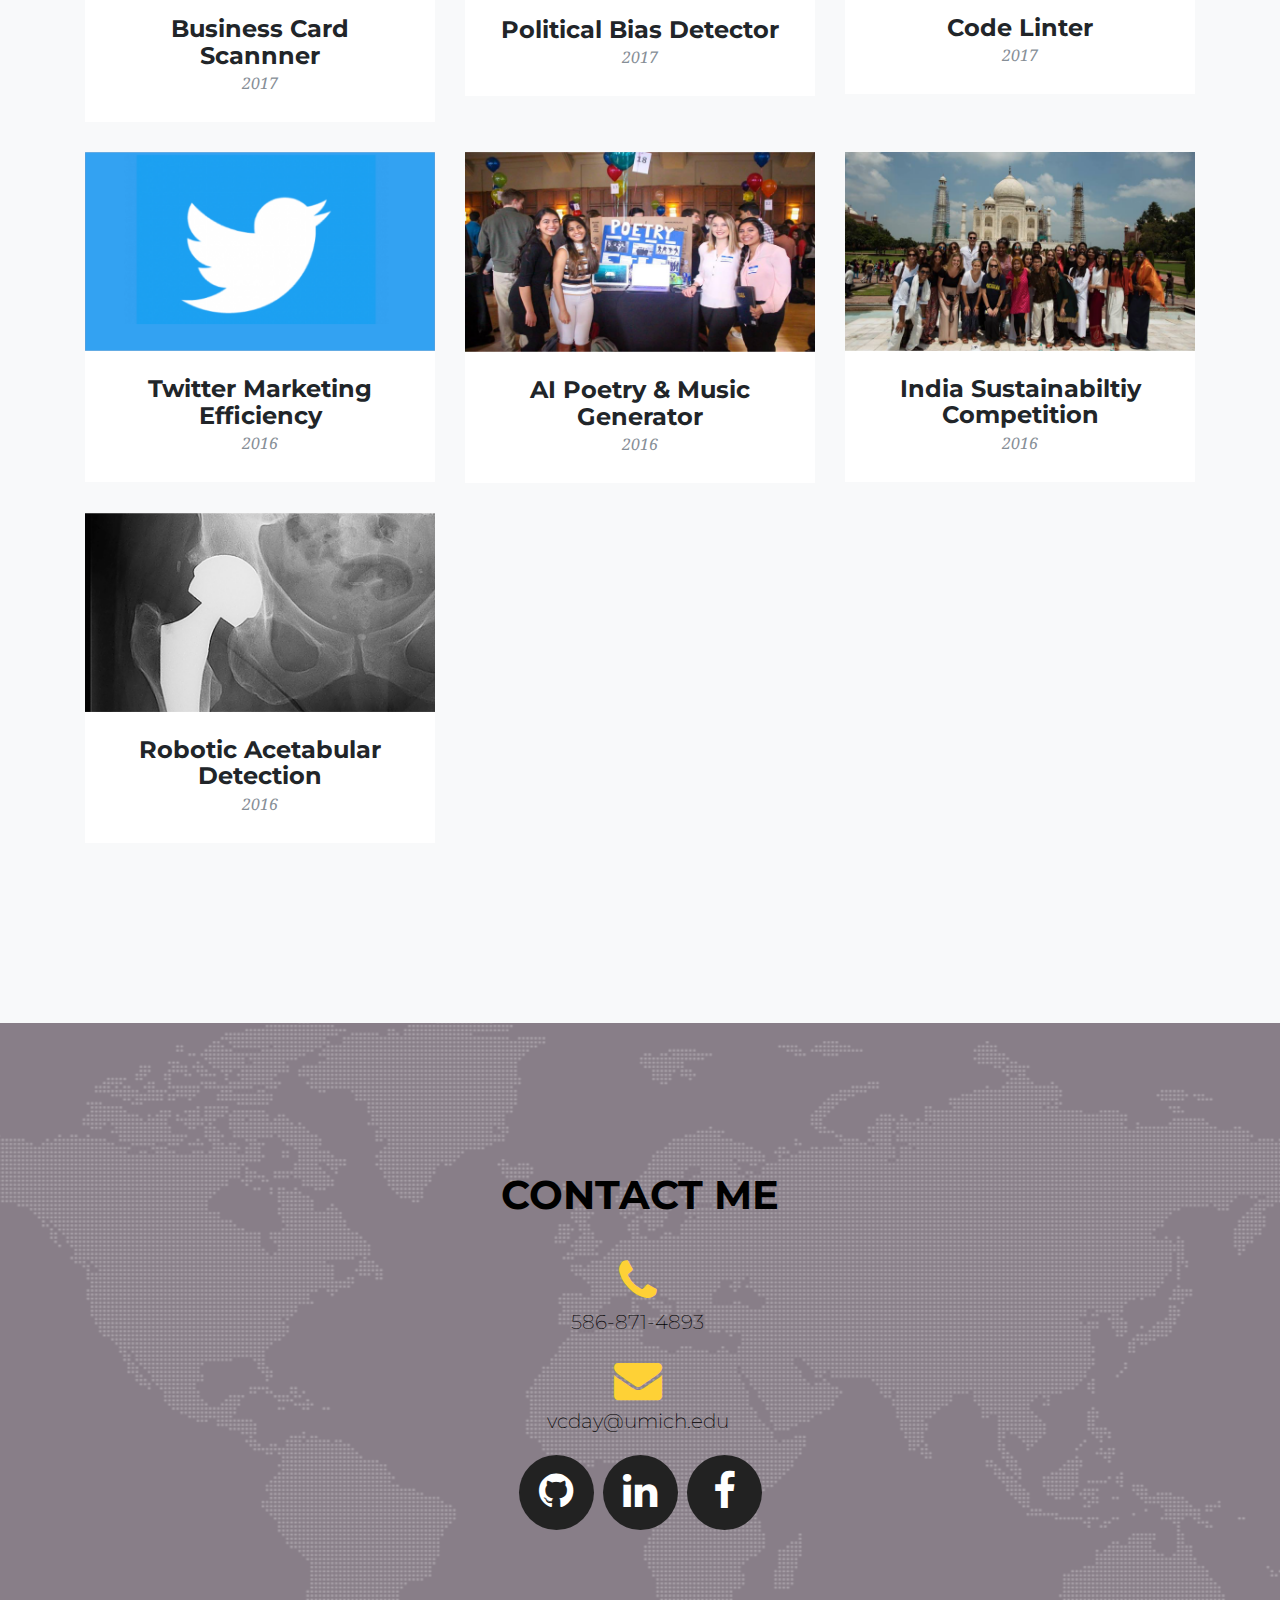
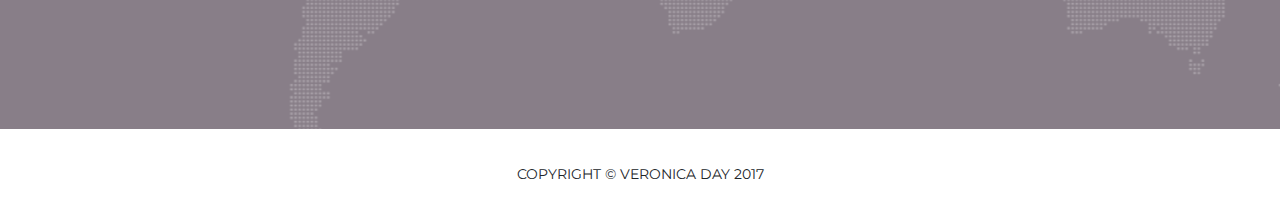
==== commit 0338e015: "added updates to portfolio" ====
--- a/startbootstrap-agency-gh-pages/index.html
+++ b/startbootstrap-agency-gh-pages/index.html
@@ -9,7 +9,6 @@
     <meta name="author" content="">
 
     <title>Veronica Day</title>
-
     <!-- Bootstrap core CSS -->
     <link href="vendor/bootstrap/css/bootstrap.min.css" rel="stylesheet">
 
@@ -84,7 +83,21 @@
             <h3 class="section-subheading text-muted">
             <br/>
             <br/>
-            I am currently a Junior studying Computer Engineering and pursuing a minor in Entrepenuership at the University of Michigan. I am excited and inspired by the concepts behind software development, especially with products that directly impacts users. My journey started as a Biomedical Engineering Major. I was always interested in fast-paced and user facing development so the MedTech industry seemed perfect, but as I continued college, I discovered computers would allow me to make a bigger impact.</h3>
+            I am currently a Senior at the University of Michigan. I am pursuing a dual degree in Computer Science, and Business Aministration through the Stephen M. Ross School of Business.
+             <br/>
+            <br/>
+            I love to travel, 
+            bleed maize and blue,
+            and take bribes in
+            the form of Pumkin Spice Lattes
+           <br/>
+            <br/>
+             <ul> Things that excite me:
+             Virtual and Augmented Reality,
+             Machine Learning Applications,
+             Entreprenuership, Smashing the Patriarchy</ul>
+
+            </h3>
           </div>
         </div>
       </div>
@@ -232,8 +245,8 @@
        <div class="list-inline-item">
             <div class="team-member">
               <img class="mx-auto rounded-circle" src="img/logos/elasticsearch.png" alt="">
-               <div class="team-member-content">
-                <p>Elasticsearch</p>
+               <div class="team-member-content" >
+                <p style="font-size: 11px">Elasticsearch</p>
               </div> 
             </div>
           </div>
@@ -250,7 +263,7 @@
         </div>
         <div class="row">
           <div class="col-lg-8 mx-auto text-center">
-            <p class="large text-muted" style="font-size: 20px"><br/>Rails • Unix • Sass • HTTP/REST<br/>Object-oriented programming • Runtime analysis • Computability theory • Networking</p> <br></br>
+            <p class="large text-muted" style="font-size: 20px">Unix • HTTP/REST<br/>Object-oriented programming • Runtime analysis • Regular Expressions • Agile develoment</p> <br></br>
           </div>
         </div>
       </div>
@@ -262,7 +275,7 @@
             </img> </i> 
             </span>
           <div class="col-lg-8 mx-auto text-center">
-            <p class="large text-muted" style="font-size: 20px">Rails • Unix • Sass • HTTP/REST<br/>Object-oriented programming • Runtime analysis • Computability theory • Networking</p>
+            <p class="large text-muted" style="font-size: 20px">Data Structures • Algorithms • Computer Security<br/>Computer Architecture • Discrete Math</p>
           </div>
         </div>
           </div>
@@ -284,122 +297,193 @@
             <ul class="timeline">
               <li>
                 <div class="timeline-image">
-                  <img class="rounded-circle img-fluid" src="img/companies/trove.png" alt="">
-                </div>
+                <div class="img_company">
+                 <img class="rounded-circle img-fluid" src="img/companies/trove.png" alt="">
+                  </div>
+                </div>
+
                 <div class="timeline-panel">
                   <div class="timeline-heading">
-                    <h4>2009-2011</h4>
-                    <h4 class="subheading">Trove AI</h4>
+                    <h4 class="subheading"> <a> Trove AI</h4> </a>
+                     <h7>Backend Software Engineer Intern</h7>
+                    <div >
+
+                       <a href="https://trove.com/" class="btn btn-warning">
+                          <span style="color:white">Discover Trove </span>
+                       </a>
+                       
+                    </div>
                   </div>
                   <div class="timeline-body">
-                    <p class="text-muted">Lorem ipsum dolor sit amet, consectetur adipisicing elit. Sunt ut voluptatum eius sapiente, totam reiciendis temporibus qui quibusdam, recusandae sit vero unde, sed, incidunt et ea quo dolore laudantium consectetur!</p>
-                  </div>
+                    <p class="text-muted">
+
+                    Trove is a SaaS start-up in Ann Arbor, Michigan that uses artificial intelligence to analyze your email connections, revealing valuable insights to your personal and professional network. I currently work as an software engineering intern on the Cloud team. We are responsable for maintaining the API.
+                    </p>
+                    <img src="img/trove_kayak.jpg" alt="" >
                 </div>
               </li>
               <li class="timeline-inverted">
                 <div class="timeline-image">
+                <div class="img_company">
                   <img class="rounded-circle img-fluid" src="img/companies/arc.png" alt="">
+                  </div>
                 </div>
                 <div class="timeline-panel">
                   <div class="timeline-heading">
-                    <h4>March 2011</h4>
-                    <h4 class="subheading">Arc Innovations</h4>
+                   <h4 class="subheading"> <a> Arc Innovations</h4> </a>
+                   <h7>Co-Founder</h7>
+                   <div >
+                       <a href="http://arcinnovations.xyz/" class="btn btn-warning">
+                          <span style="color:white">Discover Arc </span>
+                       </a>
+                    </div>
                   </div>
                   <div class="timeline-body">
-                    <p class="text-muted">Lorem ipsum dolor sit amet, consectetur adipisicing elit. Sunt ut voluptatum eius sapiente, totam reiciendis temporibus qui quibusdam, recusandae sit vero unde, sed, incidunt et ea quo dolore laudantium consectetur!</p>
-                  </div>
+                    <p class="text-muted">My co-founder and I started Arc at the beginning of our Junior year of college. The University of Michigan is a well-know school for research, but we realized that many of the labs on campus were lacking research equipment. Walking through labs we would often find makeshift lamps and fixtures. This prompted us to start Arc to connect engineers on campus with researchers in need of custom custom electronics, 3D printing, and design.</p>
+                  </div>
+                  <img src="img/flic.jpg" alt="" >
                 </div>
               </li>
               <li>
                 <div class="timeline-image">
+                <div class="img_company">
                   <img class="rounded-circle img-fluid" src="img/companies/gwydion.png" alt="" >
+                  </div>
                 </div>
                 <div class="timeline-panel">
                   <div class="timeline-heading">
-                    <h4>December 2012</h4>
-                    <h4 class="subheading">Gwydion</h4>
+                    <h4 class="subheading"> <a>Gwydion</h4> </a>
+                   <h7>Business Manager</h7>
+                   <div >
+                       <a href="https://gwydion.co/" class="btn btn-warning">
+                          <span style="color:white">Discover Gwydion </span>
+                       </a>
+                    </div>                   
                   </div>
                   <div class="timeline-body">
-                    <p class="text-muted">Lorem ipsum dolor sit amet, consectetur adipisicing elit. Sunt ut voluptatum eius sapiente, totam reiciendis temporibus qui quibusdam, recusandae sit vero unde, sed, incidunt et ea quo dolore laudantium consectetur!</p>
-                  </div>
+                    <p class="text-muted">Gwydion is a virtual and augmented reality software development company. Based in Ann Arbor, MI where our team works to build products that make VR/AR accessible for anybody on any device. 
+                    </br></br>
+                    I work with the diverse team of engineers, artists, and desginers to develop an official business plan, provide insight on pricing models and marketing strategies in order to attract potential investors. In addition to budgeting and handling finacial aspects of the business.</p>
+                  </div>
+                  <img src="img/gwyd.jpg" alt="" >
                 </div>
               </li>
               <li class="timeline-inverted">
                 <div class="timeline-image">
+                <div class="img_company">
                  <img class="rounded-circle img-fluid" src="img/companies/gwc.png" alt="">
+                 </div>
                 </div>
                 <div class="timeline-panel">
                   <div class="timeline-heading">
-                    <h4>March 2011</h4>
-                    <h4 class="subheading">Girls Who Code</h4>
+                    <h4 class="subheading"> <a>Girls Who Code</h4> </a>
+                   <h7>Mentor</h7>
+                   <div >
+                       <a href="https://girlswhocode.com/" class="btn btn-warning">
+                          <span style="color:white">Discover GWC </span>
+                       </a>
+                    </div>                    
                   </div>
                   <div class="timeline-body">
-                    <p class="text-muted">Lorem ipsum dolor sit amet, consectetur adipisicing elit. Sunt ut voluptatum eius sapiente, totam reiciendis temporibus qui quibusdam, recusandae sit vero unde, sed, incidunt et ea quo dolore laudantium consectetur!</p>
-                  </div>
+                    <p class="text-muted"> GWC works to close the gender gap in tech and engineering. I design, lead, and facilitate weekly programming lessons along with team of 5 computer science students at U of M. We teach high school students coding basics. This culminates in a final project at the end of the year, unique to each student’s interests and coding level.
+                    </p>
+                  </div>
+
                 </div>
               </li>
     
               <li>
                 <div class="timeline-image">
+                <div class="img_company">
                   <img class="rounded-circle img-fluid" src="img/companies/stryker.png" alt="">
+                  </div>
                 </div>
                 <div class="timeline-panel">
                   <div class="timeline-heading">
-                    <h4>December 2012</h4>
-                    <h4 class="subheading">Stryker Orthopedics</h4>
-                  </div>
+                    <h4 class="subheading"> <a>Stryker Orthopedics</h4> </a>
+                   <h7>Product Management Intern</h7>                   
+                   <div>
+                       <a href="http://www.stryker.com/en-us/products/Orthopaedics/index.htm" class="btn btn-warning">
+                          <span style="color:white">Discover Stryker </span>
+                       </a>
+                    </div>  
                   <div class="timeline-body">
-                    <p class="text-muted">Lorem ipsum dolor sit amet, consectetur adipisicing elit. Sunt ut voluptatum eius sapiente, totam reiciendis temporibus qui quibusdam, recusandae sit vero unde, sed, incidunt et ea quo dolore laudantium consectetur!</p>
-                  </div>
+                    <p class="text-muted">Styker is a leader in the field of biomeidcal technology. I interned specifically on the product portfolio strategy team, focusing on hip and knee replacements and robotic technology. Our team was the liaison between R&D and product strategy, offering insights into user needs and market trends, advising on future product features and designs.
+                    </br> </br>
+                    I worked on identifying trends in sales over a 5 year period, gaining insights into growth rates and average selling prices, recommending specific products to remain in Stryker's portfolio based on profit analysis. This resulted in more streamlined and directed product portfolio.
+                    </p>
+                  </div>
+                   <img src="img/stryker_lap.jpg" alt="" >
                 </div>
               </li>
               <li style="color:black" class="timeline-inverted">
                 <div class="timeline-image" >
+                <div class="img_company">
                   <img class="rounded-circle img-fluid"  src="img/companies/peermentorship.png" alt="" style=" color: black; height: 100%; width:580%">
+                  </div>
                 </div>
                 <div class="timeline-panel">
                   <div class="timeline-heading">
-                    <h4>July 2014</h4>
-                    <h4 class="subheading">Peer Mentorship</h4>
-                  </div>
+                    <h4 class="subheading"> <a>Peer Mentorship</h4> </a>
+                   <h7>Mentor, Program Coordinator</h7>
+                   <div>
+                       <a href="http://www.onsp.umich.edu/mentorship" class="btn btn-warning">
+                          <span style="color:white">Discover Peer Mentorship</span>
+                       </a>
+                    </div>                   
                   <div class="timeline-body">
-                    <p class="text-muted">Lorem ipsum dolor sit amet, consectetur adipisicing elit. Sunt ut voluptatum eius sapiente, totam reiciendis temporibus qui quibusdam, recusandae sit vero unde, sed, incidunt et ea quo dolore laudantium consectetur!</p>
-                  </div>
+                    <p class="text-muted">Peer Mentorship is run throught the Office of New Student Programs at the University of Michigan. I started of as a freshmann mentee, and sophmore year became a mentor. Mentors are responsible for planning events with 5+ students a faculty/staff mentor, and help freshmen acclimate themselves to the new college environment. Junior year I became a Program Coordinator, where I was responsible for facilitating each mentor group, as well as plan program wide events.</p>
+                  </div>
+                   <img src="img/pmphoto.jpg" alt="" >
                 </div>
               </li>
               <li>
                 <div class="timeline-image">
+                <div class="img_company">
                    <img class="rounded-circle img-fluid" src="img/companies/geecs.jpg" alt="">
+                   </div>
                 </div>
                 <div class="timeline-panel">
                   <div class="timeline-heading">
-                    <h4>2009-2011</h4>
-                    <h4 class="subheading">GEECS</h4>
-                  </div>
+                    <h4 class="subheading"> <a>Girls in Electrical Engineering and Computer Science</h4> </a>
+                   <h7>Marketing Team</h7>
+                   <div>
+                       <a href="https://geecs.eecs.umich.edu/" class="btn btn-warning">
+                          <span style="color:white">Discover GEECS</span>
+                       </a>
+                    </div>    
                   <div class="timeline-body">
-                    <p class="text-muted">Lorem ipsum dolor sit amet, consectetur adipisicing elit. Sunt ut voluptatum eius sapiente, totam reiciendis temporibus qui quibusdam, recusandae sit vero unde, sed, incidunt et ea quo dolore laudantium consectetur!</p>
-                  </div>
+                    <p class="text-muted">GEECS is a student organization at U of M that works to promote the professional, academic, and social development of women in technology. GEECS holds biweekly meetings and events throughout the year, ranging from social bonding events to professional development. The org helps to connect women in STEM on campus. </p>
+                  </div>
+                  <img src="img/micwic.jpg" alt="" >
                 </div>
               </li>
               <li style="color:black" class="timeline-inverted">
                 <div class="timeline-image" >
-                  <img class="rounded-circle img-fluid"  src="img/companies/dance.png" alt="" style="height: 100%">
+                <div class="img_company">
+                  <img class="rounded-circle img-fluid"  src="img/companies/dance.png" alt="">
+                  </div>
                 </div>
                 <div class="timeline-panel">
                   <div class="timeline-heading">
-                    <h4>July 2014</h4>
-                    <h4 class="subheading">Hipnotics Dance Ensemble</h4>
-                  </div>
+                    <h4 class="subheading"> <a>Hipnotics Dance Ensemble</h4> </a>
+                   <h7>Dancer, Treasurer</h7>
+                 <div>
+                       <a href="https://www.facebook.com/hipnoticsbellydance/" class="btn btn-warning">
+                          <span style="color:white">Discover HBDE</span>
+                       </a>
+                    </div>                     
                   <div class="timeline-body">
-                    <p class="text-muted">Lorem ipsum dolor sit amet, consectetur adipisicing elit. Sunt ut voluptatum eius sapiente, totam reiciendis temporibus qui quibusdam, recusandae sit vero unde, sed, incidunt et ea quo dolore laudantium consectetur!</p>
-                  </div>
-                </div>
-              </li>
-
-
+                    <p class="text-muted">
+                    The Hipnotics Belly Dance Ensemble serves to bring belly dance as entertainment and as an educational tool for other students on campus. We perform around campus at various events, as well as teach weekly beginner classes. I've been dancing with HBDE since 2014 when I started as a beginner. I absolutely love belly dance and the cultural of inclusion that HBDE has on campus. As treasure I have raised over $1,500 in grants and funding for the team, and will be choreographing this semester's group performance.
+                  </p>
+                  </div>
+                  <img src="img/dance.jpg" alt="" >
+                </div>
+              </li>
               <li class="timeline-inverted" >
-                <div class="timeline-image" style="color: black" >
-                  <h4 > <a href="img/Day_Veronica_CS_Resume.pdf" download=""> Download
+                <div class="timeline-image" style="color: black">
+                  <h4 > <a href="img/Day_Veronica_CS_Resume_2017.pdf" download=""> Download
                     <br>My
                     <br>Resume </a></h4>
                 </div>
@@ -421,6 +505,7 @@
           </div>
         </div>
         <div class="row">
+
           <div class="col-md-4 col-sm-6 portfolio-item">
             <a class="portfolio-link" data-toggle="modal" href="#portfolioModal1">
               <div class="portfolio-hover">
@@ -435,6 +520,7 @@
               <p class="text-muted">2017</p>
             </div>
           </div>
+
           <div class="col-md-4 col-sm-6 portfolio-item">
             <a class="portfolio-link" data-toggle="modal" href="#portfolioModal2">
               <div class="portfolio-hover">
@@ -442,24 +528,10 @@
                   <i class="fa fa-plus fa-3x"></i>
                 </div>
               </div>
-              <img class="img-fluid" src="img/portfolio/bias.jpg" alt="">
+              <img class="img-fluid" src="img/portfolio/bias.png" alt="">
             </a>
             <div class="portfolio-caption">
               <h4>Political Bias Detector</h4>
-              <p class="text-muted">2017</p>
-            </div>
-          </div>
-               <div class="col-md-4 col-sm-6 portfolio-item">
-            <a class="portfolio-link" data-toggle="modal" href="#portfolioModal2">
-              <div class="portfolio-hover">
-                <div class="portfolio-hover-content">
-                  <i class="fa fa-plus fa-3x"></i>
-                </div>
-              </div>
-              <img class="img-fluid" src="img/portfolio/code.jpg" alt="">
-            </a>
-            <div class="portfolio-caption">
-              <h4>Code Linter</h4>
               <p class="text-muted">2017</p>
             </div>
           </div>
@@ -471,13 +543,14 @@
                   <i class="fa fa-plus fa-3x"></i>
                 </div>
               </div>
-              <img class="img-fluid" src="img/portfolio/twitter.png" alt="" >
+              <img class="img-fluid" src="img/portfolio/code.png" alt="">
             </a>
             <div class="portfolio-caption">
-              <h4>Twitter Marketing Efficiency</h4>
-              <p class="text-muted">2016</p>
-            </div>
-          </div>
+              <h4>Code Linter</h4>
+              <p class="text-muted">2017</p>
+            </div>
+          </div>
+
           <div class="col-md-4 col-sm-6 portfolio-item">
             <a class="portfolio-link" data-toggle="modal" href="#portfolioModal4">
               <div class="portfolio-hover">
@@ -485,32 +558,62 @@
                   <i class="fa fa-plus fa-3x"></i>
                 </div>
               </div>
-              <img class="img-fluid" src="img/portfolio/poetry.jpg" alt="">
+              <img class="img-fluid" src="img/portfolio/twitter.png" alt="">
             </a>
             <div class="portfolio-caption">
-              <h4>AI Poetry Generator</h4>
+              <h4>Twitter Marketing Efficiency</h4>
               <p class="text-muted">2016</p>
             </div>
           </div>
 
-               <div class="col-md-4 col-sm-6 portfolio-item">
-            <a class="portfolio-link" data-toggle="modal" href="#portfolioModal2">
+          <div class="col-md-4 col-sm-6 portfolio-item">
+            <a class="portfolio-link" data-toggle="modal" href="#portfolioModal5">
               <div class="portfolio-hover">
                 <div class="portfolio-hover-content">
                   <i class="fa fa-plus fa-3x"></i>
                 </div>
               </div>
-              <img class="img-fluid" src="img/portfolio/india.jpg" alt="">
+              <img class="img-fluid" src="img/portfolio/poetry.png" alt="">
             </a>
             <div class="portfolio-caption">
-              <h4>India Sustainabilty Competition</h4>
+              <h4>AI Poetry & Music Generator</h4>
               <p class="text-muted">2016</p>
             </div>
           </div>
-          </div>
-        </div>
-      </div>
+
+          <div class="col-md-4 col-sm-6 portfolio-item">
+            <a class="portfolio-link" data-toggle="modal" href="#portfolioModal6">
+              <div class="portfolio-hover">
+                <div class="portfolio-hover-content">
+                  <i class="fa fa-plus fa-3x"></i>
+                </div>
+              </div>
+              <img class="img-fluid" src="img/portfolio/india.png" alt="">
+            </a>
+            <div class="portfolio-caption">
+              <h4>India Sustainabiltiy Competition</h4>
+              <p class="text-muted">2016</p>
+            </div>
+          </div>
+
+          <div class="col-md-4 col-sm-6 portfolio-item">
+            <a class="portfolio-link" data-toggle="modal" href="#portfolioModal7">
+              <div class="portfolio-hover">
+                <div class="portfolio-hover-content">
+                  <i class="fa fa-plus fa-3x"></i>
+                </div>
+              </div>
+              <img class="img-fluid" src="img/portfolio/hip.png" alt="">
+            </a>
+            <div class="portfolio-caption">
+              <h4>Robotic Acetabular Detection</h4>
+              <p class="text-muted">2016</p>
+            </div>
+          </div>
+
     </section>
+
+
 
 
 
@@ -605,15 +708,12 @@
               <div class="col-lg-8 mx-auto">
                 <div class="modal-body">
                   <!-- Project Details Go Here -->
-                  <h2>Project Name</h2>
-                  <p class="item-intro text-muted">Lorem ipsum dolor sit amet consectetur.</p>
-                  <img class="img-fluid d-block mx-auto" src="img/portfolio/01-full.jpg" alt="">
-                  <p>Use this area to describe your project. Lorem ipsum dolor sit amet, consectetur adipisicing elit. Est blanditiis dolorem culpa incidunt minus dignissimos deserunt repellat aperiam quasi sunt officia expedita beatae cupiditate, maiores repudiandae, nostrum, reiciendis facere nemo!</p>
-                  <ul class="list-inline">
-                    <li>Date: January 2017</li>
-                    <li>Client: Threads</li>
-                    <li>Category: Illustration</li>
-                  </ul>
+                  <h2>Business Card Scanner</h2>
+                  <p class="item-intro text-muted">Make connections faster and simpler</p>
+                  <img class="img-fluid d-block mx-auto" src="img/portfolio/scan.jpg" alt="">
+                  <p>
+                  During my summer intership with Trove, I collaborated with the iOS team to build the endpoint for a business card scanner that can be used in our app. The scanner recognizes contact information, creates a new profile and displays mutual connections between them and the user. I mainly used PHP and MySQL to develop this application. The best part about this project was learning to pull information stored in the data layer up through to the user in a disgestable and useable format. I also learned about permissions and security, making sure that only emails that users want to share with others are shared.</p>
+
                   <button class="btn btn-primary" data-dismiss="modal" type="button">
                     <i class="fa fa-times"></i>
                     Close Project</button>
@@ -639,15 +739,10 @@
               <div class="col-lg-8 mx-auto">
                 <div class="modal-body">
                   <!-- Project Details Go Here -->
-                  <h2>Project Name</h2>
-                  <p class="item-intro text-muted">Lorem ipsum dolor sit amet consectetur.</p>
-                  <img class="img-fluid d-block mx-auto" src="img/portfolio/02-full.jpg" alt="">
-                  <p>Use this area to describe your project. Lorem ipsum dolor sit amet, consectetur adipisicing elit. Est blanditiis dolorem culpa incidunt minus dignissimos deserunt repellat aperiam quasi sunt officia expedita beatae cupiditate, maiores repudiandae, nostrum, reiciendis facere nemo!</p>
-                  <ul class="list-inline">
-                    <li>Date: January 2017</li>
-                    <li>Client: Explore</li>
-                    <li>Category: Graphic Design</li>
-                  </ul>
+                  <h2>Political Bias Detector</h2>
+                  <p class="item-intro text-muted">In Progress</br> Helping to solve the problem of political bias in the media</p>
+                  <img class="img-fluid d-block mx-auto" src="img/portfolio/fakenews.jpg" alt="">
+                  <p>I was inspired to develop this project after hearing about the constant talk of "Fake News" in the media. After the 2016 election, it became more apparent how polarized US politicals are, and this is apparent in how Americans read and disgest news. I am using Facebooks Fast Text ML Model to train the application to recognize right-wing or left-wing bias in text news articles.</p>
                   <button class="btn btn-primary" data-dismiss="modal" type="button">
                     <i class="fa fa-times"></i>
                     Close Project</button>
@@ -673,15 +768,11 @@
               <div class="col-lg-8 mx-auto">
                 <div class="modal-body">
                   <!-- Project Details Go Here -->
-                  <h2>Project Name</h2>
-                  <p class="item-intro text-muted">Lorem ipsum dolor sit amet consectetur.</p>
-                  <img class="img-fluid d-block mx-auto" src="img/portfolio/03-full.jpg" alt="">
-                  <p>Use this area to describe your project. Lorem ipsum dolor sit amet, consectetur adipisicing elit. Est blanditiis dolorem culpa incidunt minus dignissimos deserunt repellat aperiam quasi sunt officia expedita beatae cupiditate, maiores repudiandae, nostrum, reiciendis facere nemo!</p>
-                  <ul class="list-inline">
-                    <li>Date: January 2017</li>
-                    <li>Client: Finish</li>
-                    <li>Category: Identity</li>
-                  </ul>
+                  <h2>Code Linter</h2>
+                  <p class="item-intro text-muted">Simplify writing clean code</p>
+                  <img class="img-fluid d-block mx-auto" src="img/portfolio/clean.jpg" alt="">
+                  <p> 
+                  During my summer internship with Trove, I developed a code linter that runs automatically before code is pushed into production. It recognizes and fixes stylistic errors according to custom guidlines (sniffs), and regulates proper code architecture. For example, the linter will detect misaligned brakcets, incorrectly named variables, and use statements that are unused or out of order. The fixer will then automatically fix these and other errors. This standardizes our code reviews, ensure correct code architecture, and helps developers avoid writing spagetting code. The fixer saving times by allowing developers to quickly fix mistakes.</p>
                   <button class="btn btn-primary" data-dismiss="modal" type="button">
                     <i class="fa fa-times"></i>
                     Close Project</button>
@@ -708,14 +799,11 @@
                 <div class="modal-body">
                   <!-- Project Details Go Here -->
                   <h2>Project Name</h2>
-                  <p class="item-intro text-muted">Lorem ipsum dolor sit amet consectetur.</p>
-                  <img class="img-fluid d-block mx-auto" src="img/portfolio/04-full.jpg" alt="">
-                  <p>Use this area to describe your project. Lorem ipsum dolor sit amet, consectetur adipisicing elit. Est blanditiis dolorem culpa incidunt minus dignissimos deserunt repellat aperiam quasi sunt officia expedita beatae cupiditate, maiores repudiandae, nostrum, reiciendis facere nemo!</p>
-                  <ul class="list-inline">
-                    <li>Date: January 2017</li>
-                    <li>Client: Lines</li>
-                    <li>Category: Branding</li>
-                  </ul>
+                  <p class="item-intro text-muted">How do you measure social media marketing effectiveness?</p>
+                  <img class="img-fluid d-block mx-auto" src="img/portfolio/twitter_graph.svg" alt="">
+                  <p>
+                  After taking my first coding class, I wanted to explore more into what I could do with APIs. I wanted to combine my passion for business and technology. I decided to see if I could measure the effectiveness of social media marketing based on Twitter data. I developed a program, using Python, to quantitatively measure the impact of social media marketing on various fast food companies - they tend to have very active Twitter accounts. Check out Wendy's and Taco Bell. I used Twitter's API to pull retweet frequency - how often tweets are retweeted, my measure of effectiveness and penetration. Then this data is compared to sales revenue pulled financial documents (10ks, etc.), exploring the correlation between sales and social media presence. This data is then displayed in a graph. 
+                  </p>
                   <button class="btn btn-primary" data-dismiss="modal" type="button">
                     <i class="fa fa-times"></i>
                     Close Project</button>
@@ -741,15 +829,13 @@
               <div class="col-lg-8 mx-auto">
                 <div class="modal-body">
                   <!-- Project Details Go Here -->
-                  <h2>Project Name</h2>
-                  <p class="item-intro text-muted">Lorem ipsum dolor sit amet consectetur.</p>
-                  <img class="img-fluid d-block mx-auto" src="img/portfolio/05-full.jpg" alt="">
-                  <p>Use this area to describe your project. Lorem ipsum dolor sit amet, consectetur adipisicing elit. Est blanditiis dolorem culpa incidunt minus dignissimos deserunt repellat aperiam quasi sunt officia expedita beatae cupiditate, maiores repudiandae, nostrum, reiciendis facere nemo!</p>
-                  <ul class="list-inline">
-                    <li>Date: January 2017</li>
-                    <li>Client: Southwest</li>
-                    <li>Category: Website Design</li>
-                  </ul>
+                  <h2>AI Poetry & Music Generator</h2>
+                  <p class="item-intro text-muted">Use NLP techniques to generate haikus and melodies</p>
+                  <img class="img-fluid d-block mx-auto" src="img/portfolio/haiku.jpg" alt="">
+                  <p>
+                  Utilized NLP, N-gram language modeling, to train program to create poems based on lyrics of various artists, combined with syllable parser to generate Haiku and rhyming poetry
+                  • Used PySynth and a music scraper to gather music notes, employing machine learning algorithms to train program to produce MIDI melodies
+                  </p>
                   <button class="btn btn-primary" data-dismiss="modal" type="button">
                     <i class="fa fa-times"></i>
                     Close Project</button>
@@ -775,8 +861,8 @@
               <div class="col-lg-8 mx-auto">
                 <div class="modal-body">
                   <!-- Project Details Go Here -->
-                  <h2>Project Name</h2>
-                  <p class="item-intro text-muted">Lorem ipsum dolor sit amet consectetur.</p>
+                  <h2>India Sustainability Competition</h2>
+                  <p class="item-intro text-muted">First Place, Erb Institute India Sustainability Competition</p>
                   <img class="img-fluid d-block mx-auto" src="img/portfolio/06-full.jpg" alt="">
                   <p>Use this area to describe your project. Lorem ipsum dolor sit amet, consectetur adipisicing elit. Est blanditiis dolorem culpa incidunt minus dignissimos deserunt repellat aperiam quasi sunt officia expedita beatae cupiditate, maiores repudiandae, nostrum, reiciendis facere nemo!</p>
                   <ul class="list-inline">
@@ -795,6 +881,37 @@
       </div>
     </div>
 
+        <!-- Modal 7 -->
+    <div class="portfolio-modal modal fade" id="portfolioModal7" tabindex="-1" role="dialog" aria-hidden="true">
+      <div class="modal-dialog">
+        <div class="modal-content">
+          <div class="close-modal" data-dismiss="modal">
+            <div class="lr">
+              <div class="rl"></div>
+            </div>
+          </div>
+          <div class="container">
+            <div class="row">
+              <div class="col-lg-8 mx-auto">
+                <div class="modal-body">
+                  <!-- Project Details Go Here -->
+                  <h2>Robotic Acetabular Detection</h2>
+                  <p class="item-intro text-muted">Improve detect of bone during robotic hip replacement surgery</p>
+                  <img class="img-fluid d-block mx-auto" src="img/portfolio/06-full.jpg" alt="">
+                  <p> Acted as liaison between R&D and product strategy teams, offering insights into user needs and market trends, advising on future product features and design
+                  • Designed metric for evaluating efficiency of robotically-enable hip surgery, collaborating with team of UI/UX engineers on potential improvements for next generation surgical robot
+                  </p>
+                  <button class="btn btn-primary" data-dismiss="modal" type="button">
+                    <i class="fa fa-times"></i>
+                    Close Project</button>
+                </div>
+              </div>
+            </div>
+          </div>
+        </div>
+      </div>
+    </div>
+
     <!-- Bootstrap core JavaScript -->
     <script src="vendor/jquery/jquery.min.js"></script>
     <script src="vendor/popper/popper.min.js"></script>
--- a/startbootstrap-agency-gh-pages/css/agency.min.css
+++ b/startbootstrap-agency-gh-pages/css/agency.min.css
@@ -11,7 +11,7 @@
   line-height: 1.75; }
 
 a {
-  color: #fed136; }
+  color: #000000; }
   a.active, a:active, a:focus, a:hover {
     color: #fec503; }
 
@@ -423,6 +423,18 @@
     .timeline > li.timeline-inverted > .timeline-panel {
       padding: 0 100px 20px 20px; } }
 
+
+.img_company {
+  border-radius: 50%;
+  -webkit-transition: -webkit-transform .8s ease-in-out;
+          transition:         transform .8s ease-in-out;
+}
+.img_company:hover {
+  -webkit-transform: rotate(360deg);
+          transform: rotate(360deg);
+}
+
+
  .team-member {
   margin-bottom: 50px;
   text-align: center; }
@@ -458,7 +470,7 @@
   left: 20%;
   text-align: center;
 }
-    .team-member:hover .team-member-content {
+.team-member:hover .team-member-content {
   display: block;
   text-align: center;
 }
@@ -475,6 +487,11 @@
       left: 10px;
 }
 
+.text{
+    background-color: yellow;
+    float: left; 
+    display: none;    
+}
 
 section#contact {
   background-color: #887e88;
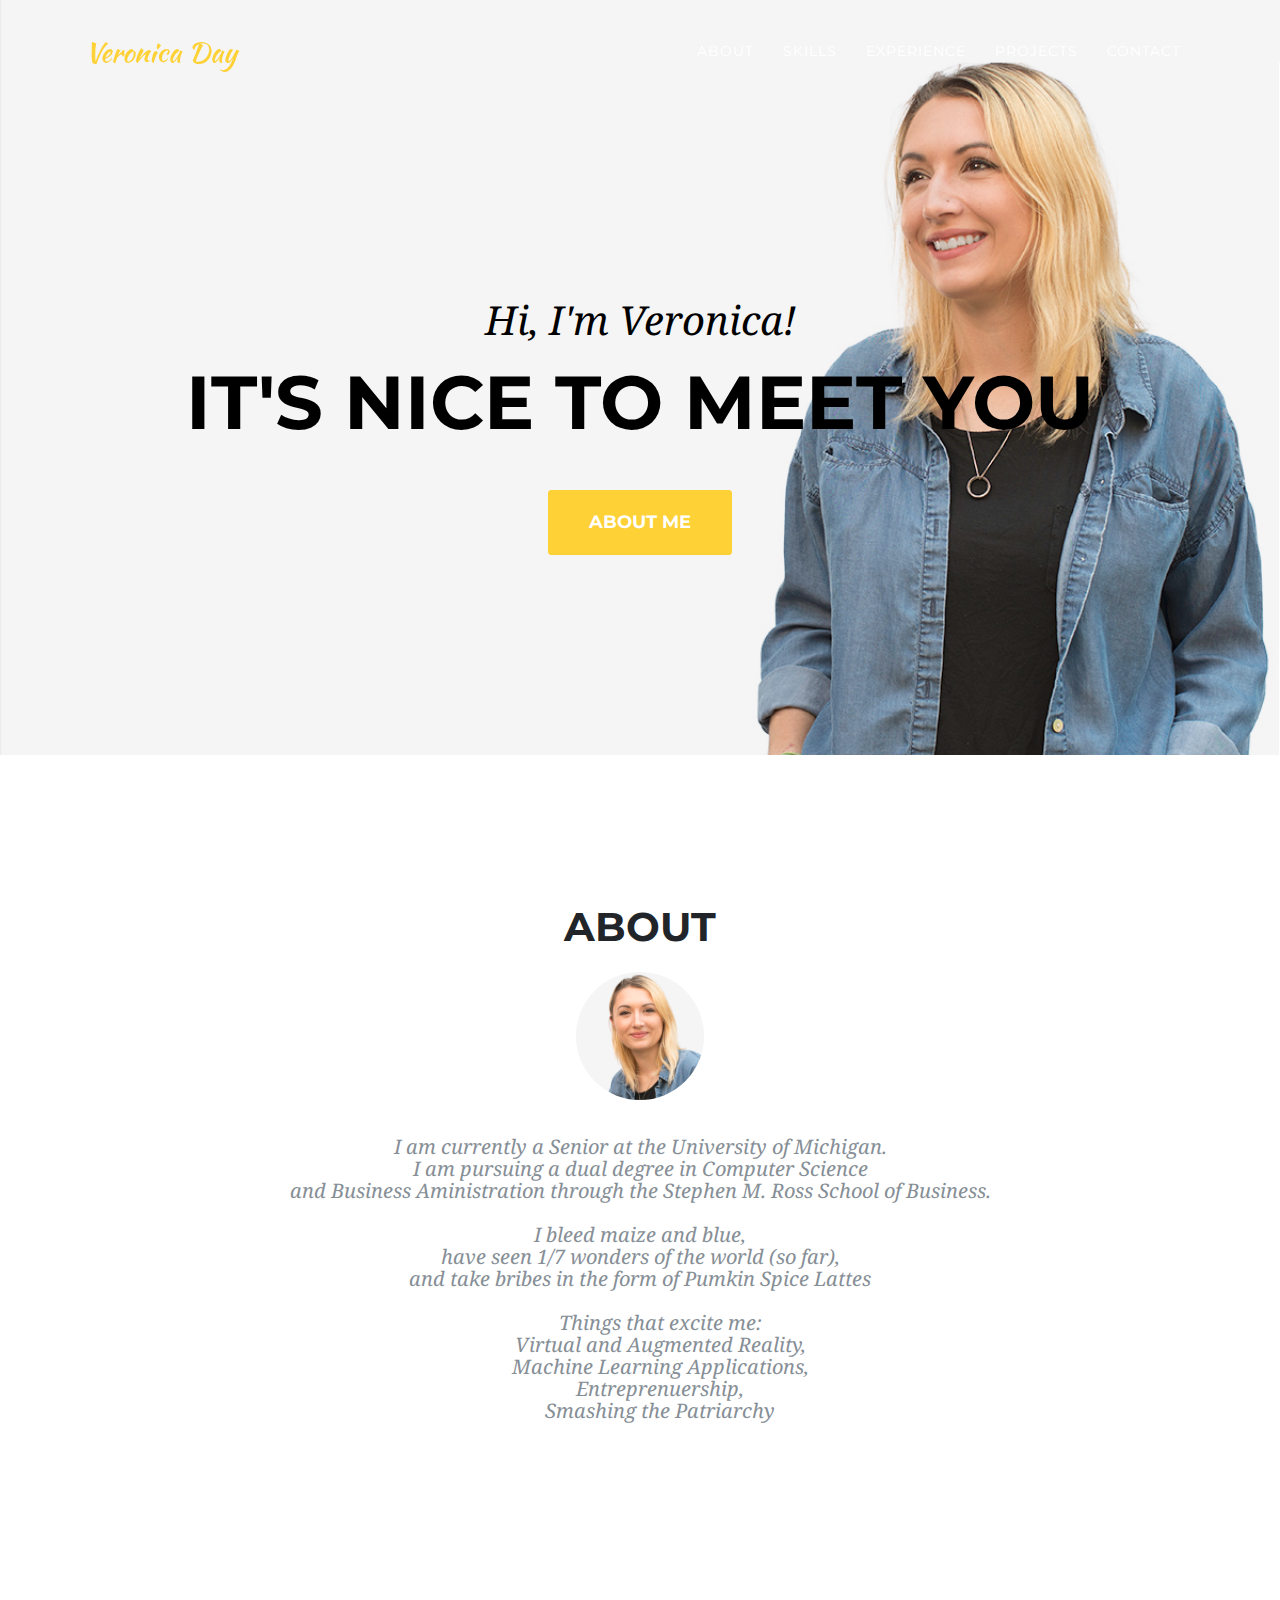
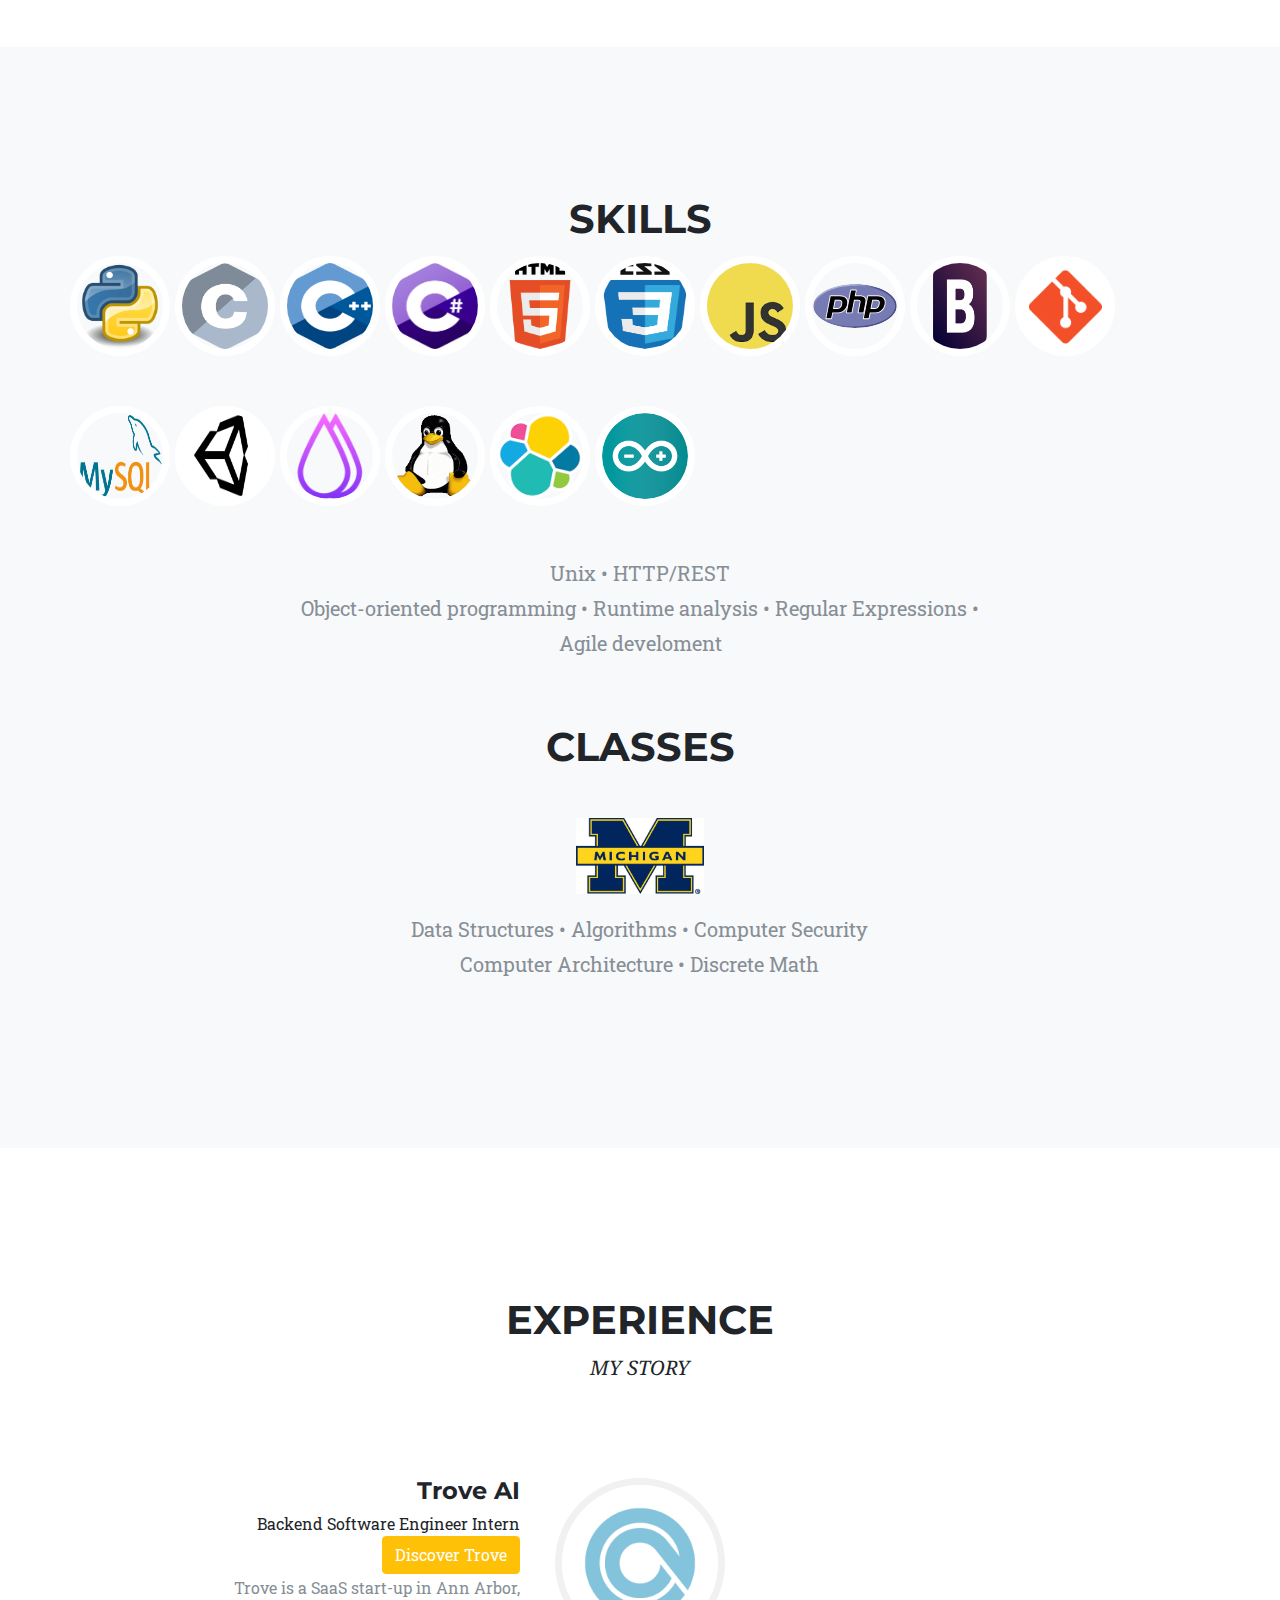
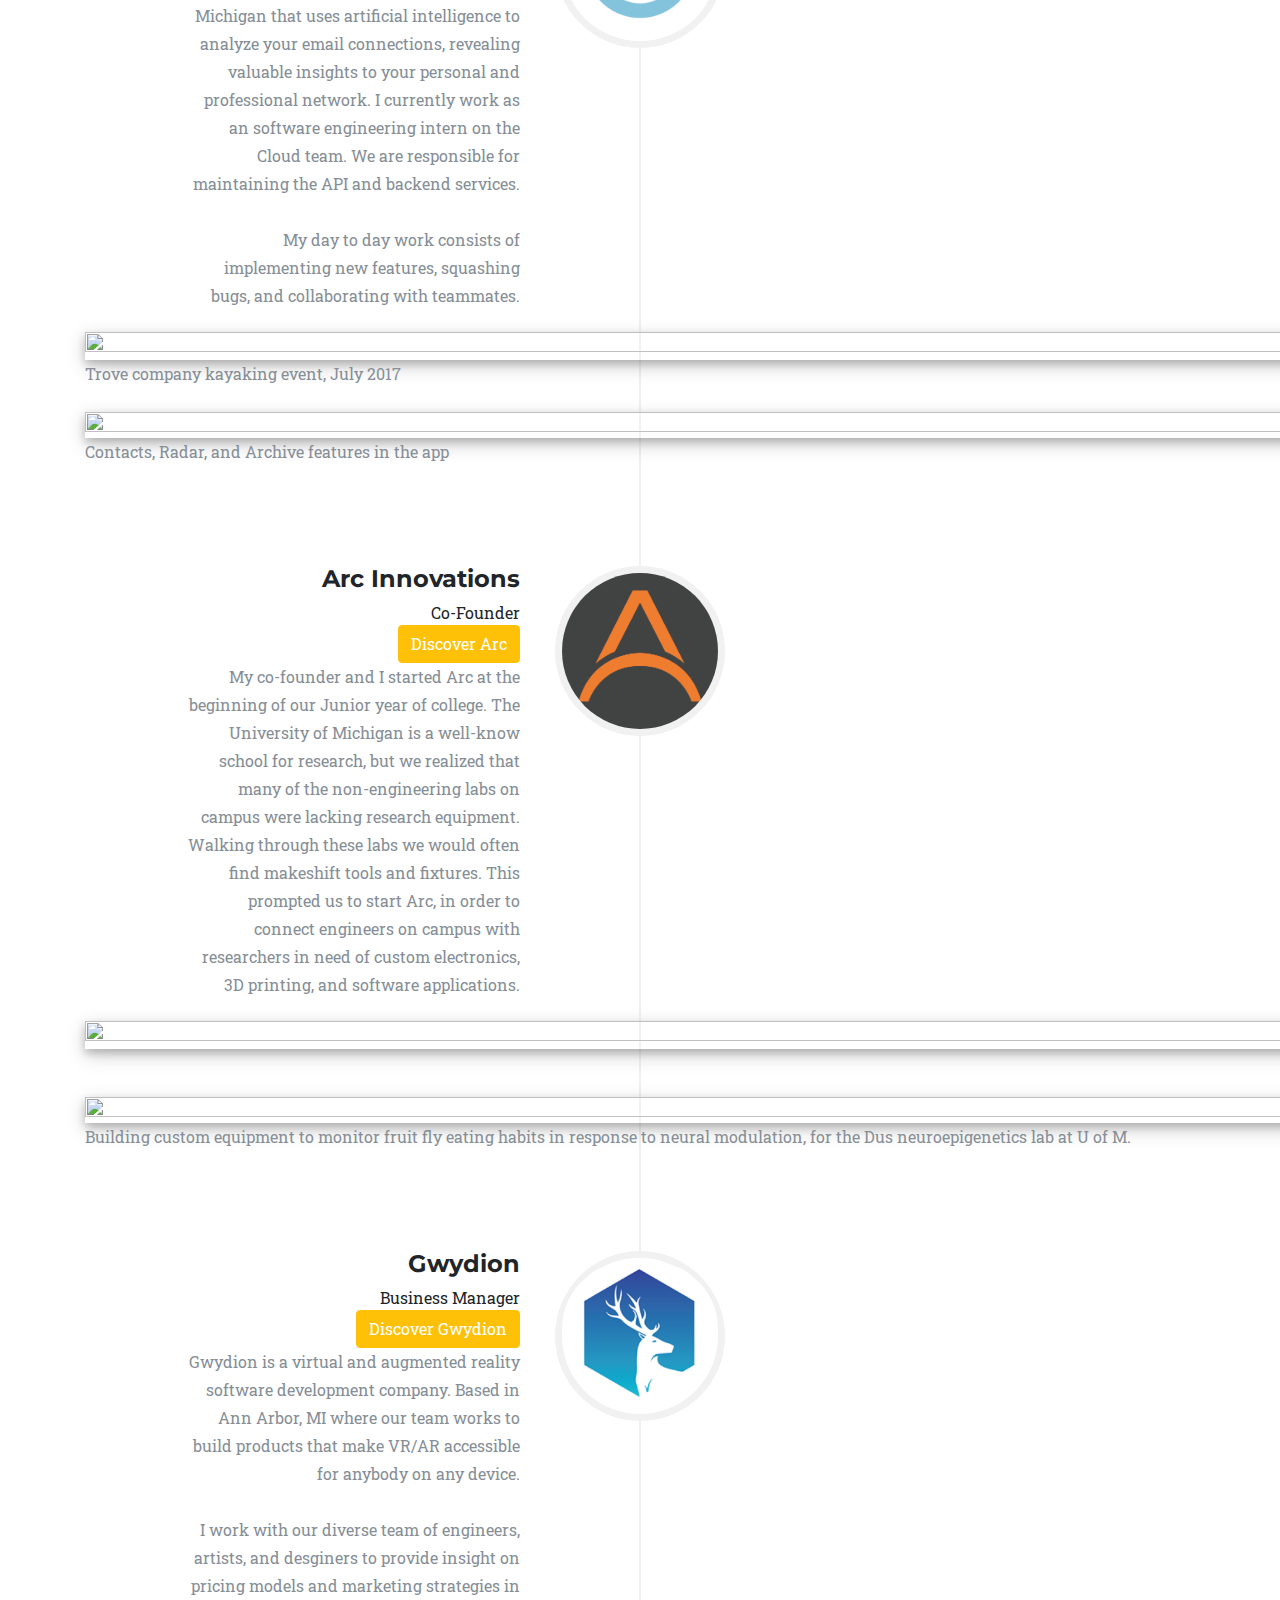
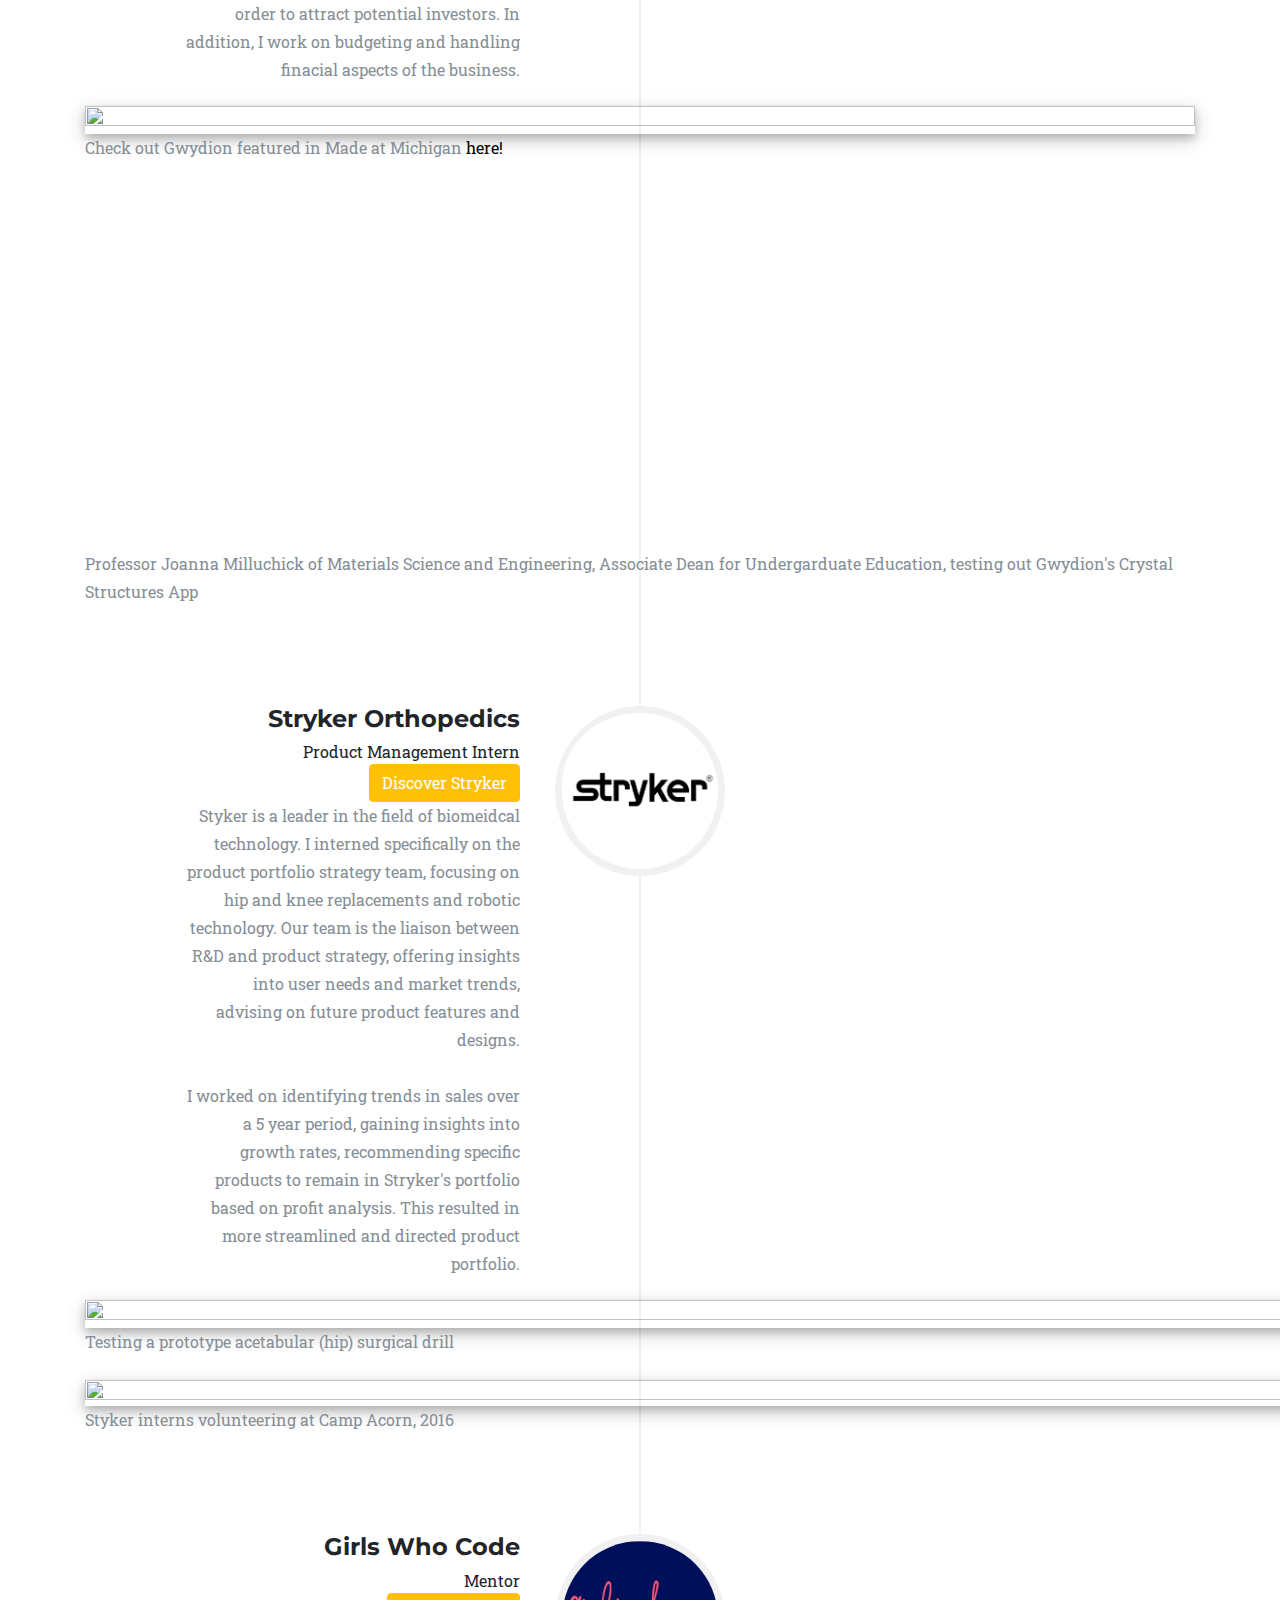
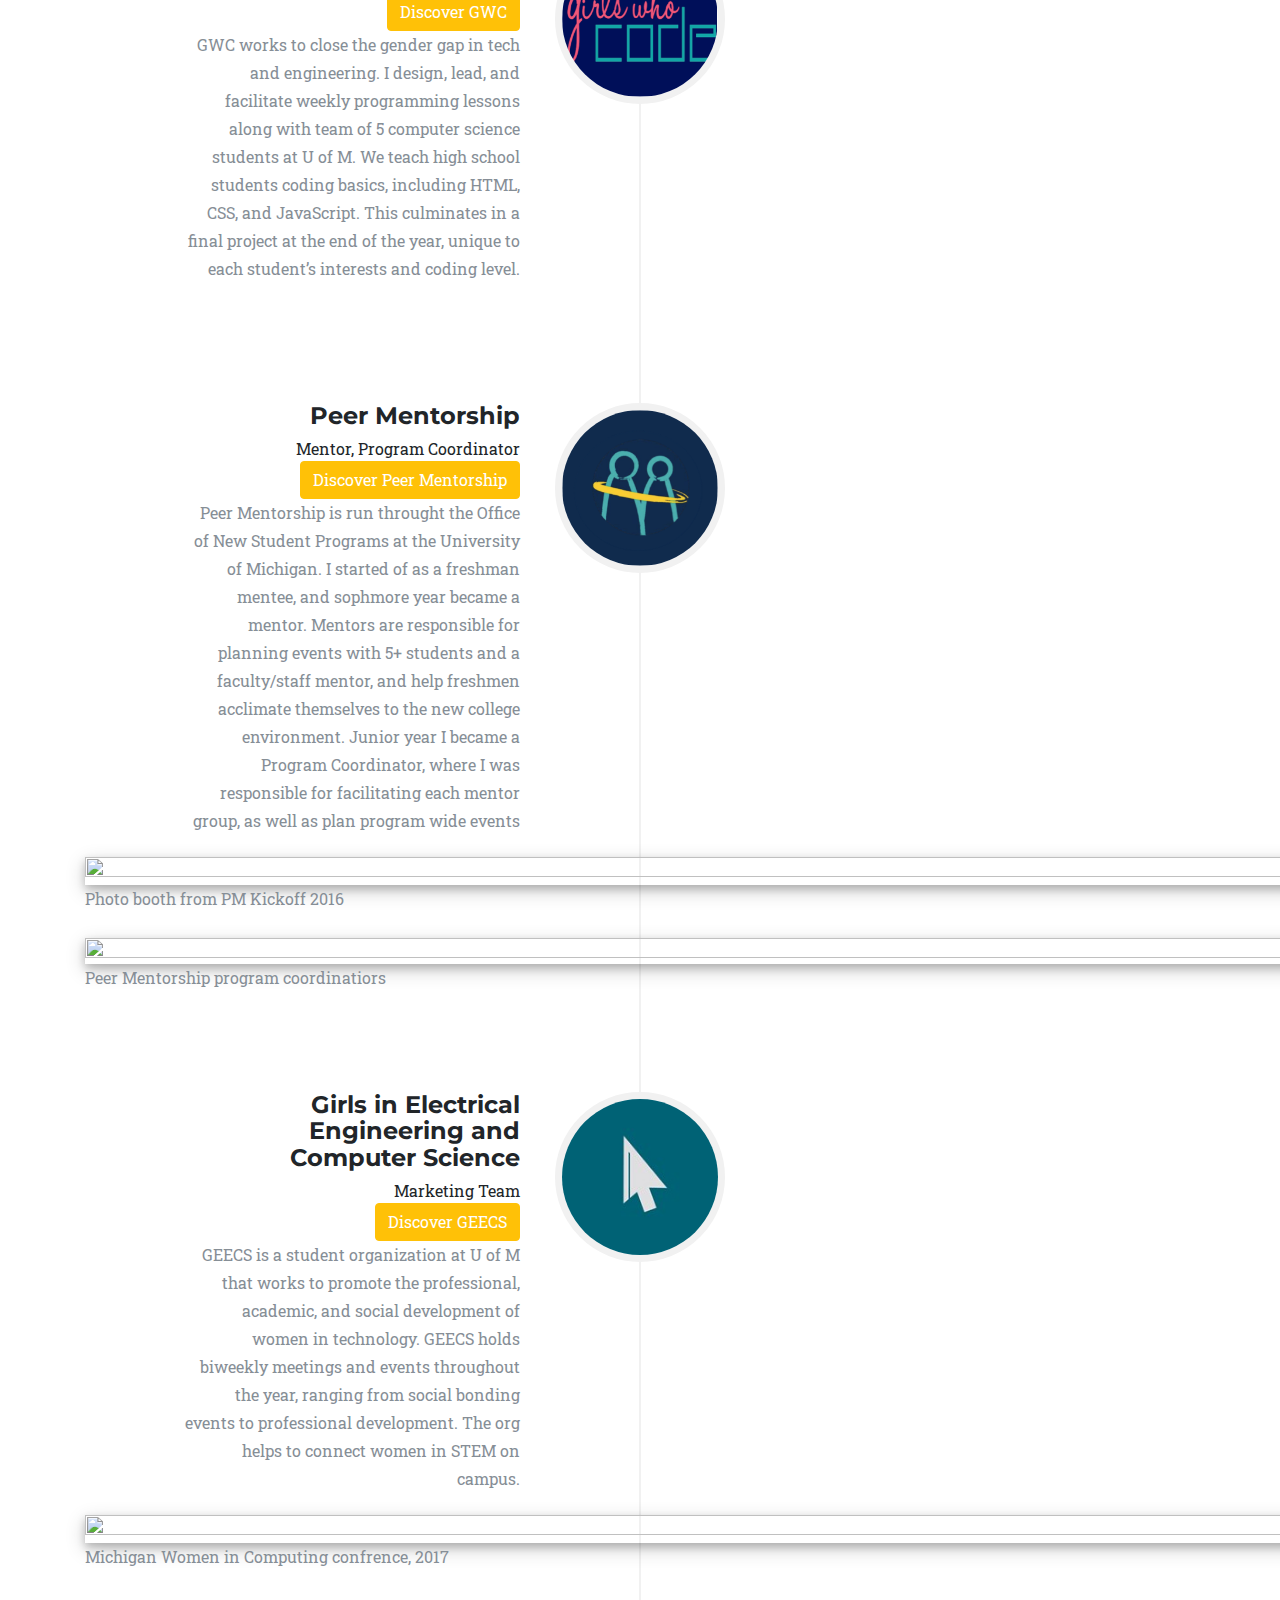
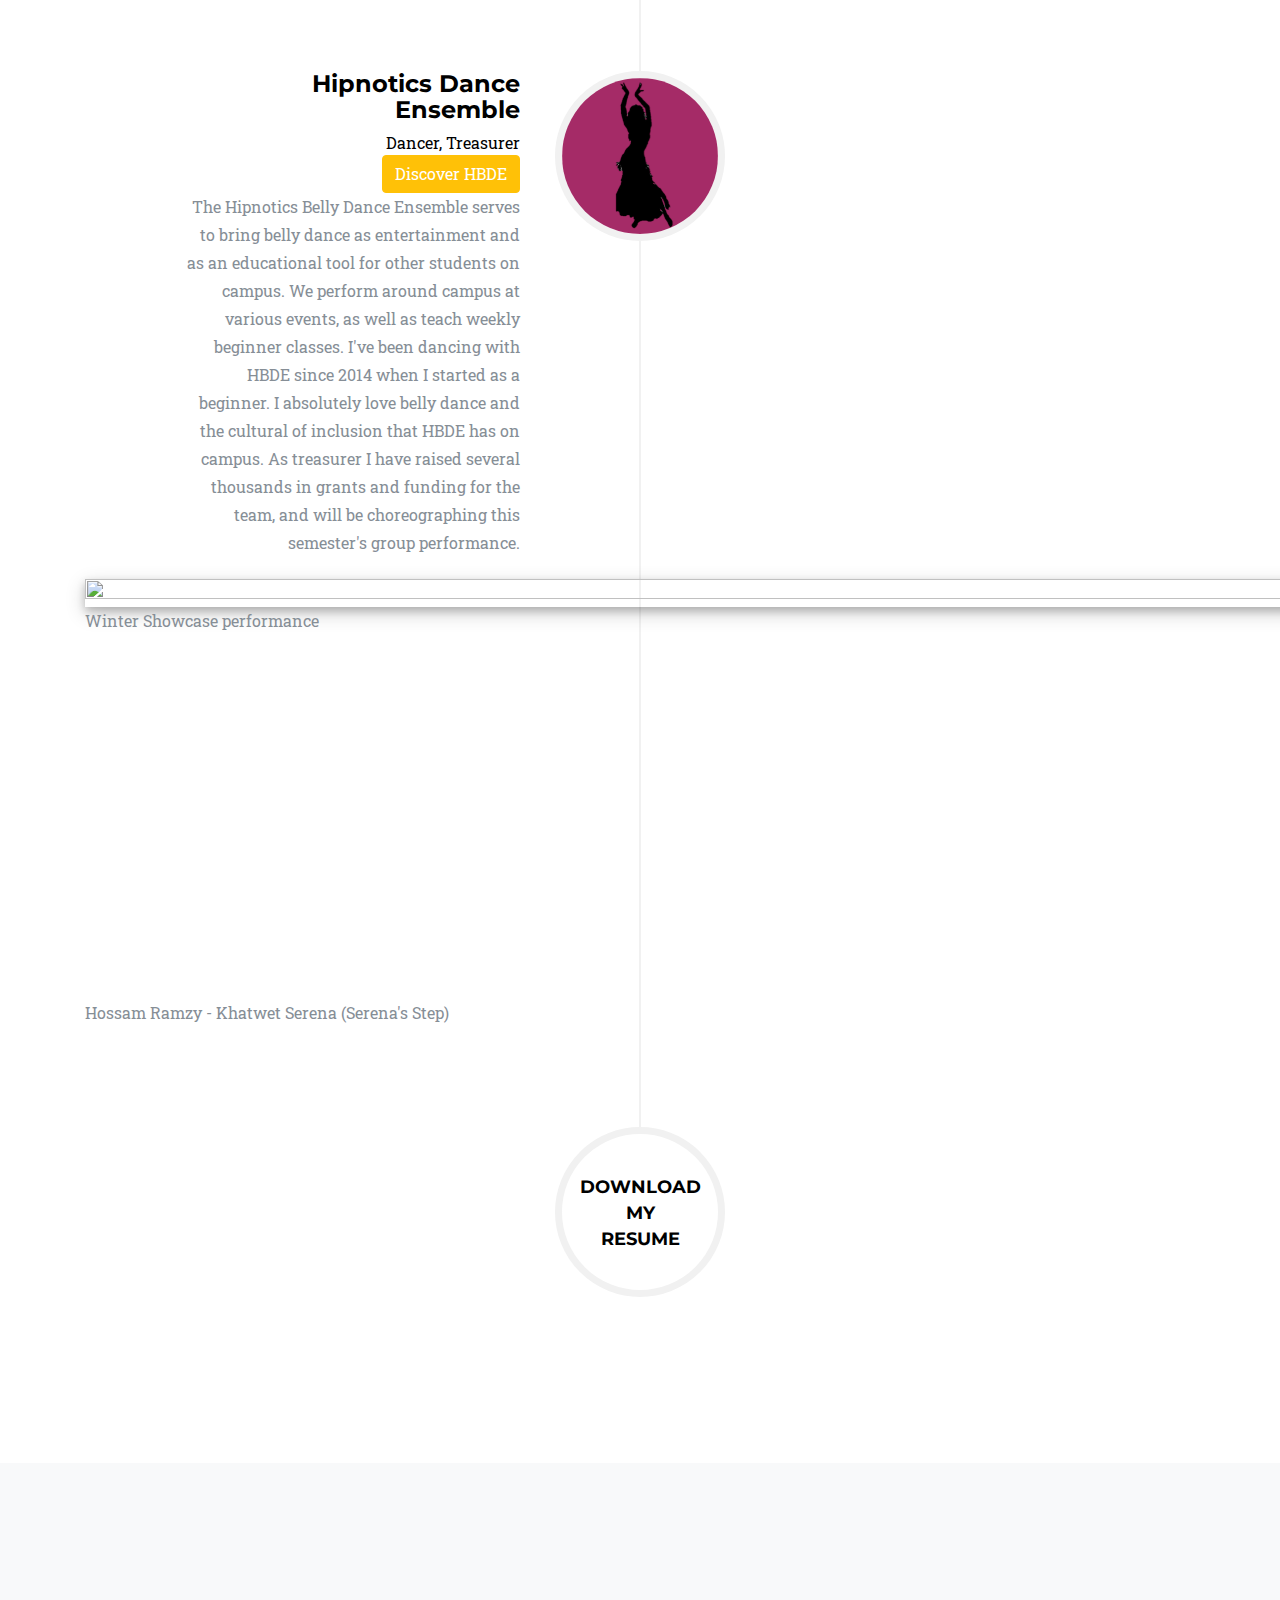
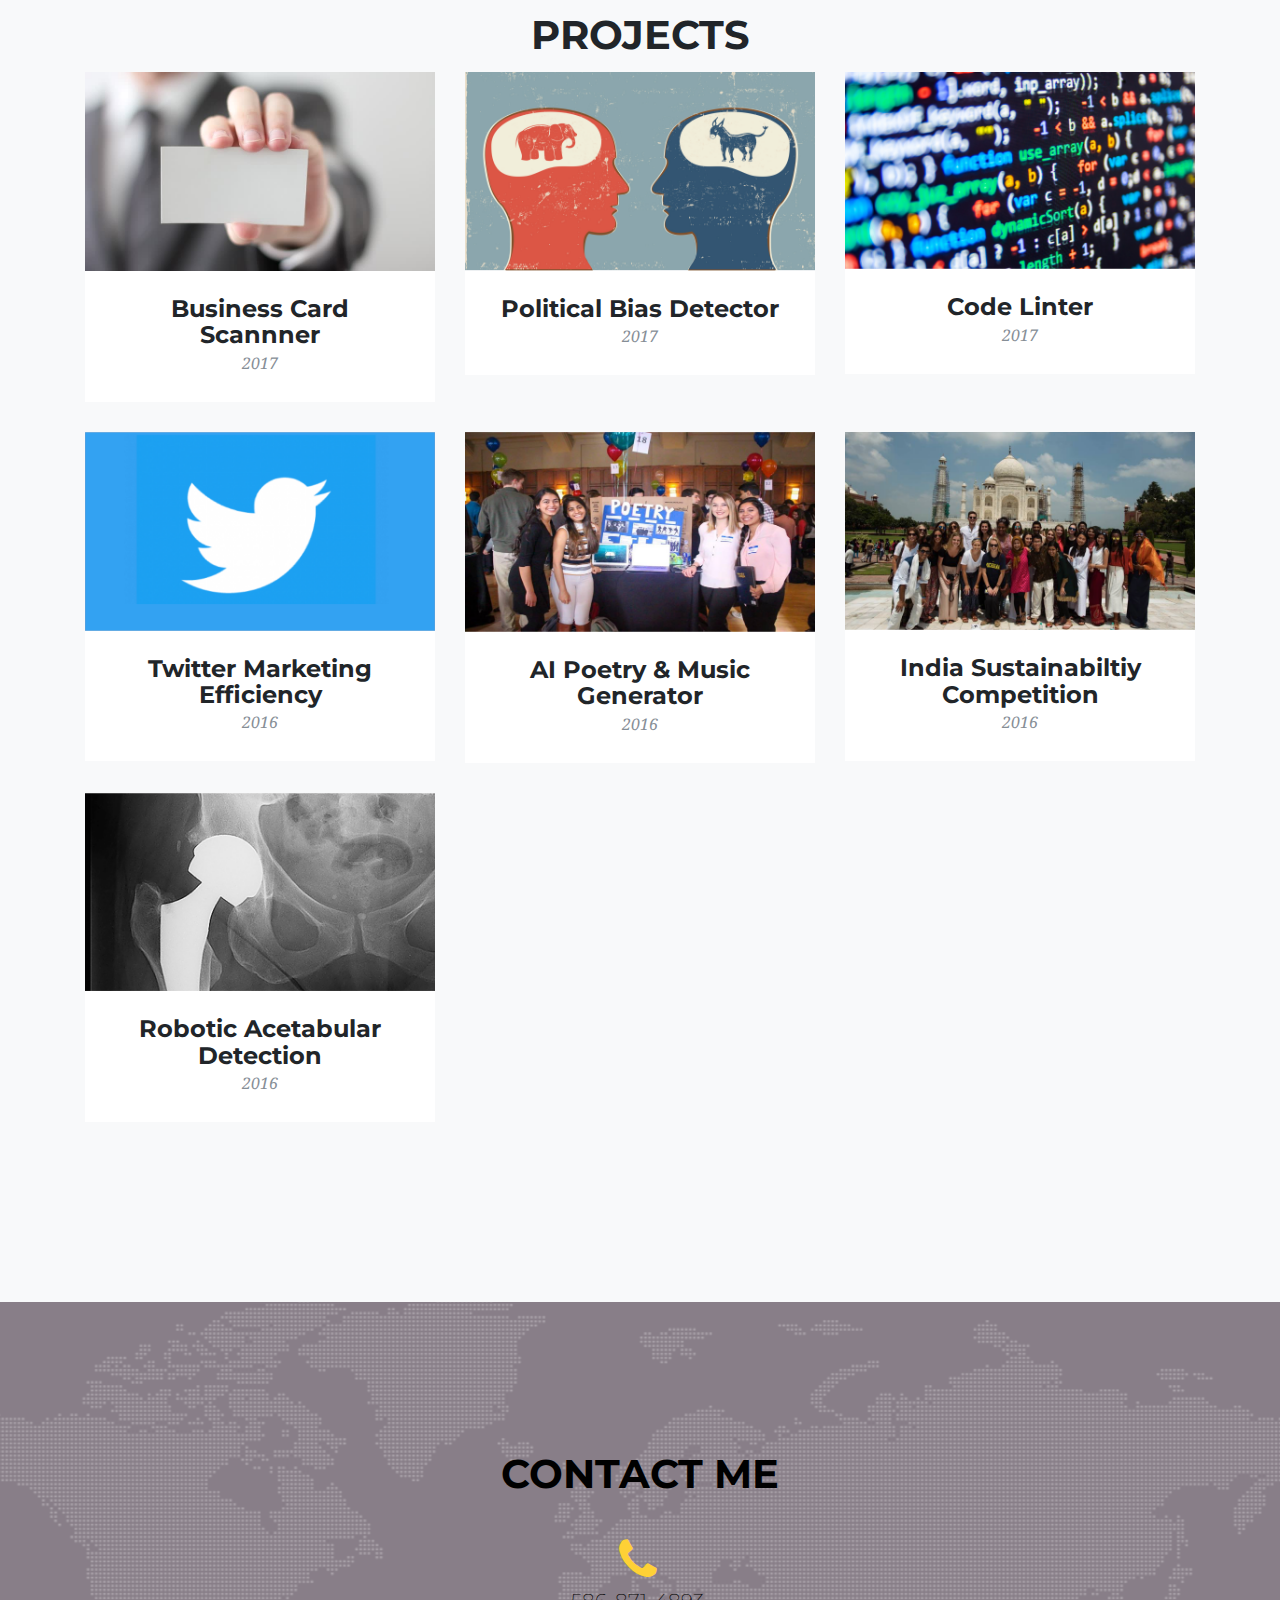
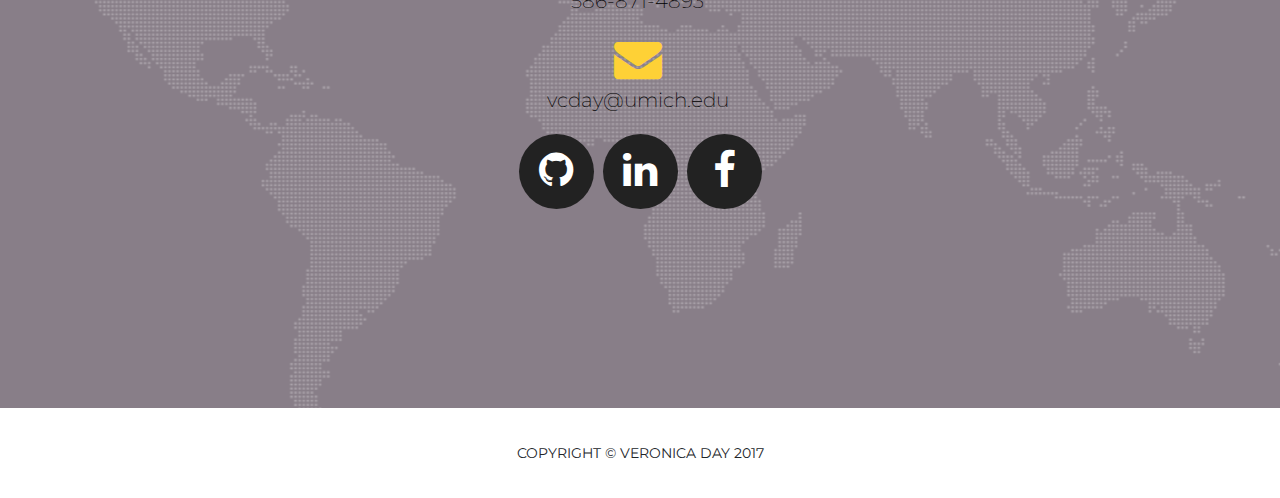
==== commit 101587b3: "fix readme" ====
--- a/startbootstrap-agency-gh-pages/index.html
+++ b/startbootstrap-agency-gh-pages/index.html
@@ -83,19 +83,21 @@
             <h3 class="section-subheading text-muted">
             <br/>
             <br/>
-            I am currently a Senior at the University of Michigan. I am pursuing a dual degree in Computer Science, and Business Aministration through the Stephen M. Ross School of Business.
+            I am currently a Senior at the University of Michigan.</br> I am pursuing a dual degree in Computer Science
+            </br> and Business Aministration through the Stephen M. Ross School of Business.
              <br/>
             <br/>
-            I love to travel, 
-            bleed maize and blue,
+            I bleed maize and blue,</br>
+            have seen 1/7 wonders of the world (so far),</br>
             and take bribes in
             the form of Pumkin Spice Lattes
            <br/>
             <br/>
-             <ul> Things that excite me:
-             Virtual and Augmented Reality,
-             Machine Learning Applications,
-             Entreprenuership, Smashing the Patriarchy</ul>
+             <ul> Things that excite me:</br>
+             Virtual and Augmented Reality,</br>
+             Machine Learning Applications,</br>
+             Entreprenuership,</br> 
+             Smashing the Patriarchy</ul>
 
             </h3>
           </div>
@@ -295,6 +297,7 @@
         <div class="row">
           <div class="col-lg-12">
             <ul class="timeline">
+            <!--Trove-->
               <li>
                 <div class="timeline-image">
                 <div class="img_company">
@@ -304,161 +307,257 @@
 
                 <div class="timeline-panel">
                   <div class="timeline-heading">
-                    <h4 class="subheading"> <a> Trove AI</h4> </a>
+                    <h4 class="subheading">Trove AI</h4> 
                      <h7>Backend Software Engineer Intern</h7>
-                    <div >
-
+                    <div>
                        <a href="https://trove.com/" class="btn btn-warning">
                           <span style="color:white">Discover Trove </span>
                        </a>
-                       
                     </div>
                   </div>
                   <div class="timeline-body">
                     <p class="text-muted">
-
-                    Trove is a SaaS start-up in Ann Arbor, Michigan that uses artificial intelligence to analyze your email connections, revealing valuable insights to your personal and professional network. I currently work as an software engineering intern on the Cloud team. We are responsable for maintaining the API.
-                    </p>
-                    <img src="img/trove_kayak.jpg" alt="" >
-                </div>
-              </li>
-              <li class="timeline-inverted">
+                    Trove is a SaaS start-up in Ann Arbor, Michigan that uses artificial intelligence to analyze your email connections, revealing valuable insights to your personal and professional network. I currently work as an software engineering intern on the Cloud team. We are responsible for maintaining the API and backend services.
+                    </br></br>
+                    My day to day work consists of implementing new features, squashing bugs, and collaborating with teammates.
+                    </p>
+                </div>
+              </div>
+           <div class="timeline-panel-right">
+                  <div class="timeline-body">
+                    <p class="text-muted">
+                    </br>
+                      <img src="img/timeline/trove_kayak.jpg" alt="" style="height: 120%; width: 120%; box-shadow: 0 4px 8px 0 rgba(0, 0, 0, 0.2), 0 6px 20px 0 rgba(0, 0, 0, 0.19)">
+                      <p class="text-muted">Trove company kayaking event, July 2017</p>
+                    </p>
+                   
+                    </br>
+                      <img src="img/timeline/trove_app.png" alt="" style="height: 120%; width: 120%; box-shadow: 0 4px 8px 0 rgba(0, 0, 0, 0.2), 0 6px 20px 0 rgba(0, 0, 0, 0.19)">
+                       <p class="text-muted">Contacts, Radar, and Archive features in the app</p>
+                </div>
+              </div>
+              </li>
+            <!--Arc-->  
+            <li>
                 <div class="timeline-image">
                 <div class="img_company">
-                  <img class="rounded-circle img-fluid" src="img/companies/arc.png" alt="">
-                  </div>
-                </div>
+                 <img class="rounded-circle img-fluid" src="img/companies/arc.png" alt="">
+                  </div>
+                </div>
+
                 <div class="timeline-panel">
                   <div class="timeline-heading">
-                   <h4 class="subheading"> <a> Arc Innovations</h4> </a>
-                   <h7>Co-Founder</h7>
-                   <div >
+                    <h4 class="subheading">Arc Innovations</h4> 
+                     <h7>Co-Founder</h7>
+                    <div>
                        <a href="http://arcinnovations.xyz/" class="btn btn-warning">
                           <span style="color:white">Discover Arc </span>
                        </a>
                     </div>
                   </div>
                   <div class="timeline-body">
-                    <p class="text-muted">My co-founder and I started Arc at the beginning of our Junior year of college. The University of Michigan is a well-know school for research, but we realized that many of the labs on campus were lacking research equipment. Walking through labs we would often find makeshift lamps and fixtures. This prompted us to start Arc to connect engineers on campus with researchers in need of custom custom electronics, 3D printing, and design.</p>
-                  </div>
-                  <img src="img/flic.jpg" alt="" >
-                </div>
-              </li>
-              <li>
+                    <p class="text-muted">
+
+                    My co-founder and I started Arc at the beginning of our Junior year of college. The University of Michigan is a well-know school for research, but we realized that many of the non-engineering labs on campus were lacking research equipment. Walking through these labs we would often find makeshift tools and fixtures. This prompted us to start Arc, in order to connect engineers on campus with researchers in need of custom electronics, 3D printing, and software applications.
+                    </p>
+                </div>
+              </div>
+           <div class="timeline-panel-right">
+                  <div class="timeline-body">
+                    <p class="text-muted">
+                    </br>
+                      <img src="img/timeline/flic.jpg" alt="" style="height: 120%; width: 120%; box-shadow: 0 4px 8px 0 rgba(0, 0, 0, 0.2), 0 6px 20px 0 rgba(0, 0, 0, 0.19)">
+                    </p>
+                   
+                    </br></br>
+                      <img src="img/timeline/flic2.jpg" alt="" style="height: 100%; width: 120%; box-shadow: 0 4px 8px 0 rgba(0, 0, 0, 0.2), 0 6px 20px 0 rgba(0, 0, 0, 0.19)">
+                       <p class="text-muted">Building custom equipment to monitor fruit fly eating habits in response to neural modulation, for the Dus neuroepigenetics lab at U of M.</p>
+                </div>
+              </div>
+              </li>
+         <!--Gwydion-->  
+            <li>
                 <div class="timeline-image">
                 <div class="img_company">
-                  <img class="rounded-circle img-fluid" src="img/companies/gwydion.png" alt="" >
-                  </div>
-                </div>
+                 <img class="rounded-circle img-fluid" src="img/companies/gwydion.png" alt="">
+                  </div>
+                </div>
+
                 <div class="timeline-panel">
                   <div class="timeline-heading">
-                    <h4 class="subheading"> <a>Gwydion</h4> </a>
-                   <h7>Business Manager</h7>
-                   <div >
+                    <h4 class="subheading">Gwydion</h4> 
+                     <h7>Business Manager</h7>
+                    <div>
                        <a href="https://gwydion.co/" class="btn btn-warning">
                           <span style="color:white">Discover Gwydion </span>
                        </a>
-                    </div>                   
-                  </div>
-                  <div class="timeline-body">
-                    <p class="text-muted">Gwydion is a virtual and augmented reality software development company. Based in Ann Arbor, MI where our team works to build products that make VR/AR accessible for anybody on any device. 
+                    </div>
+                  </div>
+                  <div class="timeline-body">
+                    <p class="text-muted">
+                    Gwydion is a virtual and augmented reality software development company. Based in Ann Arbor, MI where our team works to build products that make VR/AR accessible for anybody on any device. 
                     </br></br>
-                    I work with the diverse team of engineers, artists, and desginers to develop an official business plan, provide insight on pricing models and marketing strategies in order to attract potential investors. In addition to budgeting and handling finacial aspects of the business.</p>
-                  </div>
-                  <img src="img/gwyd.jpg" alt="" >
-                </div>
-              </li>
-              <li class="timeline-inverted">
+                    I work with our diverse team of engineers, artists, and desginers to provide insight on pricing models and marketing strategies in order to attract potential investors. In addition, I work on budgeting and handling finacial aspects of the business.</p>
+                    </p>
+                </div>
+              </div>
+           <div class="timeline-panel-right">
+                  <div class="timeline-body">
+                    <p class="text-muted">
+                    </br>
+                      <img src="img/timeline/gwyd.jpg" alt="" style="height: 100%; width: 100%; box-shadow: 0 4px 8px 0 rgba(0, 0, 0, 0.2), 0 6px 20px 0 rgba(0, 0, 0, 0.19)">
+                      Check out Gwydion featured in Made at Michigan <a href="https://madeatmichigan.umich.edu/ventures/venture/gwydion/"> here!</a>
+                    </p>
+                    </br>
+              <iframe width="550" height="358" src="https://www.youtube.com/embed/jNferWizVZU" frameborder="0" allowfullscreen></iframe>
+                    <p class="text-muted">Professor Joanna Milluchick of Materials Science and Engineering, Associate Dean for Undergarduate Education, testing out Gwydion's Crystal Structures App</p>
+                </div>
+              </div>
+              </li>
+            <!--Stryker-->  
+            <li>
+                <div class="timeline-image">
+                <div class="img_company">
+                 <img class="rounded-circle img-fluid" src="img/companies/stryker.png" alt="">
+                  </div>
+                </div>
+
+                <div class="timeline-panel">
+                  <div class="timeline-heading">
+                    <h4 class="subheading"> <a>Stryker Orthopedics</h4> </a>
+                   <h7>Product Management Intern</h7>    
+                    <div>
+                       <a href="http://www.stryker.com/en-us/products/Orthopaedics/index.htm" class="btn btn-warning">
+                          <span style="color:white">Discover Stryker </span>
+                       </a>
+                    </div>
+                  </div>
+                  <div class="timeline-body">
+                    <p class="text-muted">
+                    Styker is a leader in the field of biomeidcal technology. I interned specifically on the product portfolio strategy team, focusing on hip and knee replacements and robotic technology. Our team is the liaison between R&D and product strategy, offering insights into user needs and market trends, advising on future product features and designs.
+                    </br> </br>
+                    I worked on identifying trends in sales over a 5 year period, gaining insights into growth rates, recommending specific products to remain in Stryker's portfolio based on profit analysis. This resulted in more streamlined and directed product portfolio.
+                    </p>
+                </div>
+              </div>
+           <div class="timeline-panel-right">
+                  <div class="timeline-body">
+                    <p class="text-muted">
+                    </br>
+                      <img src="img/timeline/stryker_lab.jpg" alt="" style="height: 1%; width: 120%; box-shadow: 0 4px 8px 0 rgba(0, 0, 0, 0.2), 0 6px 20px 0 rgba(0, 0, 0, 0.19)">
+                      <p class="text-muted">Testing a prototype acetabular (hip) surgical drill</p>
+                    </p>
+                   
+                    </br>
+                      <img src="img/timeline/stryker_interns.jpg" alt="" style="height: 120%; width: 120%; box-shadow: 0 4px 8px 0 rgba(0, 0, 0, 0.2), 0 6px 20px 0 rgba(0, 0, 0, 0.19)">
+                       <p class="text-muted">Styker interns volunteering at Camp Acorn, 2016</p>
+                </div>
+              </div>
+              </li>
+          <!--GWC-->  
+            <li>
                 <div class="timeline-image">
                 <div class="img_company">
                  <img class="rounded-circle img-fluid" src="img/companies/gwc.png" alt="">
-                 </div>
-                </div>
+                  </div>
+                </div>
+
                 <div class="timeline-panel">
                   <div class="timeline-heading">
                     <h4 class="subheading"> <a>Girls Who Code</h4> </a>
-                   <h7>Mentor</h7>
-                   <div >
+                   <h7>Mentor</h7>    
+                    <div>
                        <a href="https://girlswhocode.com/" class="btn btn-warning">
                           <span style="color:white">Discover GWC </span>
                        </a>
-                    </div>                    
-                  </div>
-                  <div class="timeline-body">
-                    <p class="text-muted"> GWC works to close the gender gap in tech and engineering. I design, lead, and facilitate weekly programming lessons along with team of 5 computer science students at U of M. We teach high school students coding basics. This culminates in a final project at the end of the year, unique to each student’s interests and coding level.
-                    </p>
-                  </div>
-
-                </div>
-              </li>
-    
-              <li>
+                    </div>
+                  </div>
+                  <div class="timeline-body">
+                    <p class="text-muted">
+                    GWC works to close the gender gap in tech and engineering. I design, lead, and facilitate weekly programming lessons along with team of 5 computer science students at U of M. We teach high school students coding basics, including HTML, CSS, and JavaScript. This culminates in a final project at the end of the year, unique to each student’s interests and coding level.
+                    </p>
+                </div>
+              </div>
+           <div class="timeline-panel-right">
+                  <div class="timeline-body">
+                  
+                </div>
+              </div>
+              </li>
+          <!--Peer Mentorship-->  
+            <li>
                 <div class="timeline-image">
                 <div class="img_company">
-                  <img class="rounded-circle img-fluid" src="img/companies/stryker.png" alt="">
-                  </div>
-                </div>
+                 <img class="rounded-circle img-fluid" src="img/companies/peermentorship.png" alt="">
+                  </div>
+                </div>
+
                 <div class="timeline-panel">
                   <div class="timeline-heading">
-                    <h4 class="subheading"> <a>Stryker Orthopedics</h4> </a>
-                   <h7>Product Management Intern</h7>                   
-                   <div>
-                       <a href="http://www.stryker.com/en-us/products/Orthopaedics/index.htm" class="btn btn-warning">
-                          <span style="color:white">Discover Stryker </span>
-                       </a>
-                    </div>  
-                  <div class="timeline-body">
-                    <p class="text-muted">Styker is a leader in the field of biomeidcal technology. I interned specifically on the product portfolio strategy team, focusing on hip and knee replacements and robotic technology. Our team was the liaison between R&D and product strategy, offering insights into user needs and market trends, advising on future product features and designs.
-                    </br> </br>
-                    I worked on identifying trends in sales over a 5 year period, gaining insights into growth rates and average selling prices, recommending specific products to remain in Stryker's portfolio based on profit analysis. This resulted in more streamlined and directed product portfolio.
-                    </p>
-                  </div>
-                   <img src="img/stryker_lap.jpg" alt="" >
-                </div>
-              </li>
-              <li style="color:black" class="timeline-inverted">
-                <div class="timeline-image" >
-                <div class="img_company">
-                  <img class="rounded-circle img-fluid"  src="img/companies/peermentorship.png" alt="" style=" color: black; height: 100%; width:580%">
-                  </div>
-                </div>
-                <div class="timeline-panel">
-                  <div class="timeline-heading">
-                    <h4 class="subheading"> <a>Peer Mentorship</h4> </a>
+                  <h4 class="subheading"> <a>Peer Mentorship</h4> </a>
                    <h7>Mentor, Program Coordinator</h7>
                    <div>
                        <a href="http://www.onsp.umich.edu/mentorship" class="btn btn-warning">
                           <span style="color:white">Discover Peer Mentorship</span>
                        </a>
-                    </div>                   
-                  <div class="timeline-body">
-                    <p class="text-muted">Peer Mentorship is run throught the Office of New Student Programs at the University of Michigan. I started of as a freshmann mentee, and sophmore year became a mentor. Mentors are responsible for planning events with 5+ students a faculty/staff mentor, and help freshmen acclimate themselves to the new college environment. Junior year I became a Program Coordinator, where I was responsible for facilitating each mentor group, as well as plan program wide events.</p>
-                  </div>
-                   <img src="img/pmphoto.jpg" alt="" >
-                </div>
-              </li>
+                    </div>  
+                  </div>
+                  <div class="timeline-body">
+                    <p class="text-muted">
+                    Peer Mentorship is run throught the Office of New Student Programs at the University of Michigan. I started of as a freshman mentee, and sophmore year became a mentor. Mentors are responsible for planning events with 5+ students and a faculty/staff mentor, and help freshmen acclimate themselves to the new college environment. Junior year I became a Program Coordinator, where I was responsible for facilitating each mentor group, as well as plan program wide events
+                    </p>
+                </div>
+              </div>
+           <div class="timeline-panel-right">
+                  <div class="timeline-body">
+                    <p class="text-muted">
+                    </br>
+                      <img src="img/timeline/pmphoto.jpg" alt="" style="height: 120%; width: 120%; box-shadow: 0 4px 8px 0 rgba(0, 0, 0, 0.2), 0 6px 20px 0 rgba(0, 0, 0, 0.19)">
+                      <p class="text-muted">Photo booth from PM Kickoff 2016</p>
+                    </p>
+                   
+                    </br>
+                      <img src="img/timeline/pm2.jpg" alt="" style="height: 120%; width: 120%; box-shadow: 0 4px 8px 0 rgba(0, 0, 0, 0.2), 0 6px 20px 0 rgba(0, 0, 0, 0.19)">
+                       <p class="text-muted">Peer Mentorship program coordinatiors</p>
+                </div>
+              </div>
+              </li>
+              <!--GEECS-->
               <li>
                 <div class="timeline-image">
                 <div class="img_company">
-                   <img class="rounded-circle img-fluid" src="img/companies/geecs.jpg" alt="">
-                   </div>
-                </div>
+                 <img class="rounded-circle img-fluid" src="img/companies/geecs.jpg" alt="">
+                  </div>
+                </div>
+
                 <div class="timeline-panel">
                   <div class="timeline-heading">
-                    <h4 class="subheading"> <a>Girls in Electrical Engineering and Computer Science</h4> </a>
+                  <h4 class="subheading"> <a>Girls in Electrical Engineering and Computer Science</h4> </a>
                    <h7>Marketing Team</h7>
                    <div>
                        <a href="https://geecs.eecs.umich.edu/" class="btn btn-warning">
                           <span style="color:white">Discover GEECS</span>
                        </a>
-                    </div>    
-                  <div class="timeline-body">
-                    <p class="text-muted">GEECS is a student organization at U of M that works to promote the professional, academic, and social development of women in technology. GEECS holds biweekly meetings and events throughout the year, ranging from social bonding events to professional development. The org helps to connect women in STEM on campus. </p>
-                  </div>
-                  <img src="img/micwic.jpg" alt="" >
-                </div>
-              </li>
-              <li style="color:black" class="timeline-inverted">
+                    </div> 
+                  </div>
+                  <div class="timeline-body">
+                    <p class="text-muted">
+                    GEECS is a student organization at U of M that works to promote the professional, academic, and social development of women in technology. GEECS holds biweekly meetings and events throughout the year, ranging from social bonding events to professional development. The org helps to connect women in STEM on campus. 
+                    </p>
+                </div>
+              </div>
+           <div class="timeline-panel-right">
+                  <div class="timeline-body">
+                    <p class="text-muted">
+                    </br>
+                      <img src="img/timeline/micwic.jpg" alt="" style="height: 120%; width: 120%; box-shadow: 0 4px 8px 0 rgba(0, 0, 0, 0.2), 0 6px 20px 0 rgba(0, 0, 0, 0.19)">
+                      <p class="text-muted">Michigan Women in Computing confrence, 2017</p>
+                    </p>
+                </div>
+              </div>
+              </li>
+        <!--Hipnotics-->
+              <li style="color:black" class="timeline-image">
                 <div class="timeline-image" >
                 <div class="img_company">
                   <img class="rounded-circle img-fluid"  src="img/companies/dance.png" alt="">
@@ -472,15 +571,27 @@
                        <a href="https://www.facebook.com/hipnoticsbellydance/" class="btn btn-warning">
                           <span style="color:white">Discover HBDE</span>
                        </a>
-                    </div>                     
-                  <div class="timeline-body">
-                    <p class="text-muted">
-                    The Hipnotics Belly Dance Ensemble serves to bring belly dance as entertainment and as an educational tool for other students on campus. We perform around campus at various events, as well as teach weekly beginner classes. I've been dancing with HBDE since 2014 when I started as a beginner. I absolutely love belly dance and the cultural of inclusion that HBDE has on campus. As treasure I have raised over $1,500 in grants and funding for the team, and will be choreographing this semester's group performance.
-                  </p>
-                  </div>
-                  <img src="img/dance.jpg" alt="" >
-                </div>
-              </li>
+                    </div>  
+                  </div>
+                  <div class="timeline-body">
+                    <p class="text-muted">
+                    The Hipnotics Belly Dance Ensemble serves to bring belly dance as entertainment and as an educational tool for other students on campus. We perform around campus at various events, as well as teach weekly beginner classes. I've been dancing with HBDE since 2014 when I started as a beginner. I absolutely love belly dance and the cultural of inclusion that HBDE has on campus. As treasurer I have raised several thousands in grants and funding for the team, and will be choreographing this semester's group performance.
+                    </p>
+                </div>
+              </div>
+           <div class="timeline-panel-right">
+                  <div class="timeline-body">
+                    <p class="text-muted">
+                    </br>
+                      <img src="img/timeline/dance3.jpg" alt="" style="height: 120%; width: 120%; box-shadow: 0 4px 8px 0 rgba(0, 0, 0, 0.2), 0 6px 20px 0 rgba(0, 0, 0, 0.19)">
+                      <p class="text-muted">Winter Showcase performance</p>
+                     </p>
+                    <iframe width="550" height="358" src="https://www.youtube.com/embed/uPiuCNOxKZ4" frameborder="0" allowfullscreen></iframe>
+                     <p class="text-muted">Hossam Ramzy - Khatwet Serena (Serena's Step)</p>
+                </div>
+              </div>
+              </li>
+
               <li class="timeline-inverted" >
                 <div class="timeline-image" style="color: black">
                   <h4 > <a href="img/Day_Veronica_CS_Resume_2017.pdf" download=""> Download
@@ -501,7 +612,6 @@
         <div class="row">
           <div class="col-lg-12 text-center">
             <h2 class="section-heading">Projects</h2>
-            <h3 class="section-subheading text-muted">Lorem ipsum dolor sit amet consectetur.</h3>
           </div>
         </div>
         <div class="row">
@@ -712,7 +822,9 @@
                   <p class="item-intro text-muted">Make connections faster and simpler</p>
                   <img class="img-fluid d-block mx-auto" src="img/portfolio/scan.jpg" alt="">
                   <p>
-                  During my summer intership with Trove, I collaborated with the iOS team to build the endpoint for a business card scanner that can be used in our app. The scanner recognizes contact information, creates a new profile and displays mutual connections between them and the user. I mainly used PHP and MySQL to develop this application. The best part about this project was learning to pull information stored in the data layer up through to the user in a disgestable and useable format. I also learned about permissions and security, making sure that only emails that users want to share with others are shared.</p>
+                  During my summer intership with Trove, I collaborated with the iOS team to build an endpoint for a business card scanner that can be used in our app. The scanner recognizes contact information, creates a new profile and displays mutual connections between them and the user. I mainly used PHP and MySQL to develop this application. 
+                  </br></br>
+                  The best part about this project was learning to pull information stored in the data layer up through to the user in a disgestable and useable format. I also learned about permissions and security, making sure that only emails that users want to share with others are shared.</p>
 
                   <button class="btn btn-primary" data-dismiss="modal" type="button">
                     <i class="fa fa-times"></i>
@@ -772,7 +884,9 @@
                   <p class="item-intro text-muted">Simplify writing clean code</p>
                   <img class="img-fluid d-block mx-auto" src="img/portfolio/clean.jpg" alt="">
                   <p> 
-                  During my summer internship with Trove, I developed a code linter that runs automatically before code is pushed into production. It recognizes and fixes stylistic errors according to custom guidlines (sniffs), and regulates proper code architecture. For example, the linter will detect misaligned brakcets, incorrectly named variables, and use statements that are unused or out of order. The fixer will then automatically fix these and other errors. This standardizes our code reviews, ensure correct code architecture, and helps developers avoid writing spagetting code. The fixer saving times by allowing developers to quickly fix mistakes.</p>
+                  During my summer internship with Trove, I developed a code linter that runs automatically before code is pushed into production. It recognizes and fixes stylistic errors according to custom guidlines (sniffs), and regulates proper code architecture. 
+                  </br></br>
+                  For example, the linter will detect misaligned brakcets, incorrectly named variables, and use statements that are unused or out of order. The code fixer will then run over the files and "fix" all detected errors automatically. This standardizes our code reviews, ensures correct code architecture, and helps developers quickly fix errors and avoid writing spagetting code.</p>
                   <button class="btn btn-primary" data-dismiss="modal" type="button">
                     <i class="fa fa-times"></i>
                     Close Project</button>
@@ -798,11 +912,13 @@
               <div class="col-lg-8 mx-auto">
                 <div class="modal-body">
                   <!-- Project Details Go Here -->
-                  <h2>Project Name</h2>
+                  <h2>Twitter Marketing Efficieny</h2>
                   <p class="item-intro text-muted">How do you measure social media marketing effectiveness?</p>
-                  <img class="img-fluid d-block mx-auto" src="img/portfolio/twitter_graph.svg" alt="">
+                  <img class="img-fluid d-block mx-auto" src="img/portfolio/tacobell.png" alt="">
                   <p>
-                  After taking my first coding class, I wanted to explore more into what I could do with APIs. I wanted to combine my passion for business and technology. I decided to see if I could measure the effectiveness of social media marketing based on Twitter data. I developed a program, using Python, to quantitatively measure the impact of social media marketing on various fast food companies - they tend to have very active Twitter accounts. Check out Wendy's and Taco Bell. I used Twitter's API to pull retweet frequency - how often tweets are retweeted, my measure of effectiveness and penetration. Then this data is compared to sales revenue pulled financial documents (10ks, etc.), exploring the correlation between sales and social media presence. This data is then displayed in a graph. 
+                  After taking my first coding class, I wanted to combine my passion for business and technology. I decided to see if I could measure the effectiveness of social media marketing based on Twitter data. Using Python, and Twitter's API, I developed a program to quantitatively measure the impact of social media marketing on various fast food companies - they tend to have very active Twitter accounts. 
+                  </br></br>
+                  Pulling retweet frequency (how often tweets are retweeted) and comparing it with finacial data, depicting the correlation between sales and social media presence.
                   </p>
                   <button class="btn btn-primary" data-dismiss="modal" type="button">
                     <i class="fa fa-times"></i>
@@ -831,10 +947,11 @@
                   <!-- Project Details Go Here -->
                   <h2>AI Poetry & Music Generator</h2>
                   <p class="item-intro text-muted">Use NLP techniques to generate haikus and melodies</p>
-                  <img class="img-fluid d-block mx-auto" src="img/portfolio/haiku.jpg" alt="">
+                  <img class="img-fluid d-block mx-auto" src="img/portfolio/haiku.png" alt="">
                   <p>
-                  Utilized NLP, N-gram language modeling, to train program to create poems based on lyrics of various artists, combined with syllable parser to generate Haiku and rhyming poetry
-                  • Used PySynth and a music scraper to gather music notes, employing machine learning algorithms to train program to produce MIDI melodies
+                  For our EECS 183 final project, my team utilized N-gram language modeling (NLP) to train our program to create songs based on lyrics from Beatles, combined with a syllable parser to generate Haiku and rhyming poetry. We also added music to our generated songs, using PySynth and a music scraper to gather music notes. We employed ML algorithms to train our program to produce the MIDI melodies.
+                  </br></br>
+                  The hardest part about this project was creating the haiku generator, which was the "unique and creative" element that we added to make our project different from other teams. For this creative element, out of around 200 teams, our team won the J.P. Morgan award at the EECS 183 showcase.
                   </p>
                   <button class="btn btn-primary" data-dismiss="modal" type="button">
                     <i class="fa fa-times"></i>
@@ -862,14 +979,13 @@
                 <div class="modal-body">
                   <!-- Project Details Go Here -->
                   <h2>India Sustainability Competition</h2>
-                  <p class="item-intro text-muted">First Place, Erb Institute India Sustainability Competition</p>
-                  <img class="img-fluid d-block mx-auto" src="img/portfolio/06-full.jpg" alt="">
-                  <p>Use this area to describe your project. Lorem ipsum dolor sit amet, consectetur adipisicing elit. Est blanditiis dolorem culpa incidunt minus dignissimos deserunt repellat aperiam quasi sunt officia expedita beatae cupiditate, maiores repudiandae, nostrum, reiciendis facere nemo!</p>
-                  <ul class="list-inline">
-                    <li>Date: January 2017</li>
-                    <li>Client: Window</li>
-                    <li>Category: Photography</li>
-                  </ul>
+                  <p class="item-intro text-muted">Ross Global Immersion Program</p>
+                  <img class="img-fluid d-block mx-auto" src="img/portfolio/luna.png" alt="">
+                  <p> 
+                  August 2016, I studied abroad in India for three weeks. We spent the days exploring cities like Chennai, Mumbai, and Bangalore. We learned about the variety of cultures, food, and dance in India as well as how business works in comparison to the US. Our project was to create a business that would help India meet one of the 2016 UN Sustainablity goals. We choose the goal of Gender Equality.
+                  </br></br>
+                  Our business was the Luna watch, essentially a fashion watch for women that acted as a taser. The idea was that it would allow women more autnomy and safety in India, giving them more mobility. Our team's business pitch won us first place from the Erb Institute of Sustainability.
+                  </p>
                   <button class="btn btn-primary" data-dismiss="modal" type="button">
                     <i class="fa fa-times"></i>
                     Close Project</button>
@@ -896,10 +1012,12 @@
                 <div class="modal-body">
                   <!-- Project Details Go Here -->
                   <h2>Robotic Acetabular Detection</h2>
-                  <p class="item-intro text-muted">Improve detect of bone during robotic hip replacement surgery</p>
-                  <img class="img-fluid d-block mx-auto" src="img/portfolio/06-full.jpg" alt="">
-                  <p> Acted as liaison between R&D and product strategy teams, offering insights into user needs and market trends, advising on future product features and design
-                  • Designed metric for evaluating efficiency of robotically-enable hip surgery, collaborating with team of UI/UX engineers on potential improvements for next generation surgical robot
+                  <p class="item-intro text-muted">Improve detection of bone during robotic hip replacement surgery</p>
+                  <img class="img-fluid d-block mx-auto" src="img/portfolio/mako.jpg" alt="">
+                  <p> 
+                  During my summer internship at Styker, I acted as a liaison between the R&D and product strategy teams for our robotic division. My project was to evaluate the reason why surgeons were having a difficult time adating to our new robotic technology. After viewing multiple surgical videos of users interacting with the technolgy, it became apparent that the frequency of errors was frustrating surgeons - even though using the robotic lead to faster surgery and quicker healing time for patients.
+                  </br></br>
+                  I designed a metric for evaluating the efficiency of how the robot's haptics, camera set-up, and instrument design interferred with the usabilty. I collaborated with a team of UI/UX engineers on potential improvements for the next generation surgical robot.
                   </p>
                   <button class="btn btn-primary" data-dismiss="modal" type="button">
                     <i class="fa fa-times"></i>
